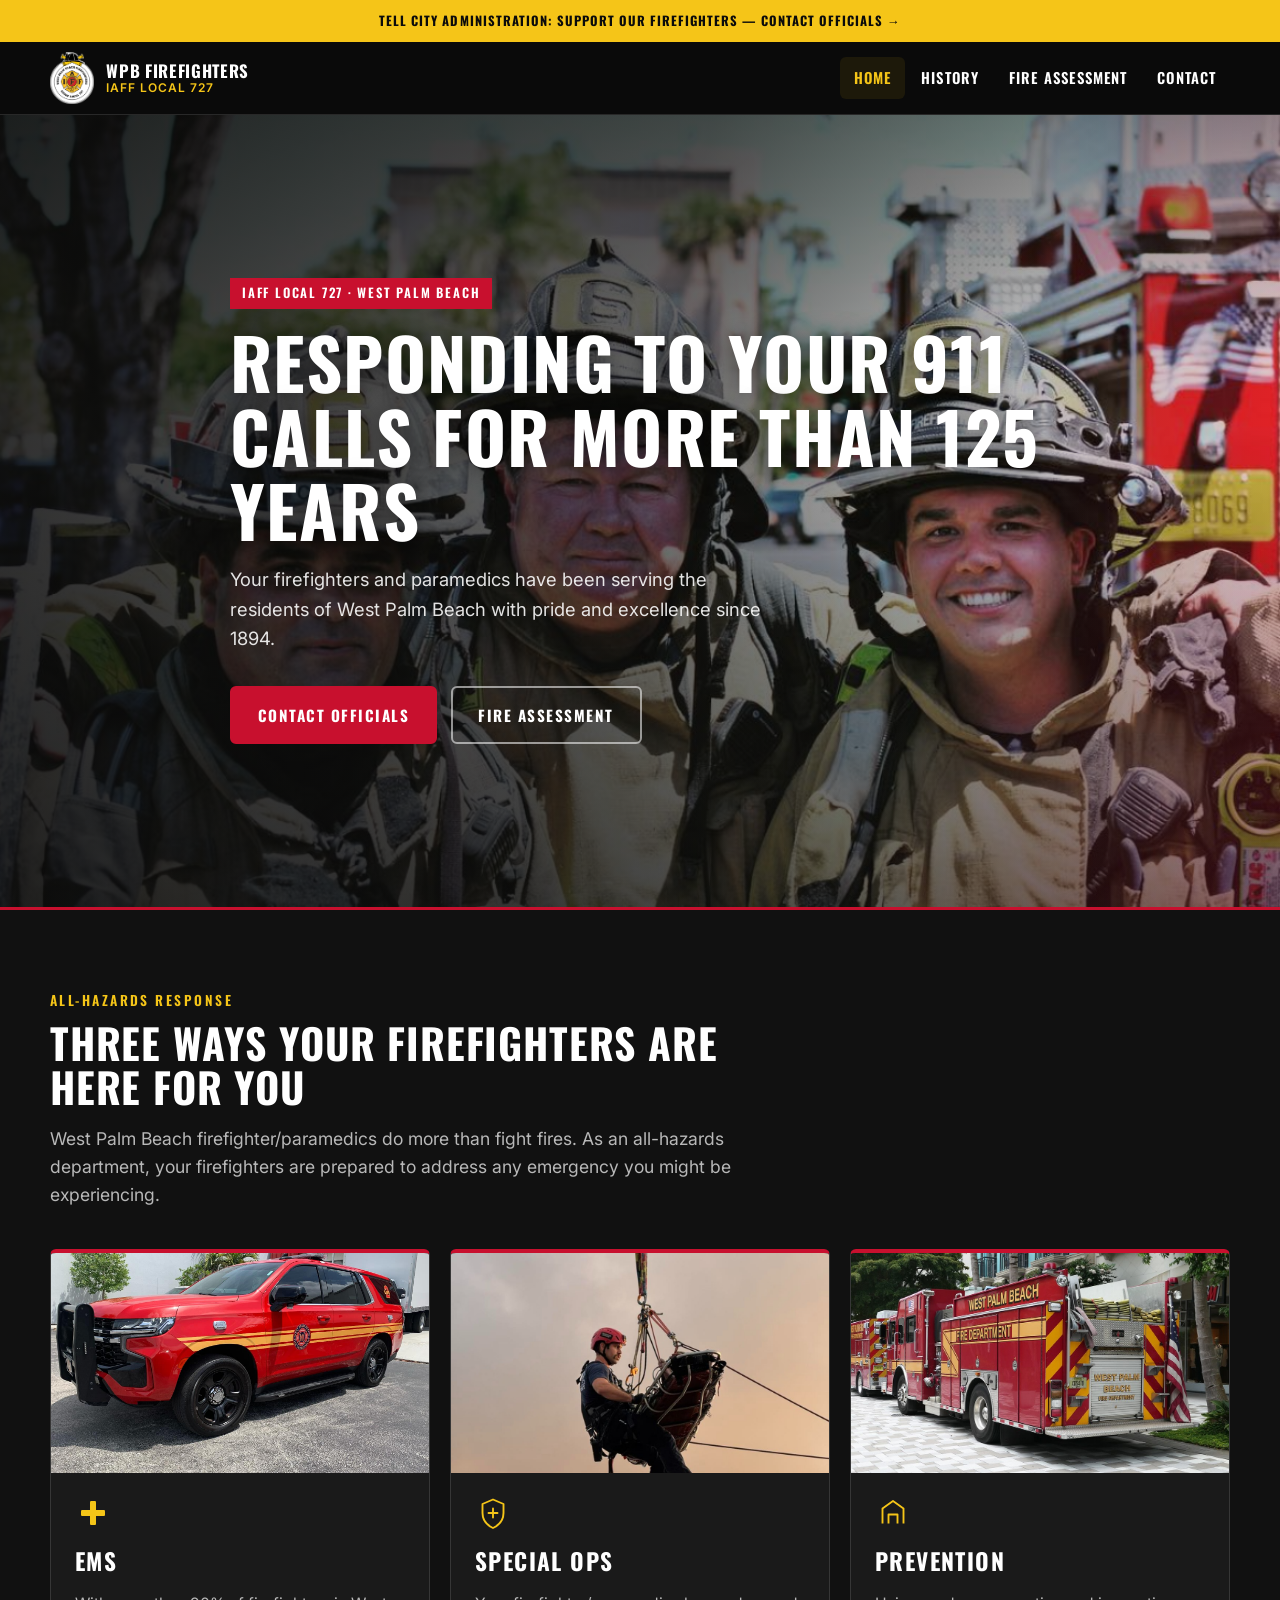
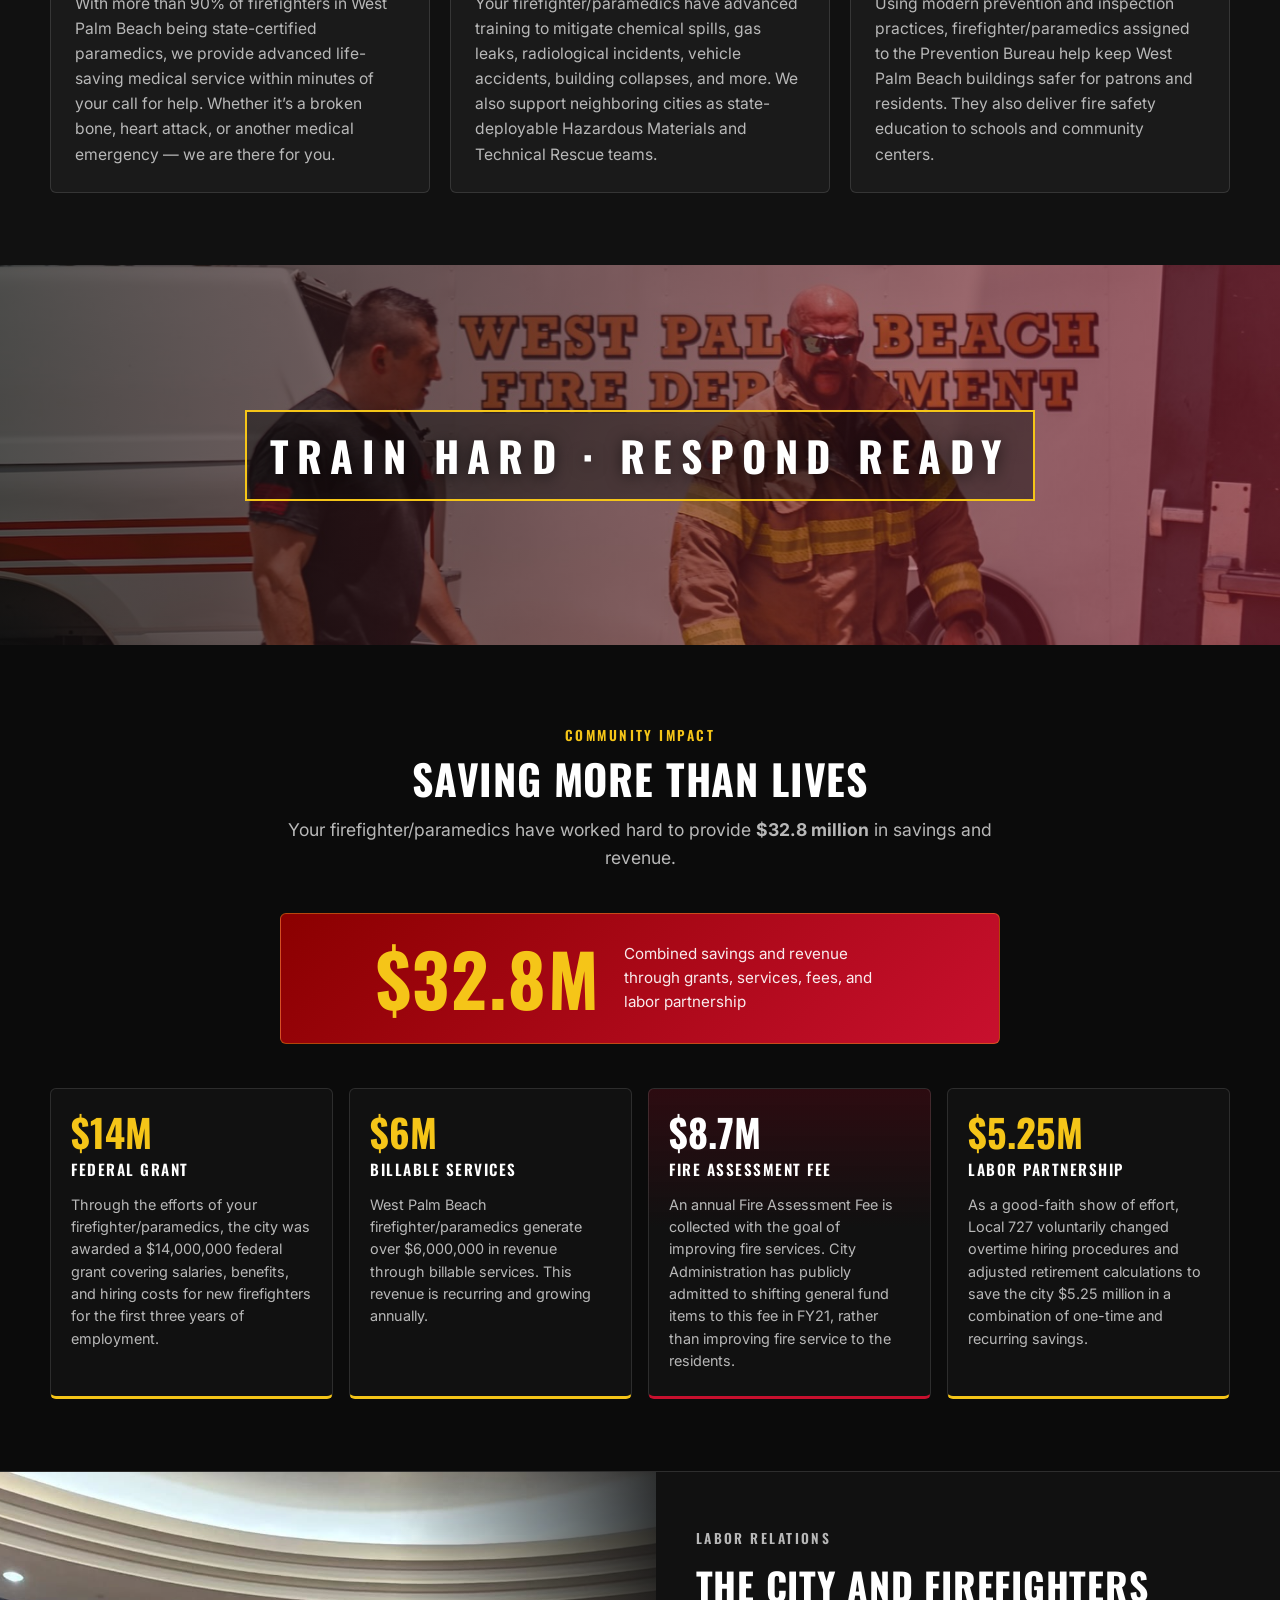
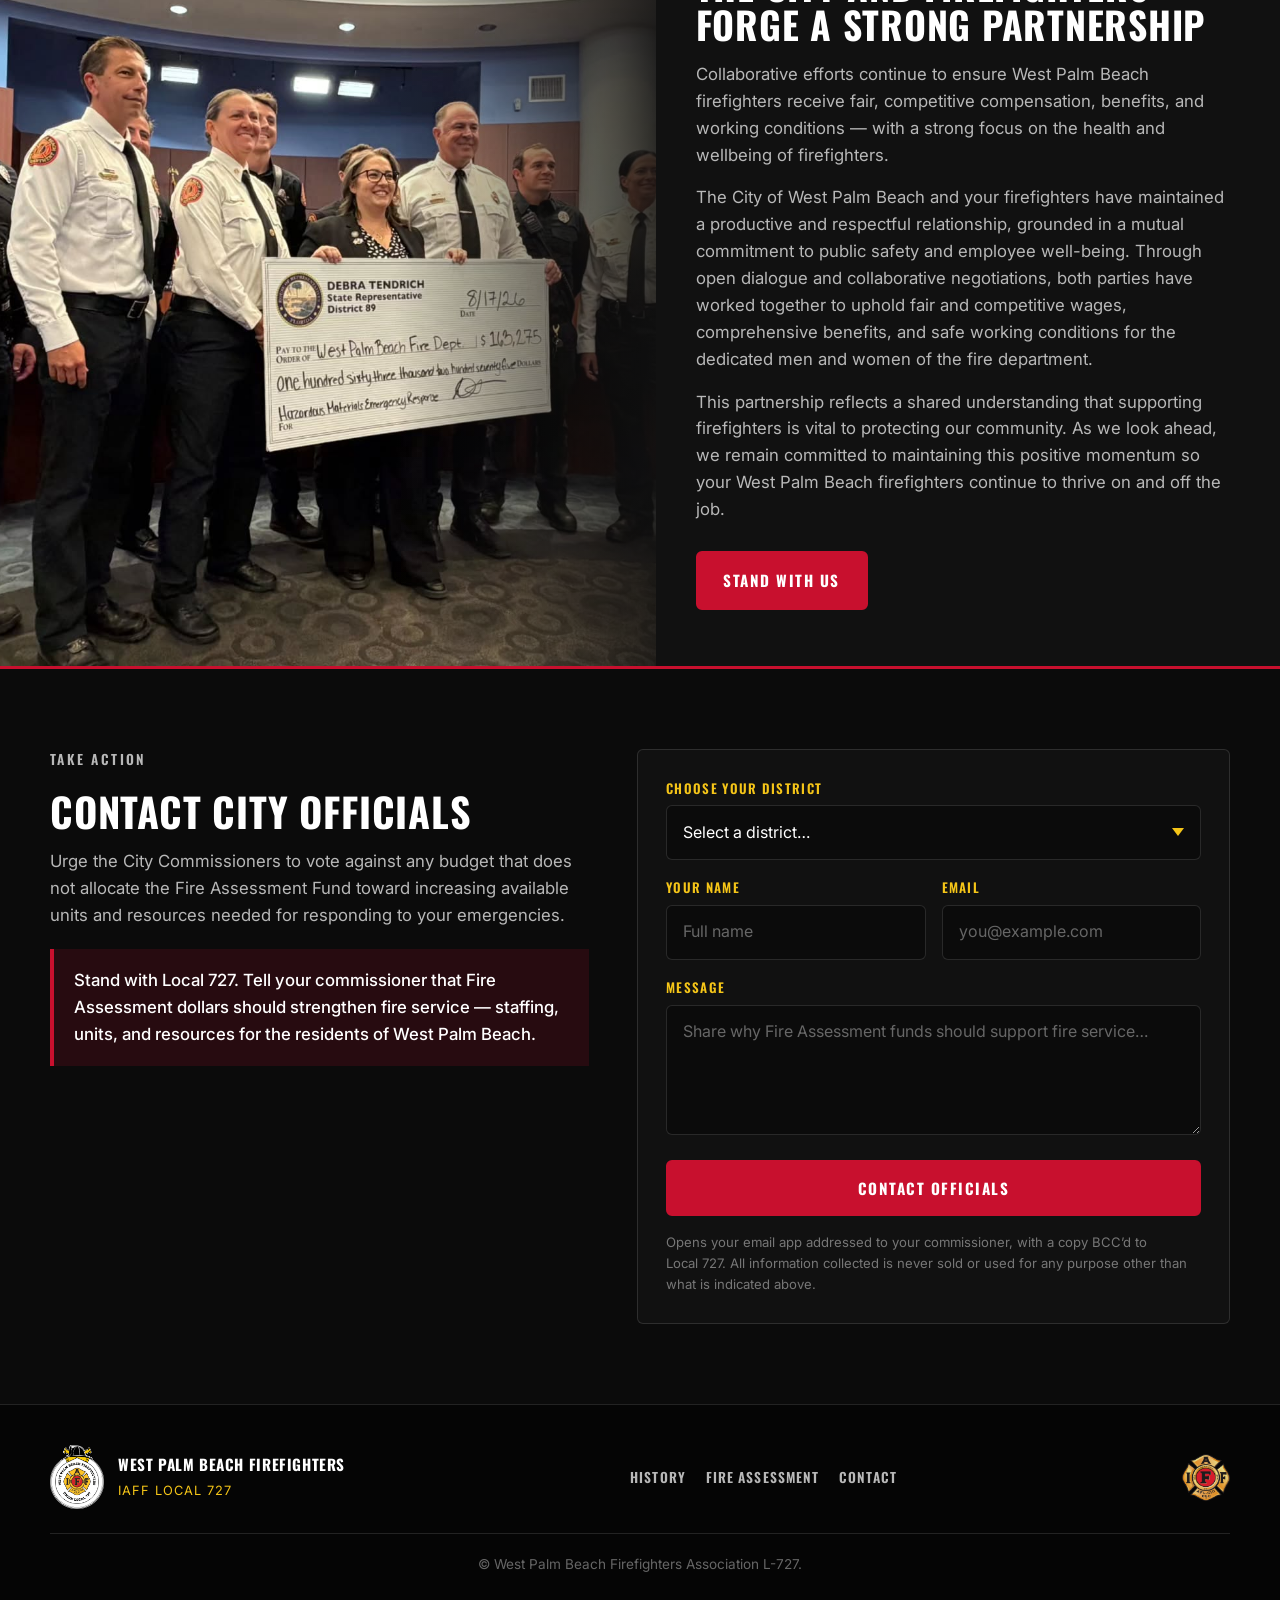
==== index.html @ b04ca69a "Replace draft notices with City Administration CTA banner Yellow top bar kept on all pages; copy now" ====
<!DOCTYPE html>
<html lang="en">
<head>
  <meta charset="utf-8" />
  <meta name="viewport" content="width=device-width, initial-scale=1" />
  <title>West Palm Beach Firefighters | IAFF Local 727</title>
  <meta name="description" content="West Palm Beach Firefighters Association, IAFF Local 727 — EMS, Special Ops, Prevention, and Fire Assessment advocacy." />
  <meta name="robots" content="noindex, nofollow" />
  <link rel="preconnect" href="https://fonts.googleapis.com" />
  <link rel="preconnect" href="https://fonts.gstatic.com" crossorigin />
  <link href="https://fonts.googleapis.com/css2?family=Inter:wght@400;500;600;700&family=Oswald:wght@500;600;700&display=swap" rel="stylesheet" />
  <link rel="stylesheet" href="styles.css" />
</head>
<body>
    <a class="draft-banner draft-banner--cta" href="#contact">TELL CITY ADMINISTRATION: SUPPORT OUR FIREFIGHTERS — Contact Officials →</a>

  <header class="site-header">
    <div class="container header-inner">
      <a class="brand" href="#home" aria-label="West Palm Beach Firefighters Local 727 home">
        <img
          class="brand-crest"
          src="assets/989ca4_a846d3e80aa44da285b6d05f4863a6a9~mv2.png"
          alt=""
          width="52"
          height="52"
        />
        <span class="brand-text">
          <span class="brand-name">WPB Firefighters</span>
          <span class="brand-sub">IAFF Local 727</span>
        </span>
      </a>

      <button class="nav-toggle" type="button" aria-expanded="false" aria-controls="site-nav" aria-label="Open menu">
        <span></span><span></span><span></span>
      </button>

      <nav id="site-nav" class="nav" aria-label="Primary">
        <a href="#home" aria-current="page">Home</a>
        <a href="history.html">History</a>
        <a href="fire-assessment.html">Fire Assessment</a>
        <a href="#contact">Contact</a>
      </nav>
    </div>
  </header>

  <main id="home">
    <!-- HERO -->
    <section class="hero" aria-labelledby="hero-heading">
      <div class="hero-bg" aria-hidden="true">
        <img
          src="assets/cd2a55_2cb7347dfb2341f6a9c1a46aba3b79a6~mv2.png"
          alt=""
          width="1600"
          height="900"
        />
      </div>
      <div class="hero-overlay" aria-hidden="true"></div>
      <div class="container hero-content">
        <p class="hero-eyebrow">IAFF Local 727 · West Palm Beach</p>
        <h1 id="hero-heading">RESPONDING TO YOUR 911 CALLS FOR MORE THAN 125 YEARS</h1>
        <p class="hero-sub">
          Your firefighters and paramedics have been serving the residents of West Palm Beach
          with pride and excellence since 1894.
        </p>
        <div class="hero-actions">
          <a class="btn btn-primary" href="#contact">Contact Officials</a>
          <a class="btn btn-ghost" href="fire-assessment.html">Fire Assessment</a>
        </div>
      </div>
    </section>

    <!-- THREE PILLARS -->
    <section class="pillars" id="about" aria-labelledby="pillars-heading">
      <div class="container">
        <div class="section-head">
          <p class="eyebrow">All-Hazards Response</p>
          <h2 id="pillars-heading">THREE WAYS YOUR FIREFIGHTERS ARE HERE FOR YOU</h2>
          <p class="lead">
            West Palm Beach firefighter/paramedics do more than fight fires. As an all-hazards
            department, your firefighters are prepared to address any emergency you might be experiencing.
          </p>
        </div>

        <div class="pillar-grid">
          <article class="pillar-card">
            <div class="pillar-photo" aria-hidden="true">
              <img src="assets/instagram/ig-04.jpg" alt="" width="640" height="400" />
            </div>
            <div class="pillar-body">
              <div class="pillar-icon" aria-hidden="true">
                <svg viewBox="0 0 48 48" fill="none" aria-hidden="true">
                  <rect x="20" y="8" width="8" height="32" rx="1.5" fill="currentColor"/>
                  <rect x="8" y="20" width="32" height="8" rx="1.5" fill="currentColor"/>
                </svg>
              </div>
              <h3>EMS</h3>
              <p>
                With more than 90% of firefighters in West Palm Beach being state-certified paramedics,
                we provide advanced life-saving medical service within minutes of your call for help.
                Whether it’s a broken bone, heart attack, or another medical emergency — we are there for you.
              </p>
            </div>
          </article>

          <article class="pillar-card">
            <div class="pillar-photo" aria-hidden="true">
              <img src="assets/user/c-tech-rescue-rope.png" alt="" width="640" height="400" />
            </div>
            <div class="pillar-body">
              <div class="pillar-icon" aria-hidden="true">
                <svg viewBox="0 0 48 48" fill="none" aria-hidden="true">
                  <path d="M24 6l14 6v12c0 10-6.5 16.5-14 20-7.5-3.5-14-10-14-20V12l14-6z" stroke="currentColor" stroke-width="2.5" stroke-linejoin="round"/>
                  <path d="M24 18v12M18 24h12" stroke="currentColor" stroke-width="2.5" stroke-linecap="round"/>
                </svg>
              </div>
              <h3>Special Ops</h3>
              <p>
                Your firefighter/paramedics have advanced training to mitigate chemical spills, gas leaks,
                radiological incidents, vehicle accidents, building collapses, and more. We also support
                neighboring cities as state-deployable Hazardous Materials and Technical Rescue teams.
              </p>
            </div>
          </article>

          <article class="pillar-card">
            <div class="pillar-photo" aria-hidden="true">
              <img src="assets/instagram/ig-01.jpg" alt="" width="640" height="400" />
            </div>
            <div class="pillar-body">
              <div class="pillar-icon" aria-hidden="true">
                <svg viewBox="0 0 48 48" fill="none" aria-hidden="true">
                  <path d="M10 38V18l14-10 14 10v20" stroke="currentColor" stroke-width="2.5" stroke-linejoin="round"/>
                  <path d="M18 38V26h12v12" stroke="currentColor" stroke-width="2.5" stroke-linejoin="round"/>
                </svg>
              </div>
              <h3>Prevention</h3>
              <p>
                Using modern prevention and inspection practices, firefighter/paramedics assigned to the
                Prevention Bureau help keep West Palm Beach buildings safer for patrons and residents.
                They also deliver fire safety education to schools and community centers.
              </p>
            </div>
          </article>
        </div>
      </div>
    </section>

    <!-- TRAINING BAND -->
    <section class="photo-band" aria-label="Training">
      <img
        src="assets/instagram/ig-03.jpg"
        alt="West Palm Beach firefighters training in turnout gear"
        width="1600"
        height="900"
      />
      <div class="photo-band-caption">
        <span>TRAIN HARD · RESPOND READY</span>
      </div>
    </section>

    <!-- IMPACT -->
    <section class="impact" id="fire-assessment" aria-labelledby="impact-heading">
      <div class="container">
        <div class="section-head section-head--center">
          <p class="eyebrow">Community Impact</p>
          <h2 id="impact-heading">SAVING MORE THAN LIVES</h2>
          <p class="lead">Your firefighter/paramedics have worked hard to provide <strong>$32.8 million</strong> in savings and revenue.</p>
        </div>

        <div class="impact-total">
          <div class="impact-total-figure">$32.8M</div>
          <div class="impact-total-caption">Combined savings and revenue through grants, services, fees, and labor partnership</div>
        </div>

        <div class="stats-grid">
          <article class="stat-card">
            <div class="stat-amount">$14M</div>
            <h3>Federal Grant</h3>
            <p>
              Through the efforts of your firefighter/paramedics, the city was awarded a $14,000,000
              federal grant covering salaries, benefits, and hiring costs for new firefighters for the
              first three years of employment.
            </p>
          </article>
          <article class="stat-card">
            <div class="stat-amount">$6M</div>
            <h3>Billable Services</h3>
            <p>
              West Palm Beach firefighter/paramedics generate over $6,000,000 in revenue through
              billable services. This revenue is recurring and growing annually.
            </p>
          </article>
          <article class="stat-card stat-card--alert">
            <div class="stat-amount">$8.7M</div>
            <h3>Fire Assessment Fee</h3>
            <p>
              An annual Fire Assessment Fee is collected with the goal of improving fire services.
              City Administration has publicly admitted to shifting general fund items to this fee in
              FY21, rather than improving fire service to the residents.
            </p>
          </article>
          <article class="stat-card">
            <div class="stat-amount">$5.25M</div>
            <h3>Labor Partnership</h3>
            <p>
              As a good-faith show of effort, Local 727 voluntarily changed overtime hiring procedures
              and adjusted retirement calculations to save the city $5.25 million in a combination of
              one-time and recurring savings.
            </p>
          </article>
        </div>
      </div>
    </section>

    <!-- COMMUNITY / LABOR PARTNERSHIP -->
    <section class="community" id="labor" aria-labelledby="community-heading">
      <div class="community-split">
        <div class="community-photo">
          <img
            src="assets/instagram/ig-02.jpg"
            alt="West Palm Beach firefighters at a ceremonial partnership presentation"
            width="1200"
            height="900"
          />
        </div>
        <div class="community-copy">
          <p class="eyebrow">Labor Relations</p>
          <h2 id="community-heading">THE CITY AND FIREFIGHTERS FORGE A STRONG PARTNERSHIP</h2>
          <p>
            Collaborative efforts continue to ensure West Palm Beach firefighters receive fair,
            competitive compensation, benefits, and working conditions — with a strong focus on the
            health and wellbeing of firefighters.
          </p>
          <p>
            The City of West Palm Beach and your firefighters have maintained a productive and
            respectful relationship, grounded in a mutual commitment to public safety and employee
            well-being. Through open dialogue and collaborative negotiations, both parties have worked
            together to uphold fair and competitive wages, comprehensive benefits, and safe working
            conditions for the dedicated men and women of the fire department.
          </p>
          <p>
            This partnership reflects a shared understanding that supporting firefighters is vital to
            protecting our community. As we look ahead, we remain committed to maintaining this
            positive momentum so your West Palm Beach firefighters continue to thrive on and off the job.
          </p>
          <a class="btn btn-primary" href="#contact">Stand With Us</a>
        </div>
      </div>
    </section>

    <!-- CONTACT -->
    <section class="contact" id="contact" aria-labelledby="contact-heading">
      <div class="container contact-grid">
        <div class="contact-copy">
          <p class="eyebrow">Take Action</p>
          <h2 id="contact-heading">CONTACT CITY OFFICIALS</h2>
          <p>
            Urge the City Commissioners to vote against any budget that does not allocate the Fire
            Assessment Fund toward increasing available units and resources needed for responding to
            your emergencies.
          </p>
          <div class="contact-callout">
            Stand with Local 727. Tell your commissioner that Fire Assessment dollars should strengthen
            fire service — staffing, units, and resources for the residents of West Palm Beach.
          </div>
        </div>

        <form class="contact-form" id="contact-form" action="#" method="get">
          <div class="field">
            <label for="district">Choose your District</label>
            <select id="district" name="district" required>
              <option value="" selected disabled>Select a district…</option>
              <option value="1">District 1 — Cathleen Ward</option>
              <option value="2">District 2 — Shalonda Warren</option>
              <option value="3">District 3 — Christy Fox</option>
              <option value="4">District 4 — Joseph Peduzzi</option>
              <option value="5">District 5 — Stephen Sylvester</option>
              <option value="mayor">Mayor — Keith A. James</option>
            </select>
          </div>
          <div class="form-row">
            <div class="field">
              <label for="name">Your name</label>
              <input id="name" name="name" type="text" autocomplete="name" placeholder="Full name" required />
            </div>
            <div class="field">
              <label for="email">Email</label>
              <input id="email" name="email" type="email" autocomplete="email" placeholder="you@example.com" required />
            </div>
          </div>
          <div class="field">
            <label for="message">Message</label>
            <textarea id="message" name="message" placeholder="Share why Fire Assessment funds should support fire service…" required></textarea>
          </div>
          <div class="form-actions">
            <button class="btn btn-primary" type="submit">Contact Officials</button>
          </div>
          <p class="privacy-note">
            Opens your email app addressed to your commissioner, with a copy BCC’d to Local&nbsp;727.
            All information collected is never sold or used for any purpose other than what is indicated above.
          </p>
          <p class="form-thanks" hidden>
            Opening your email app…
          </p>
        </form>
      </div>
    </section>
  </main>

  <footer class="site-footer">
    <div class="container">
      <div class="footer-top">
        <div class="footer-brand">
          <img
            src="assets/989ca4_a846d3e80aa44da285b6d05f4863a6a9~mv2.png"
            alt=""
            width="64"
            height="64"
          />
          <div>
            <strong>West Palm Beach Firefighters</strong>
            <span>IAFF Local 727</span>
          </div>
        </div>
        <nav class="footer-links" aria-label="Footer">
          <a href="history.html">History</a>
          <a href="fire-assessment.html">Fire Assessment</a>
          <a href="#contact">Contact</a>
        </nav>
        <img
          class="footer-iaff"
          src="assets/eafcb2_ba696e64cad64e05bb297ef9ab19199f~mv2.png"
          alt="IAFF"
          width="56"
          height="56"
        />
      </div>
      <div class="footer-bottom">
        © West Palm Beach Firefighters Association L-727.
      </div>
    </div>
  </footer>

  <script>
    (function () {
      var toggle = document.querySelector('.nav-toggle');
      var nav = document.getElementById('site-nav');
      if (toggle && nav) {
        toggle.addEventListener('click', function () {
          var open = nav.classList.toggle('open');
          toggle.setAttribute('aria-expanded', open ? 'true' : 'false');
          toggle.setAttribute('aria-label', open ? 'Close menu' : 'Open menu');
        });
      }

      /* Official public emails from wpb.org City Commission pages */
      var OFFICIALS = {
        '1': { email: 'cward@wpb.org', label: 'District 1 Commissioner Cathleen Ward' },
        '2': { email: 'swarren@wpb.org', label: 'District 2 Commissioner Shalonda Warren' },
        '3': { email: 'cfox@wpb.org', label: 'District 3 Commissioner Christy Fox' },
        '4': { email: 'jpeduzzi@wpb.org', label: 'District 4 Commissioner Joseph Peduzzi' },
        '5': { email: 'ssylvester@wpb.org', label: 'District 5 Commissioner Stephen Sylvester' },
        'mayor': { email: 'KJames@wpb.org', label: 'Mayor Keith A. James' }
      };
      var BCC = 'rstacey@wpb727.com';

      var form = document.getElementById('contact-form');
      if (!form) return;
      form.addEventListener('submit', function (e) {
        e.preventDefault();
        var district = document.getElementById('district').value;
        var name = (document.getElementById('name').value || '').trim();
        var email = (document.getElementById('email').value || '').trim();
        var message = (document.getElementById('message').value || '').trim();
        var official = OFFICIALS[district];
        if (!official || !name || !email || !message) return;

        var subject = 'Fire Assessment Fee — message from a West Palm Beach resident';
        var body =
          'Dear ' + official.label + ',\n\n' +
          message +
          '\n\n' +
          '—\n' +
          name + '\n' +
          email + '\n' +
          'District selection: ' + official.label + '\n';

        var href =
          'mailto:' + encodeURIComponent(official.email) +
          '?bcc=' + encodeURIComponent(BCC) +
          '&subject=' + encodeURIComponent(subject) +
          '&body=' + encodeURIComponent(body);

        var thanks = form.querySelector('.form-thanks');
        if (thanks) thanks.hidden = false;
        window.location.href = href;
      });
    })();
  </script>
</body>
</html>
---- styles.css ----
/* Direction C — Bold Community
   West Palm Beach Firefighters Association L-727 — DRAFT PREVIEW */

:root {
  --black: #0B0B0B;
  --black-2: #111111;
  --black-3: #1A1A1A;
  --red: #C8102E;
  --red-dark: #8B0000;
  --gold: #F5C518;
  --gold-dim: #E6B422;
  --white: #FFFFFF;
  --muted: #B8B8B8;
  --border: rgba(255, 255, 255, 0.12);
  --font-display: "Oswald", "Arial Narrow", Impact, sans-serif;
  --font-body: "Inter", "Source Sans 3", system-ui, sans-serif;
  --header-h: 72px;
  --banner-h: 42px;
  --radius: 6px;
  --max: 1180px;
}

*, *::before, *::after { box-sizing: border-box; }

html { scroll-behavior: smooth; }

body {
  margin: 0;
  font-family: var(--font-body);
  font-size: 1.05rem;
  line-height: 1.6;
  color: var(--white);
  background: var(--black);
  -webkit-font-smoothing: antialiased;
}

img { max-width: 100%; height: auto; display: block; }
a { color: var(--gold); text-decoration: none; }
a:hover { color: var(--white); }
strong { font-weight: 700; }

.container {
  width: min(100% - 2.5rem, var(--max));
  margin-inline: auto;
}

/* ----- Top CTA banner ----- */
.draft-banner {
  position: sticky;
  top: 0;
  z-index: 1000;
  min-height: var(--banner-h);
  display: flex;
  align-items: center;
  justify-content: center;
  padding: 0.45rem 0.75rem;
  box-sizing: border-box;
  background: var(--gold);
  color: var(--black);
  font-family: var(--font-display);
  font-weight: 700;
  font-size: 0.8rem;
  letter-spacing: 0.08em;
  text-transform: uppercase;
  text-align: center;
  text-decoration: none;
  line-height: 1.25;
}
.draft-banner:hover,
.draft-banner:focus-visible {
  background: #e6b800;
  color: var(--black);
  text-decoration: none;
}

/* ----- Header ----- */
.site-header {
  position: sticky;
  top: var(--banner-h);
  z-index: 900;
  background: rgba(11, 11, 11, 0.96);
  border-bottom: 1px solid var(--border);
  backdrop-filter: blur(8px);
}

.header-inner {
  display: flex;
  align-items: center;
  justify-content: space-between;
  min-height: var(--header-h);
  gap: 1.5rem;
}

.brand {
  display: flex;
  align-items: center;
  gap: 0.75rem;
  color: var(--white);
  text-decoration: none;
}

.brand:hover { color: var(--white); }

.brand-crest {
  width: auto;
  height: 52px;
  max-width: 56px;
  border-radius: 0;
  object-fit: contain;
  object-position: center;
  flex-shrink: 0;
  background: transparent;
}

.brand-text {
  display: flex;
  flex-direction: column;
  line-height: 1.15;
}

.brand-name {
  font-family: var(--font-display);
  font-weight: 700;
  font-size: 1.05rem;
  letter-spacing: 0.04em;
  text-transform: uppercase;
}

.brand-sub {
  font-size: 0.75rem;
  color: var(--gold);
  font-weight: 600;
  letter-spacing: 0.08em;
  text-transform: uppercase;
}

.nav {
  display: flex;
  align-items: center;
  gap: 0.15rem;
}

.nav a {
  color: var(--white);
  font-family: var(--font-display);
  font-weight: 600;
  font-size: 0.92rem;
  letter-spacing: 0.08em;
  text-transform: uppercase;
  padding: 0.55rem 0.85rem;
  border-radius: var(--radius);
  transition: background 0.15s, color 0.15s;
}

.nav a:hover,
.nav a[aria-current="page"] {
  color: var(--gold);
  background: rgba(245, 197, 24, 0.08);
}

.nav-toggle {
  display: none;
  flex-direction: column;
  justify-content: center;
  gap: 5px;
  width: 42px;
  height: 42px;
  padding: 0;
  border: 1px solid var(--border);
  border-radius: var(--radius);
  background: transparent;
  cursor: pointer;
}

.nav-toggle span {
  display: block;
  width: 18px;
  height: 2px;
  margin-inline: auto;
  background: var(--white);
}

/* ----- Buttons ----- */
.btn {
  display: inline-flex;
  align-items: center;
  justify-content: center;
  gap: 0.5rem;
  font-family: var(--font-display);
  font-weight: 700;
  font-size: 0.95rem;
  letter-spacing: 0.1em;
  text-transform: uppercase;
  padding: 0.95rem 1.6rem;
  border-radius: var(--radius);
  border: 2px solid transparent;
  cursor: pointer;
  text-decoration: none;
  transition: background 0.15s, color 0.15s, border-color 0.15s, transform 0.1s;
}

.btn:active { transform: translateY(1px); }

.btn-primary {
  background: var(--red);
  color: var(--white);
  border-color: var(--red);
}

.btn-primary:hover {
  background: var(--red-dark);
  border-color: var(--red-dark);
  color: var(--white);
}

.btn-ghost {
  background: transparent;
  color: var(--white);
  border-color: rgba(255, 255, 255, 0.55);
}

.btn-ghost:hover {
  border-color: var(--gold);
  color: var(--gold);
}

/* ----- Eyebrow / section heads ----- */
.eyebrow {
  margin: 0 0 0.6rem;
  font-family: var(--font-display);
  font-weight: 600;
  font-size: 0.85rem;
  letter-spacing: 0.18em;
  text-transform: uppercase;
  color: var(--gold);
}

.section-head {
  max-width: 720px;
  margin-bottom: 2.5rem;
}

.section-head--center {
  text-align: center;
  margin-inline: auto;
}

.section-head h2,
.community-copy h2,
.contact-copy h2,
.hero h1 {
  font-family: var(--font-display);
  font-weight: 700;
  letter-spacing: 0.02em;
  text-transform: uppercase;
  line-height: 1.05;
  margin: 0 0 1rem;
}

.lead {
  color: var(--muted);
  font-size: 1.1rem;
  margin: 0;
}

/* ----- Hero ----- */
.hero {
  position: relative;
  min-height: min(88vh, 820px);
  display: flex;
  align-items: center;
  padding: 5.5rem 0;
  overflow: hidden;
}

.hero-bg {
  position: absolute;
  inset: 0;
  z-index: 0;
}

.hero-bg img {
  width: 100%;
  height: 100%;
  object-fit: cover;
  object-position: center bottom;
}

.hero-overlay {
  position: absolute;
  inset: 0;
  z-index: 1;
  background:
    linear-gradient(105deg, rgba(11, 11, 11, 0.88) 0%, rgba(11, 11, 11, 0.62) 48%, rgba(11, 11, 11, 0.28) 72%, rgba(200, 16, 46, 0.22) 100%),
    linear-gradient(to top, rgba(11, 11, 11, 0.55) 0%, transparent 55%),
    linear-gradient(to bottom, rgba(11, 11, 11, 0.35) 0%, transparent 30%);
}

.hero-content {
  position: relative;
  z-index: 2;
  max-width: 820px;
}

.hero-eyebrow {
  margin: 0 0 1rem;
  display: inline-block;
  padding: 0.35rem 0.75rem;
  background: var(--red);
  color: var(--white);
  font-family: var(--font-display);
  font-weight: 600;
  font-size: 0.8rem;
  letter-spacing: 0.14em;
  text-transform: uppercase;
}

.hero h1 {
  font-size: clamp(2.4rem, 6.2vw, 4.4rem);
  margin-bottom: 1.15rem;
  text-shadow: 0 2px 24px rgba(0, 0, 0, 0.55);
}

.hero-sub {
  font-size: 1.15rem;
  color: rgba(255, 255, 255, 0.88);
  max-width: 560px;
  margin: 0 0 2rem;
}

.hero-actions {
  display: flex;
  flex-wrap: wrap;
  gap: 0.85rem;
}

/* ----- Pillars ----- */
.pillars {
  background: var(--black-2);
  padding: 5rem 0 4.5rem;
  border-top: 3px solid var(--red);
}

.pillars h2 {
  font-size: clamp(1.8rem, 3.5vw, 2.6rem);
}

.pillar-grid {
  display: grid;
  grid-template-columns: repeat(3, 1fr);
  gap: 1.25rem;
}

.pillar-card {
  position: relative;
  display: flex;
  flex-direction: column;
  background: var(--black-3);
  border: 1px solid var(--border);
  border-top: 4px solid var(--red);
  border-radius: var(--radius);
  padding: 0;
  overflow: hidden;
}

.pillar-photo {
  margin: 0;
  height: 220px;
  overflow: hidden;
  flex-shrink: 0;
}

.pillar-photo img {
  width: 100%;
  height: 100%;
  object-fit: cover;
  object-position: center center;
  display: block;
}

.pillar-body {
  padding: 1.35rem 1.5rem 1.6rem;
}

.pillar-icon {
  width: 36px;
  height: 36px;
  color: var(--gold);
  margin-bottom: 0.7rem;
  display: flex;
  align-items: center;
  justify-content: flex-start;
}

.pillar-icon svg {
  width: 36px;
  height: 36px;
  display: block;
  overflow: visible;
}

.pillar-card h3 {
  font-family: var(--font-display);
  font-weight: 700;
  font-size: 1.45rem;
  letter-spacing: 0.06em;
  text-transform: uppercase;
  margin: 0 0 0.75rem;
  color: var(--white);
}

.pillar-card p {
  margin: 0;
  color: var(--muted);
  font-size: 0.98rem;
}

/* ----- Photo band ----- */
.photo-band {
  position: relative;
  height: clamp(220px, 32vw, 380px);
  overflow: hidden;
}

.photo-band img {
  width: 100%;
  height: 100%;
  object-fit: cover;
  object-position: center 40%;
}

.photo-band::after {
  content: "";
  position: absolute;
  inset: 0;
  background: linear-gradient(to right, rgba(11, 11, 11, 0.65), rgba(200, 16, 46, 0.35));
}

.photo-band-caption {
  position: absolute;
  inset: 0;
  z-index: 1;
  display: flex;
  align-items: center;
  justify-content: center;
}

.photo-band-caption span {
  font-family: var(--font-display);
  font-weight: 700;
  font-size: clamp(1.4rem, 4vw, 2.6rem);
  letter-spacing: 0.2em;
  color: var(--white);
  text-shadow: 0 2px 16px rgba(0, 0, 0, 0.6);
  border: 2px solid var(--gold);
  padding: 0.65rem 1.4rem;
  background: rgba(11, 11, 11, 0.45);
}

/* ----- Impact ----- */
.impact {
  background: var(--black);
  padding: 5rem 0 4.5rem;
}

.impact h2 {
  font-size: clamp(1.8rem, 3.5vw, 2.6rem);
}

.impact-total {
  display: flex;
  align-items: center;
  gap: 1.5rem;
  flex-wrap: wrap;
  justify-content: center;
  margin: 0 auto 2.75rem;
  padding: 1.75rem 2rem;
  max-width: 720px;
  background: linear-gradient(135deg, var(--red-dark), var(--red));
  border-radius: var(--radius);
  border: 1px solid rgba(245, 197, 24, 0.35);
  text-align: center;
}

.impact-total-figure {
  font-family: var(--font-display);
  font-weight: 700;
  font-size: clamp(3rem, 7vw, 4.5rem);
  letter-spacing: 0.02em;
  line-height: 1;
  color: var(--gold);
}

.impact-total-caption {
  max-width: 280px;
  font-size: 0.95rem;
  color: rgba(255, 255, 255, 0.92);
  text-align: left;
}

.stats-grid {
  display: grid;
  grid-template-columns: repeat(4, 1fr);
  gap: 1rem;
}

.stat-card {
  background: var(--black-2);
  border: 1px solid var(--border);
  border-radius: var(--radius);
  padding: 1.5rem 1.25rem;
  border-bottom: 3px solid var(--gold);
}

.stat-card--alert {
  border-bottom-color: var(--red);
  background: linear-gradient(180deg, rgba(200, 16, 46, 0.18), var(--black-2) 45%);
}

.stat-amount {
  font-family: var(--font-display);
  font-weight: 700;
  font-size: 2.4rem;
  line-height: 1;
  color: var(--gold);
  margin-bottom: 0.4rem;
}

.stat-card--alert .stat-amount { color: var(--white); }

.stat-card h3 {
  font-family: var(--font-display);
  font-weight: 600;
  font-size: 0.95rem;
  letter-spacing: 0.1em;
  text-transform: uppercase;
  margin: 0 0 0.75rem;
  color: var(--white);
}

.stat-card p {
  margin: 0;
  font-size: 0.9rem;
  color: var(--muted);
  line-height: 1.55;
}

/* ----- Community split ----- */
.community {
  background: var(--black-2);
  border-top: 1px solid var(--border);
}

.community-split {
  display: grid;
  grid-template-columns: 1.05fr 1fr;
  min-height: 520px;
}

.community-photo {
  position: relative;
  min-height: 360px;
  overflow: hidden;
}

.community-photo img {
  width: 100%;
  height: 100%;
  object-fit: cover;
  object-position: center 20%;
}

.community-photo::after {
  content: "";
  position: absolute;
  inset: 0;
  background: linear-gradient(to right, transparent 60%, rgba(17, 17, 17, 0.85));
}

.community-copy {
  padding: 3.5rem 3rem 3.5rem 2.5rem;
  display: flex;
  flex-direction: column;
  justify-content: center;
}

.community-copy h2 {
  font-size: clamp(1.7rem, 3vw, 2.35rem);
}

.community-copy p {
  color: var(--muted);
  margin: 0 0 1rem;
}

.community-copy .btn {
  align-self: flex-start;
  margin-top: 0.75rem;
}

/* ----- Contact ----- */
.contact {
  background: var(--black);
  padding: 5rem 0;
  border-top: 3px solid var(--red);
}

.contact-grid {
  display: grid;
  grid-template-columns: 1fr 1.1fr;
  gap: 3rem;
  align-items: start;
}

.contact-copy h2 {
  font-size: clamp(1.8rem, 3.2vw, 2.5rem);
}

.contact-copy > p {
  color: var(--muted);
  margin: 0 0 1.25rem;
}

.contact-callout {
  padding: 1.15rem 1.25rem;
  background: rgba(200, 16, 46, 0.15);
  border-left: 4px solid var(--red);
  color: var(--white);
  font-weight: 500;
}

.contact-form {
  background: var(--black-2);
  border: 1px solid var(--border);
  border-radius: var(--radius);
  padding: 1.75rem;
}

.field {
  margin-bottom: 1.1rem;
}

.field label {
  display: block;
  font-family: var(--font-display);
  font-weight: 600;
  font-size: 0.82rem;
  letter-spacing: 0.1em;
  text-transform: uppercase;
  margin-bottom: 0.4rem;
  color: var(--gold);
}

.field input,
.field select,
.field textarea {
  width: 100%;
  padding: 0.85rem 1rem;
  font: inherit;
  font-size: 1rem;
  color: var(--white);
  background: var(--black);
  border: 1px solid var(--border);
  border-radius: var(--radius);
  outline: none;
  transition: border-color 0.15s;
}

.field input::placeholder,
.field textarea::placeholder {
  color: #666;
}

.field input:focus,
.field select:focus,
.field textarea:focus {
  border-color: var(--red);
}

.field select {
  appearance: none;
  background-image: url("data:image/svg+xml,%3Csvg xmlns='http://www.w3.org/2000/svg' width='12' height='8' viewBox='0 0 12 8'%3E%3Cpath fill='%23F5C518' d='M6 8L0 0h12z'/%3E%3C/svg%3E");
  background-repeat: no-repeat;
  background-position: right 1rem center;
  padding-right: 2.5rem;
}

.field select option {
  background: var(--black);
  color: var(--white);
}

.field textarea {
  min-height: 130px;
  resize: vertical;
}

.form-row {
  display: grid;
  grid-template-columns: 1fr 1fr;
  gap: 1rem;
}

.form-actions { margin-top: 0.5rem; }

.form-actions .btn {
  width: 100%;
}

.privacy-note {
  margin: 1rem 0 0;
  font-size: 0.82rem;
  color: #777;
}

.form-thanks {
  margin-top: 1rem;
  color: var(--gold);
  font-weight: 700;
}

/* ----- Footer ----- */
.site-footer {
  background: #050505;
  border-top: 1px solid var(--border);
  padding: 2.5rem 0 1.5rem;
}

.footer-top {
  display: flex;
  align-items: center;
  justify-content: space-between;
  gap: 1.5rem;
  flex-wrap: wrap;
  padding-bottom: 1.5rem;
  border-bottom: 1px solid var(--border);
}

.footer-brand {
  display: flex;
  align-items: center;
  gap: 0.85rem;
}

.footer-brand img {
  width: auto;
  height: 64px;
  max-width: 72px;
  border-radius: 0;
  object-fit: contain;
  object-position: center;
  background: transparent;
}

.footer-brand strong {
  display: block;
  font-family: var(--font-display);
  font-weight: 700;
  letter-spacing: 0.04em;
  text-transform: uppercase;
  font-size: 0.95rem;
}

.footer-brand span {
  color: var(--gold);
  font-size: 0.8rem;
  letter-spacing: 0.08em;
  text-transform: uppercase;
}

.footer-links {
  display: flex;
  flex-wrap: wrap;
  gap: 0.35rem 1.25rem;
}

.footer-links a {
  font-family: var(--font-display);
  font-weight: 600;
  font-size: 0.85rem;
  letter-spacing: 0.08em;
  text-transform: uppercase;
  color: var(--muted);
}

.footer-links a:hover { color: var(--gold); }

.footer-iaff {
  width: 48px;
  height: 48px;
  opacity: 0.9;
}

.footer-bottom {
  padding-top: 1.25rem;
  font-size: 0.85rem;
  color: #666;
  text-align: center;
}

/* ----- Responsive ----- */
@media (max-width: 980px) {
  .pillar-grid { grid-template-columns: 1fr; }
  .stats-grid { grid-template-columns: 1fr 1fr; }
  .community-split { grid-template-columns: 1fr; }
  .community-photo { min-height: 280px; }
  .community-photo::after {
    background: linear-gradient(to bottom, transparent 50%, rgba(17, 17, 17, 0.95));
  }
  .community-copy { padding: 2.5rem 1.5rem 3rem; }
  .contact-grid { grid-template-columns: 1fr; gap: 2rem; }
  .impact-total-caption { text-align: center; max-width: none; }
}

@media (max-width: 720px) {
  .nav-toggle { display: flex; }

  .nav {
    display: none;
    position: absolute;
    top: 100%;
    left: 0;
    right: 0;
    flex-direction: column;
    align-items: stretch;
    background: var(--black);
    border-bottom: 1px solid var(--border);
    padding: 0.75rem;
  }

  .nav.open { display: flex; }

  .nav a {
    padding: 0.85rem 1rem;
    border-bottom: 1px solid var(--border);
  }

  .brand-text .brand-name { font-size: 0.9rem; }
  .stats-grid { grid-template-columns: 1fr; }
  .form-row { grid-template-columns: 1fr; }
  .hero { min-height: 70vh; padding: 4rem 0; align-items: center; }
  .photo-band-caption span { letter-spacing: 0.1em; font-size: 1.15rem; padding: 0.5rem 0.85rem; }
  .footer-top { justify-content: center; text-align: center; }
  .footer-brand { flex-direction: column; }
  .footer-links { justify-content: center; }
}

@media (max-width: 480px) {
  .container { width: min(100% - 1.5rem, var(--max)); }
  .draft-banner { font-size: 0.68rem; letter-spacing: 0.06em; padding: 0 0.5rem; }
}

/* =========================================================
   Fire Assessment Fee splash — FAF-specific (extends Bold Community)
   ========================================================= */

.faf-hero {
  position: relative;
  min-height: min(72vh, 640px);
  display: flex;
  align-items: flex-end;
  padding: 4rem 0 4.5rem;
  overflow: hidden;
}

.faf-hero-bg {
  position: absolute;
  inset: 0;
  z-index: 0;
}

.faf-hero-bg img {
  width: 100%;
  height: 100%;
  object-fit: cover;
  object-position: center 35%;
}

.faf-hero-overlay {
  position: absolute;
  inset: 0;
  z-index: 1;
  background:
    linear-gradient(110deg, rgba(11, 11, 11, 0.94) 0%, rgba(11, 11, 11, 0.78) 48%, rgba(200, 16, 46, 0.35) 100%),
    linear-gradient(to top, rgba(11, 11, 11, 0.96) 0%, transparent 50%);
}

.faf-hero-content {
  position: relative;
  z-index: 2;
  max-width: 780px;
}

.faf-hero h1 {
  font-family: var(--font-display);
  font-weight: 700;
  font-size: clamp(2.6rem, 7vw, 4.6rem);
  letter-spacing: 0.02em;
  text-transform: uppercase;
  line-height: 1.02;
  margin: 0 0 1.15rem;
  text-shadow: 0 2px 24px rgba(0, 0, 0, 0.55);
}

.faf-intro {
  background: var(--black-2);
  padding: 2.75rem 0;
  border-top: 3px solid var(--red);
  border-bottom: 1px solid var(--border);
}

.faf-intro-card {
  max-width: 820px;
}

.faf-intro-card h2 {
  font-family: var(--font-display);
  font-weight: 700;
  font-size: clamp(1.5rem, 3vw, 2.1rem);
  letter-spacing: 0.02em;
  text-transform: uppercase;
  line-height: 1.1;
  margin: 0 0 1rem;
}

.faf-intro-card p:last-child {
  margin: 0;
  color: var(--muted);
  font-size: 1.05rem;
}

/* ----- Timeline ----- */
.faf-timeline {
  background: var(--black);
  padding: 5rem 0 4.5rem;
}

.faf-timeline h2 {
  font-size: clamp(1.8rem, 3.5vw, 2.6rem);
}

.timeline {
  list-style: none;
  margin: 0;
  padding: 0 0 0 0.25rem;
  position: relative;
  max-width: 860px;
}

.timeline::before {
  content: "";
  position: absolute;
  left: 7px;
  top: 0.35rem;
  bottom: 0.35rem;
  width: 3px;
  background: linear-gradient(to bottom, var(--red), var(--gold), var(--red));
  border-radius: 2px;
  opacity: 0.85;
}

.timeline-item {
  position: relative;
  padding: 0 0 2.5rem 2.75rem;
}

.timeline-item:last-child {
  padding-bottom: 0;
}

.timeline-marker {
  position: absolute;
  left: 0;
  top: 0.35rem;
  width: 17px;
  height: 17px;
  border-radius: 50%;
  background: var(--black);
  border: 3px solid var(--gold);
  box-shadow: 0 0 0 4px rgba(245, 197, 24, 0.15);
  z-index: 1;
}

.timeline-item--accent .timeline-marker {
  border-color: var(--red);
  box-shadow: 0 0 0 4px rgba(200, 16, 46, 0.25);
  background: var(--red);
}

.timeline-year {
  font-family: var(--font-display);
  font-weight: 700;
  font-size: 1.15rem;
  letter-spacing: 0.1em;
  text-transform: uppercase;
  color: var(--gold);
  margin-bottom: 0.45rem;
}

.timeline-year span {
  display: inline-block;
  margin-left: 0.35rem;
  padding: 0.15rem 0.5rem;
  font-size: 0.75rem;
  letter-spacing: 0.08em;
  color: var(--white);
  background: rgba(200, 16, 46, 0.85);
  border-radius: 3px;
  vertical-align: middle;
}

.timeline-body {
  background: var(--black-2);
  border: 1px solid var(--border);
  border-left: 4px solid var(--gold);
  border-radius: var(--radius);
  padding: 1.35rem 1.4rem 1.25rem;
}

.timeline-item--accent .timeline-body {
  border-left-color: var(--red);
  background: linear-gradient(180deg, rgba(200, 16, 46, 0.12), var(--black-2) 40%);
}

.timeline-body h3 {
  font-family: var(--font-display);
  font-weight: 700;
  font-size: 1.25rem;
  letter-spacing: 0.04em;
  text-transform: uppercase;
  margin: 0 0 0.75rem;
  color: var(--white);
  line-height: 1.2;
}

.timeline-body p {
  margin: 0 0 0.85rem;
  color: var(--muted);
  font-size: 0.98rem;
}

.timeline-body p:last-child {
  margin-bottom: 0;
}

.timeline-source {
  font-size: 0.85rem !important;
  color: #888 !important;
  margin-top: 0.85rem !important;
  padding-top: 0.75rem;
  border-top: 1px solid var(--border);
}

.timeline-source a {
  color: var(--gold);
  text-decoration: underline;
  text-underline-offset: 2px;
}

.timeline-source a:hover {
  color: var(--white);
}

.timeline-note {
  font-size: 0.9rem !important;
  font-style: italic;
  color: var(--gold) !important;
}

.faf-quote {
  margin: 1rem 0;
  padding: 1.1rem 1.2rem;
  background: rgba(11, 11, 11, 0.65);
  border-left: 3px solid var(--red);
  color: rgba(255, 255, 255, 0.92);
  font-size: 0.98rem;
  line-height: 1.55;
}

.faf-quote cite {
  display: block;
  margin-top: 0.85rem;
  font-style: normal;
  font-family: var(--font-display);
  font-size: 0.82rem;
  letter-spacing: 0.08em;
  text-transform: uppercase;
  color: var(--gold);
}

/* ----- Commitments checklist ----- */
.faf-commitments {
  background: var(--black-2);
  padding: 5rem 0 4.5rem;
  border-top: 1px solid var(--border);
}

.faf-commitments h2 {
  font-size: clamp(1.8rem, 3.5vw, 2.6rem);
}

.commit-grid {
  display: grid;
  grid-template-columns: repeat(4, 1fr);
  gap: 1rem;
}

.commit-card {
  background: var(--black);
  border: 1px solid var(--border);
  border-radius: var(--radius);
  padding: 1.4rem 1.25rem 1.35rem;
  display: flex;
  flex-direction: column;
  gap: 0.65rem;
}

.commit-status {
  align-self: flex-start;
  font-family: var(--font-display);
  font-weight: 700;
  font-size: 0.75rem;
  letter-spacing: 0.12em;
  text-transform: uppercase;
  padding: 0.35rem 0.65rem;
  border-radius: 3px;
}

.commit-status--kept {
  background: rgba(245, 197, 24, 0.2);
  color: var(--gold);
  border: 1px solid rgba(245, 197, 24, 0.45);
}

.commit-status--partial {
  background: rgba(245, 197, 24, 0.15);
  color: var(--gold);
  border: 1px solid rgba(245, 197, 24, 0.4);
}

.commit-status--not {
  background: rgba(200, 16, 46, 0.25);
  color: #ff6b7a;
  border: 1px solid rgba(200, 16, 46, 0.55);
}

.commit-card h3 {
  font-family: var(--font-display);
  font-weight: 700;
  font-size: 1.05rem;
  letter-spacing: 0.05em;
  text-transform: uppercase;
  margin: 0;
  line-height: 1.25;
}

.commit-card p {
  margin: 0;
  color: var(--muted);
  font-size: 0.92rem;
  line-height: 1.5;
}

/* ----- Action band ----- */
.faf-action {
  background: var(--black);
  padding: 0;
  border-top: 3px solid var(--red);
}

.faf-action-grid {
  display: grid;
  grid-template-columns: 1.15fr 0.85fr;
  gap: 0;
  align-items: stretch;
  width: min(100%, var(--max));
  margin-inline: auto;
  padding-inline: 0;
}

.faf-action-copy {
  padding: 4rem 2.5rem 4rem 1.25rem;
  display: flex;
  flex-direction: column;
  justify-content: center;
}

.faf-action-copy h2 {
  font-family: var(--font-display);
  font-weight: 700;
  font-size: clamp(1.8rem, 3.2vw, 2.5rem);
  letter-spacing: 0.02em;
  text-transform: uppercase;
  line-height: 1.05;
  margin: 0 0 1rem;
}

.faf-action-copy > p {
  color: var(--muted);
  margin: 0 0 1.25rem;
}

.faf-action-photo {
  position: relative;
  min-height: 320px;
  overflow: hidden;
}

.faf-action-photo img {
  width: 100%;
  height: 100%;
  object-fit: cover;
  object-position: center 40%;
}

.faf-action-photo::after {
  content: "";
  position: absolute;
  inset: 0;
  background: linear-gradient(to left, transparent 40%, rgba(11, 11, 11, 0.85));
}

/* ----- Sources ----- */
.faf-sources {
  background: var(--black-2);
  padding: 4.5rem 0;
  border-top: 1px solid var(--border);
}

.faf-sources h2 {
  font-size: clamp(1.6rem, 3vw, 2.2rem);
}

.sources-list {
  list-style: none;
  margin: 0 auto;
  padding: 0;
  max-width: 780px;
  display: grid;
  gap: 0.65rem;
}

.sources-list li a {
  display: block;
  padding: 1rem 1.25rem;
  background: var(--black);
  border: 1px solid var(--border);
  border-radius: var(--radius);
  border-left: 4px solid var(--gold);
  color: var(--white);
  font-weight: 500;
  font-size: 0.98rem;
  transition: border-color 0.15s, background 0.15s, color 0.15s;
}

.sources-list li a:hover {
  border-left-color: var(--red);
  background: rgba(200, 16, 46, 0.12);
  color: var(--gold);
}

@media (max-width: 980px) {
  .commit-grid { grid-template-columns: 1fr 1fr; }
  .faf-action-grid { grid-template-columns: 1fr; }
  .faf-action-copy { padding: 3rem 1.5rem; }
  .faf-action-photo {
    min-height: 240px;
    order: -1;
  }
  .faf-action-photo::after {
    background: linear-gradient(to bottom, transparent 40%, rgba(11, 11, 11, 0.95));
  }
}

@media (max-width: 720px) {
  .commit-grid { grid-template-columns: 1fr; }
  .timeline { padding-left: 0; }
  .timeline::before { left: 6px; }
  .timeline-item { padding-left: 2.4rem; padding-bottom: 2rem; }
  .faf-hero { min-height: 60vh; padding: 3rem 0 3.25rem; }
}


/* Fire Assessment hero — ops action crop (distinct from homepage Station 6) */
.faf-hero-bg--ops img {
  object-fit: cover;
  object-position: center 40%;
  filter: contrast(1.05) saturate(1.05);
}
.faf-hero:has(.faf-hero-bg--ops) .faf-hero-overlay {
  background:
    linear-gradient(105deg, rgba(0, 0, 0, 0.88) 0%, rgba(0, 0, 0, 0.55) 48%, rgba(139, 0, 0, 0.45) 100%),
    linear-gradient(to top, rgba(0, 0, 0, 0.65), transparent 55%);
}

/* History heritage hero */
.faf-hero-bg--heritage img {
  object-fit: cover;
  object-position: center 55%;
  filter: grayscale(0.15) contrast(1.08);
}
.faf-hero:has(.faf-hero-bg--heritage) .faf-hero-overlay {
  background:
    linear-gradient(100deg, rgba(0, 0, 0, 0.82) 0%, rgba(20, 16, 10, 0.55) 55%, rgba(0, 0, 0, 0.35) 100%);
}

/* Special Ops pillar — square rope shot */
.pillar-card img[src*="c-tech-rescue-rope"] {
  object-position: center 30%;
}
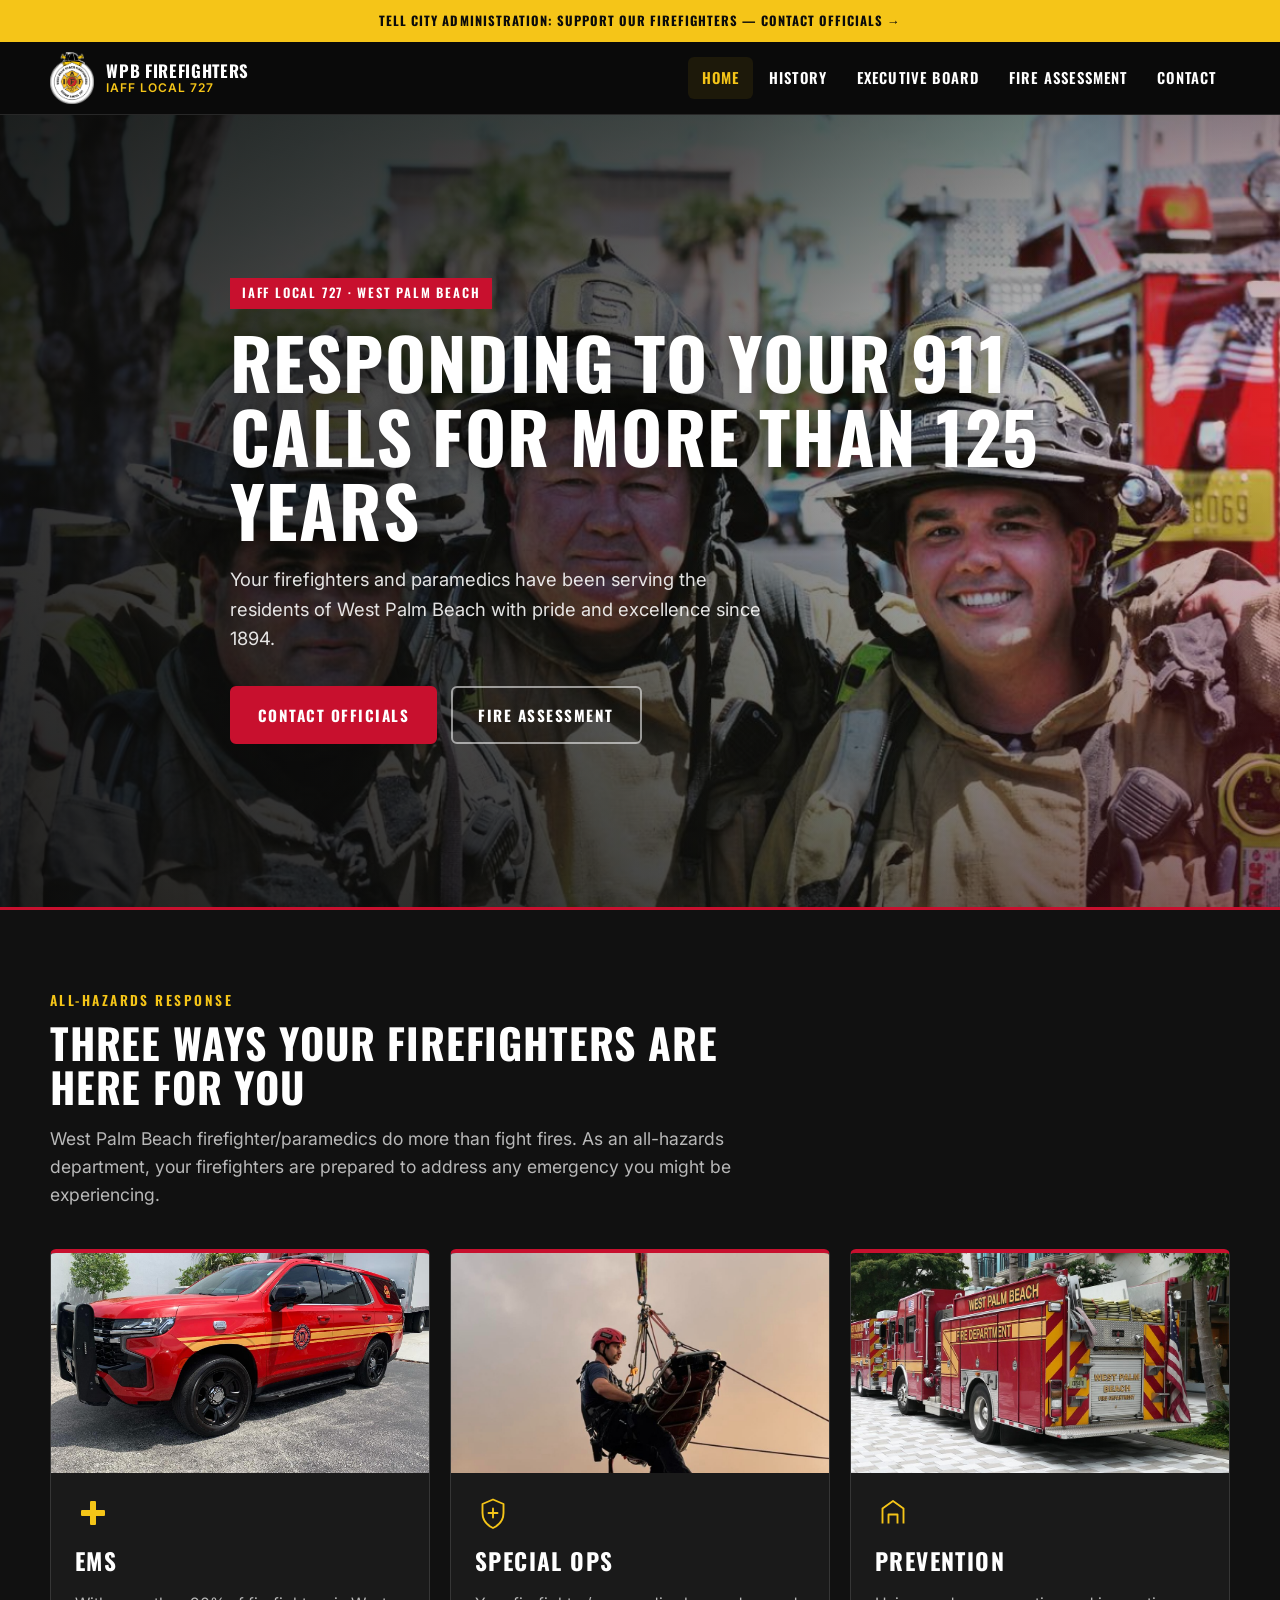
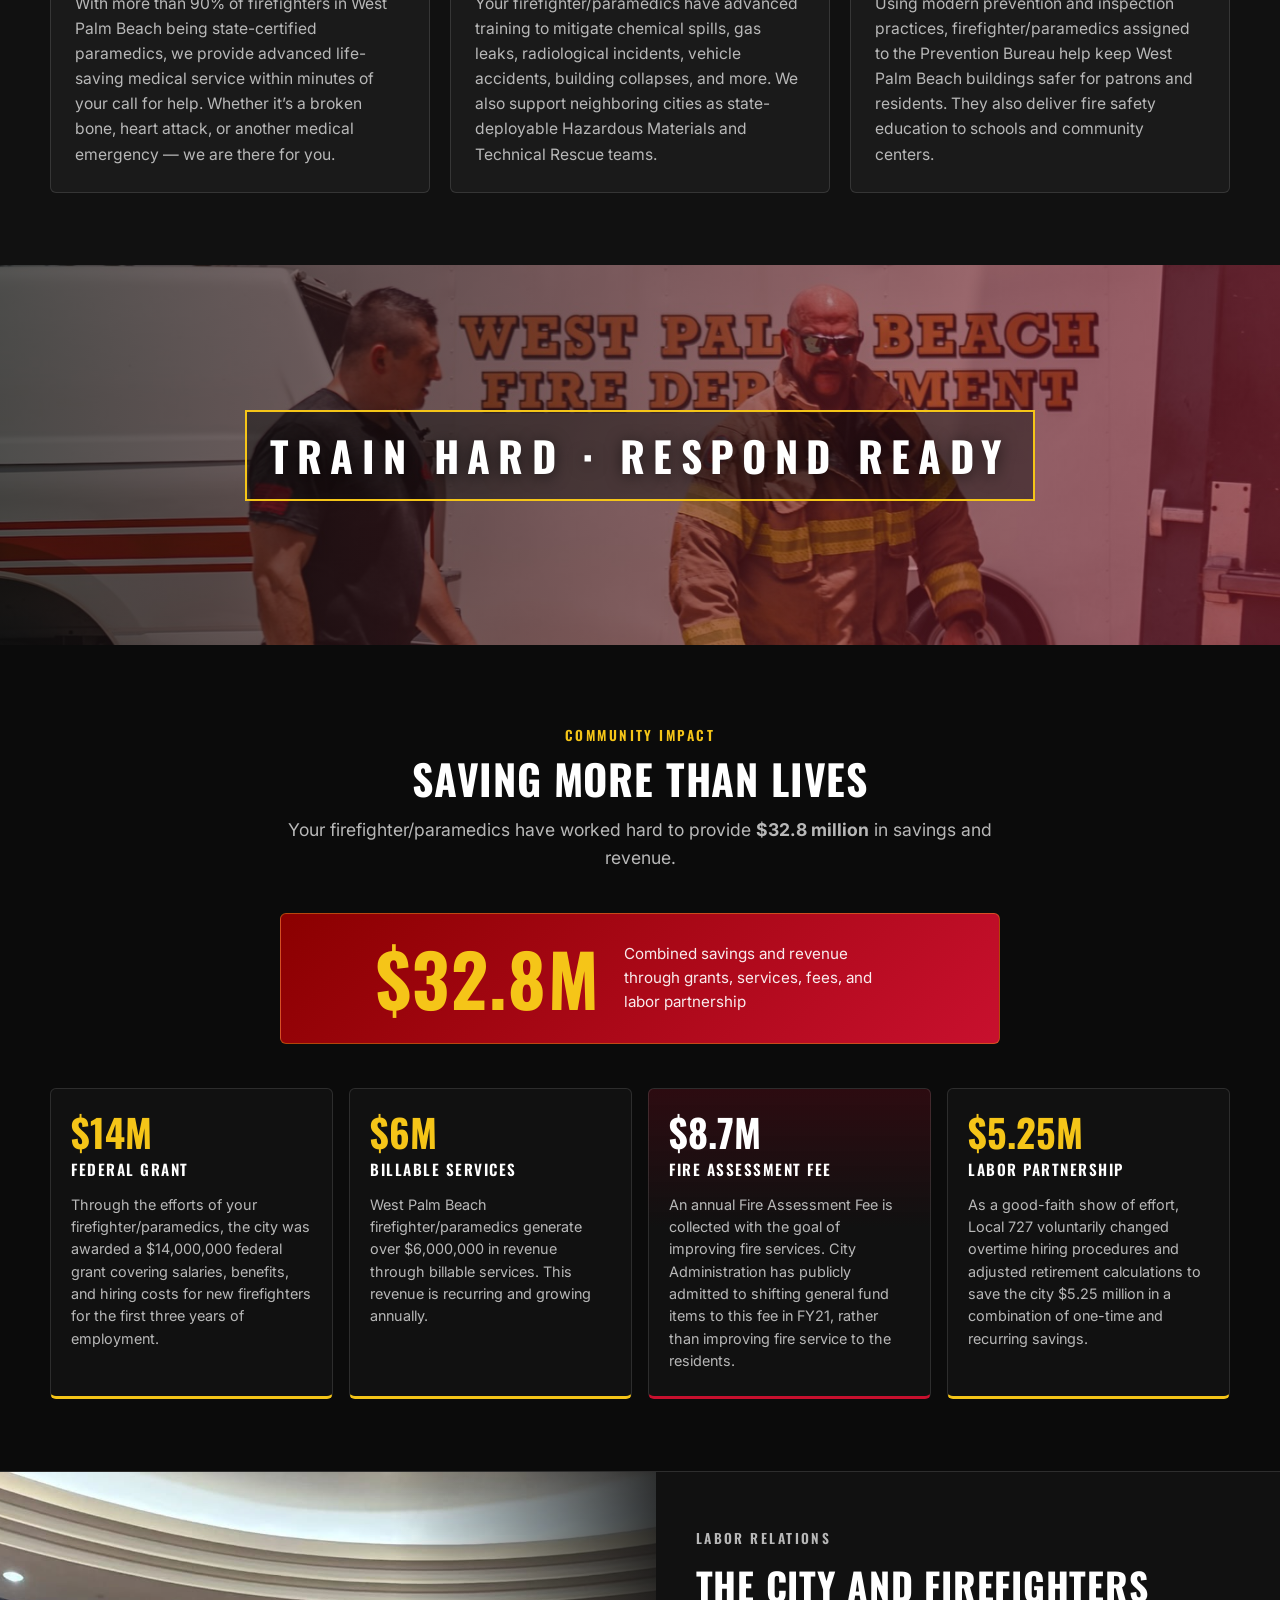
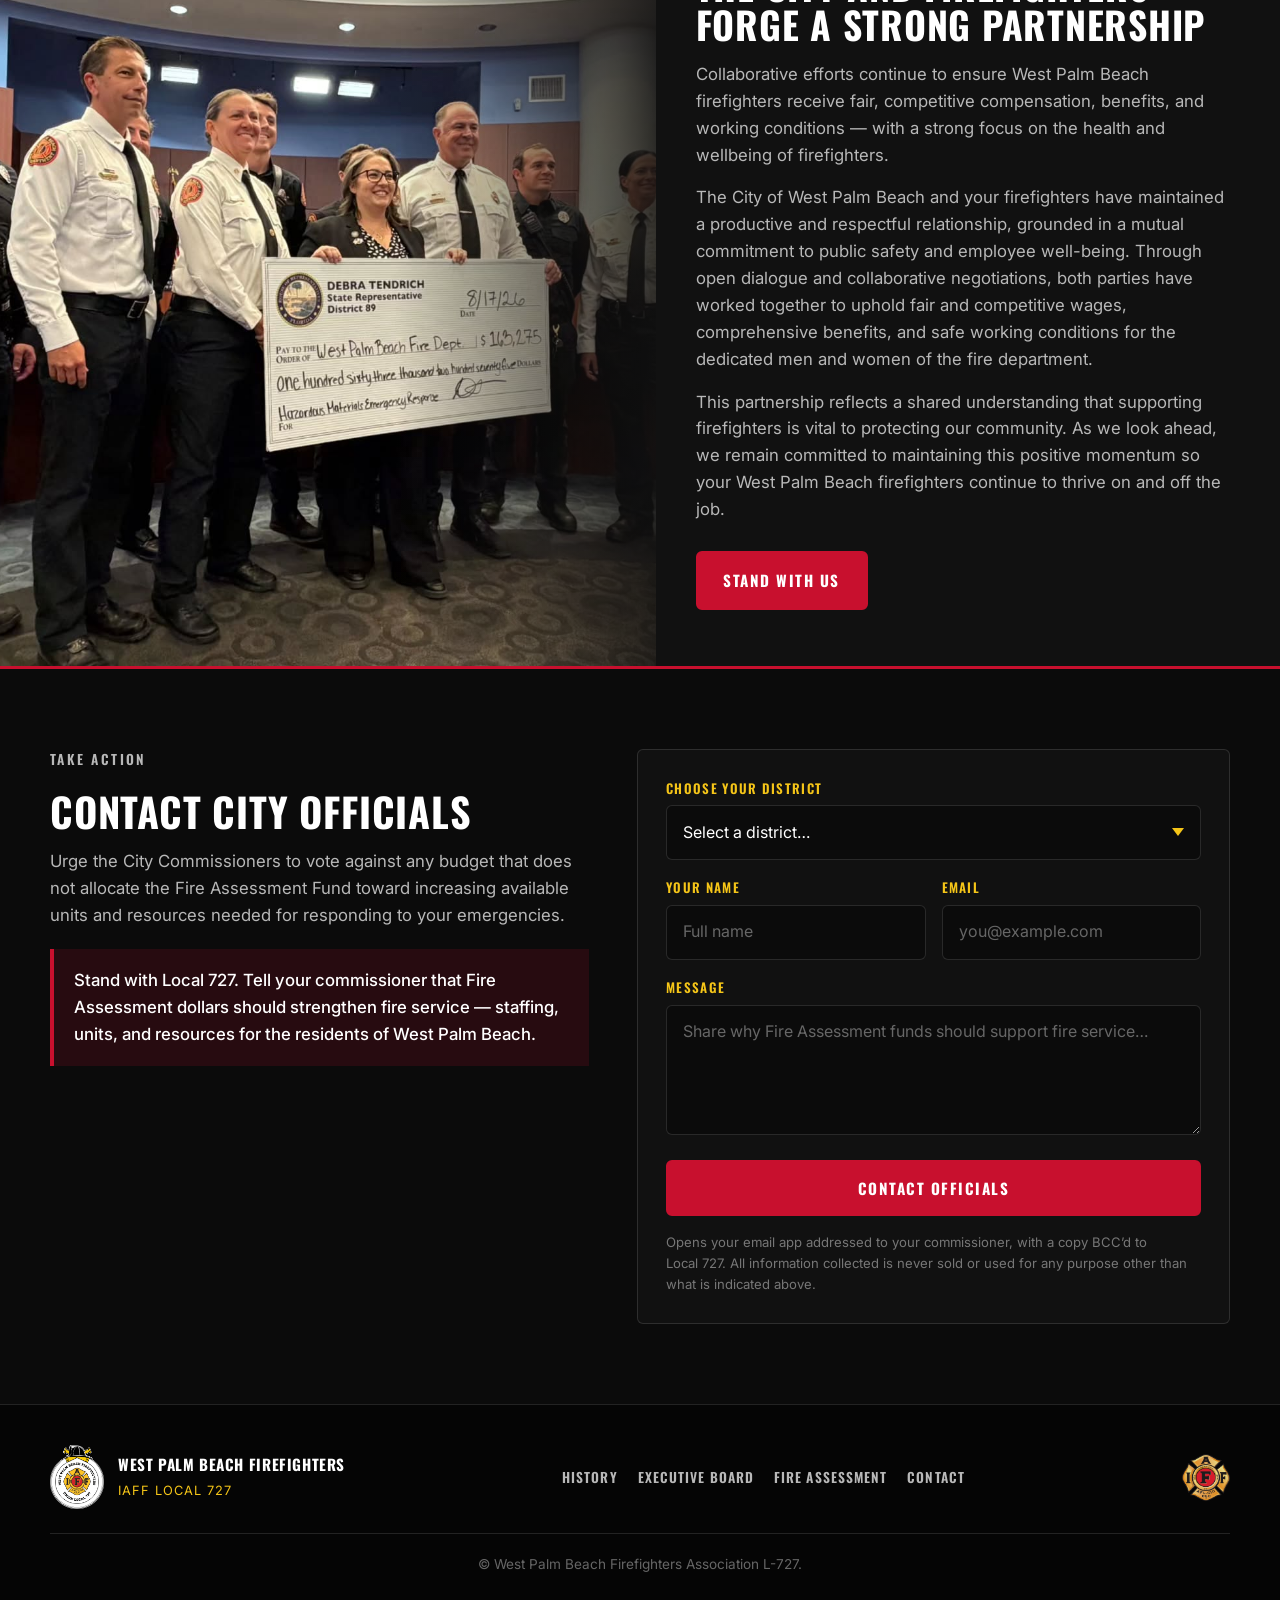
==== commit f3031756: "Add Executive Board contact cards at live /eboard URLs Replicate Wix ExecutiveBoard dynamic pages: l" ====
--- a/index.html
+++ b/index.html
@@ -37,6 +37,7 @@
       <nav id="site-nav" class="nav" aria-label="Primary">
         <a href="#home" aria-current="page">Home</a>
         <a href="history.html">History</a>
+        <a href="eboard/">Executive Board</a>
         <a href="fire-assessment.html">Fire Assessment</a>
         <a href="#contact">Contact</a>
       </nav>
@@ -324,6 +325,7 @@
         </div>
         <nav class="footer-links" aria-label="Footer">
           <a href="history.html">History</a>
+          <a href="eboard/">Executive Board</a>
           <a href="fire-assessment.html">Fire Assessment</a>
           <a href="#contact">Contact</a>
         </nav>
--- a/styles.css
+++ b/styles.css
@@ -1308,3 +1308,201 @@
 .pillar-card img[src*="c-tech-rescue-rope"] {
   object-position: center 30%;
 }
+
+/* ----- Executive Board ----- */
+.eboard-hero {
+  background: var(--black);
+  color: var(--white);
+  padding: 3.5rem 0 2.5rem;
+}
+.eboard-hero .eyebrow { color: var(--gold); }
+.eboard-hero h1 {
+  font-family: var(--font-display);
+  font-size: clamp(2.2rem, 5vw, 3.4rem);
+  letter-spacing: 0.04em;
+  margin: 0.35rem 0 0.75rem;
+}
+.eboard-hero .lead {
+  max-width: 36rem;
+  color: rgba(255,255,255,0.82);
+  margin: 0;
+}
+
+.eboard-grid-section { padding: 2.75rem 0 4rem; background: #111; }
+.eboard-grid {
+  display: grid;
+  grid-template-columns: repeat(3, 1fr);
+  gap: 1.25rem;
+}
+@media (max-width: 900px) {
+  .eboard-grid { grid-template-columns: repeat(2, 1fr); }
+}
+@media (max-width: 560px) {
+  .eboard-grid { grid-template-columns: 1fr; }
+}
+
+.eboard-card {
+  display: flex;
+  flex-direction: column;
+  background: #1a1a1a;
+  border: 1px solid rgba(255,255,255,0.08);
+  border-radius: var(--radius);
+  overflow: hidden;
+  text-decoration: none;
+  color: inherit;
+  transition: transform 0.15s, border-color 0.15s;
+}
+.eboard-card:hover {
+  transform: translateY(-2px);
+  border-color: var(--gold);
+}
+.eboard-card-photo {
+  aspect-ratio: 1;
+  overflow: hidden;
+  background: #000;
+}
+.eboard-card-photo img {
+  width: 100%;
+  height: 100%;
+  object-fit: cover;
+  object-position: center top;
+  display: block;
+}
+.eboard-card-body {
+  padding: 1.1rem 1.2rem 1.35rem;
+}
+.eboard-role {
+  margin: 0;
+  font-family: var(--font-display);
+  font-size: 0.75rem;
+  letter-spacing: 0.12em;
+  text-transform: uppercase;
+  color: var(--gold);
+}
+.eboard-card-body h2 {
+  margin: 0.35rem 0 0.65rem;
+  font-family: var(--font-display);
+  font-size: 1.35rem;
+  color: var(--white);
+}
+.eboard-card-link {
+  font-size: 0.85rem;
+  color: rgba(255,255,255,0.65);
+}
+
+.contact-card-page {
+  padding: 2.5rem 0 4rem;
+  background: #0b0b0b;
+  min-height: 70vh;
+}
+.contact-card-wrap .eyebrow a {
+  color: var(--gold);
+  text-decoration: none;
+}
+.contact-card-wrap .eyebrow a:hover { text-decoration: underline; }
+
+.contact-card {
+  display: grid;
+  grid-template-columns: minmax(220px, 340px) 1fr;
+  gap: 2rem;
+  background: #161616;
+  border: 1px solid rgba(255,255,255,0.1);
+  border-radius: calc(var(--radius) + 4px);
+  overflow: hidden;
+  margin-top: 1rem;
+}
+@media (max-width: 720px) {
+  .contact-card { grid-template-columns: 1fr; }
+}
+
+.contact-card-photo {
+  background: #000;
+  min-height: 320px;
+}
+.contact-card-photo img {
+  width: 100%;
+  height: 100%;
+  object-fit: cover;
+  object-position: center top;
+  display: block;
+}
+
+.contact-card-info {
+  padding: 1.75rem 1.75rem 2rem 0;
+  color: var(--white);
+}
+@media (max-width: 720px) {
+  .contact-card-info { padding: 0 1.25rem 1.75rem; }
+}
+
+.contact-card-role {
+  margin: 0;
+  font-family: var(--font-display);
+  letter-spacing: 0.14em;
+  text-transform: uppercase;
+  color: var(--gold);
+  font-size: 0.85rem;
+}
+.contact-card-info h1 {
+  margin: 0.4rem 0 0.5rem;
+  font-family: var(--font-display);
+  font-size: clamp(2rem, 4vw, 2.75rem);
+  letter-spacing: 0.02em;
+}
+.contact-card-org {
+  margin: 0 0 1.5rem;
+  color: rgba(255,255,255,0.65);
+}
+
+.contact-card-details {
+  list-style: none;
+  margin: 0 0 1.5rem;
+  padding: 0;
+  display: grid;
+  gap: 0.85rem;
+}
+.contact-card-details li {
+  display: grid;
+  gap: 0.15rem;
+}
+.contact-card-details span {
+  font-size: 0.72rem;
+  letter-spacing: 0.12em;
+  text-transform: uppercase;
+  color: rgba(255,255,255,0.45);
+}
+.contact-card-details a {
+  color: var(--white);
+  text-decoration: none;
+  font-weight: 600;
+}
+.contact-card-details a:hover { color: var(--gold); }
+
+.contact-card-actions {
+  display: flex;
+  flex-wrap: wrap;
+  gap: 0.65rem;
+}
+
+.eboard-siblings {
+  margin-top: 2.5rem;
+}
+.eboard-siblings-links {
+  display: flex;
+  flex-wrap: wrap;
+  gap: 0.5rem 0.75rem;
+  margin-top: 0.65rem;
+}
+.eboard-siblings-links a {
+  color: rgba(255,255,255,0.75);
+  text-decoration: none;
+  border: 1px solid rgba(255,255,255,0.15);
+  padding: 0.4rem 0.75rem;
+  border-radius: 999px;
+  font-size: 0.85rem;
+}
+.eboard-siblings-links a:hover,
+.eboard-siblings-links a[aria-current="page"] {
+  border-color: var(--gold);
+  color: var(--gold);
+}
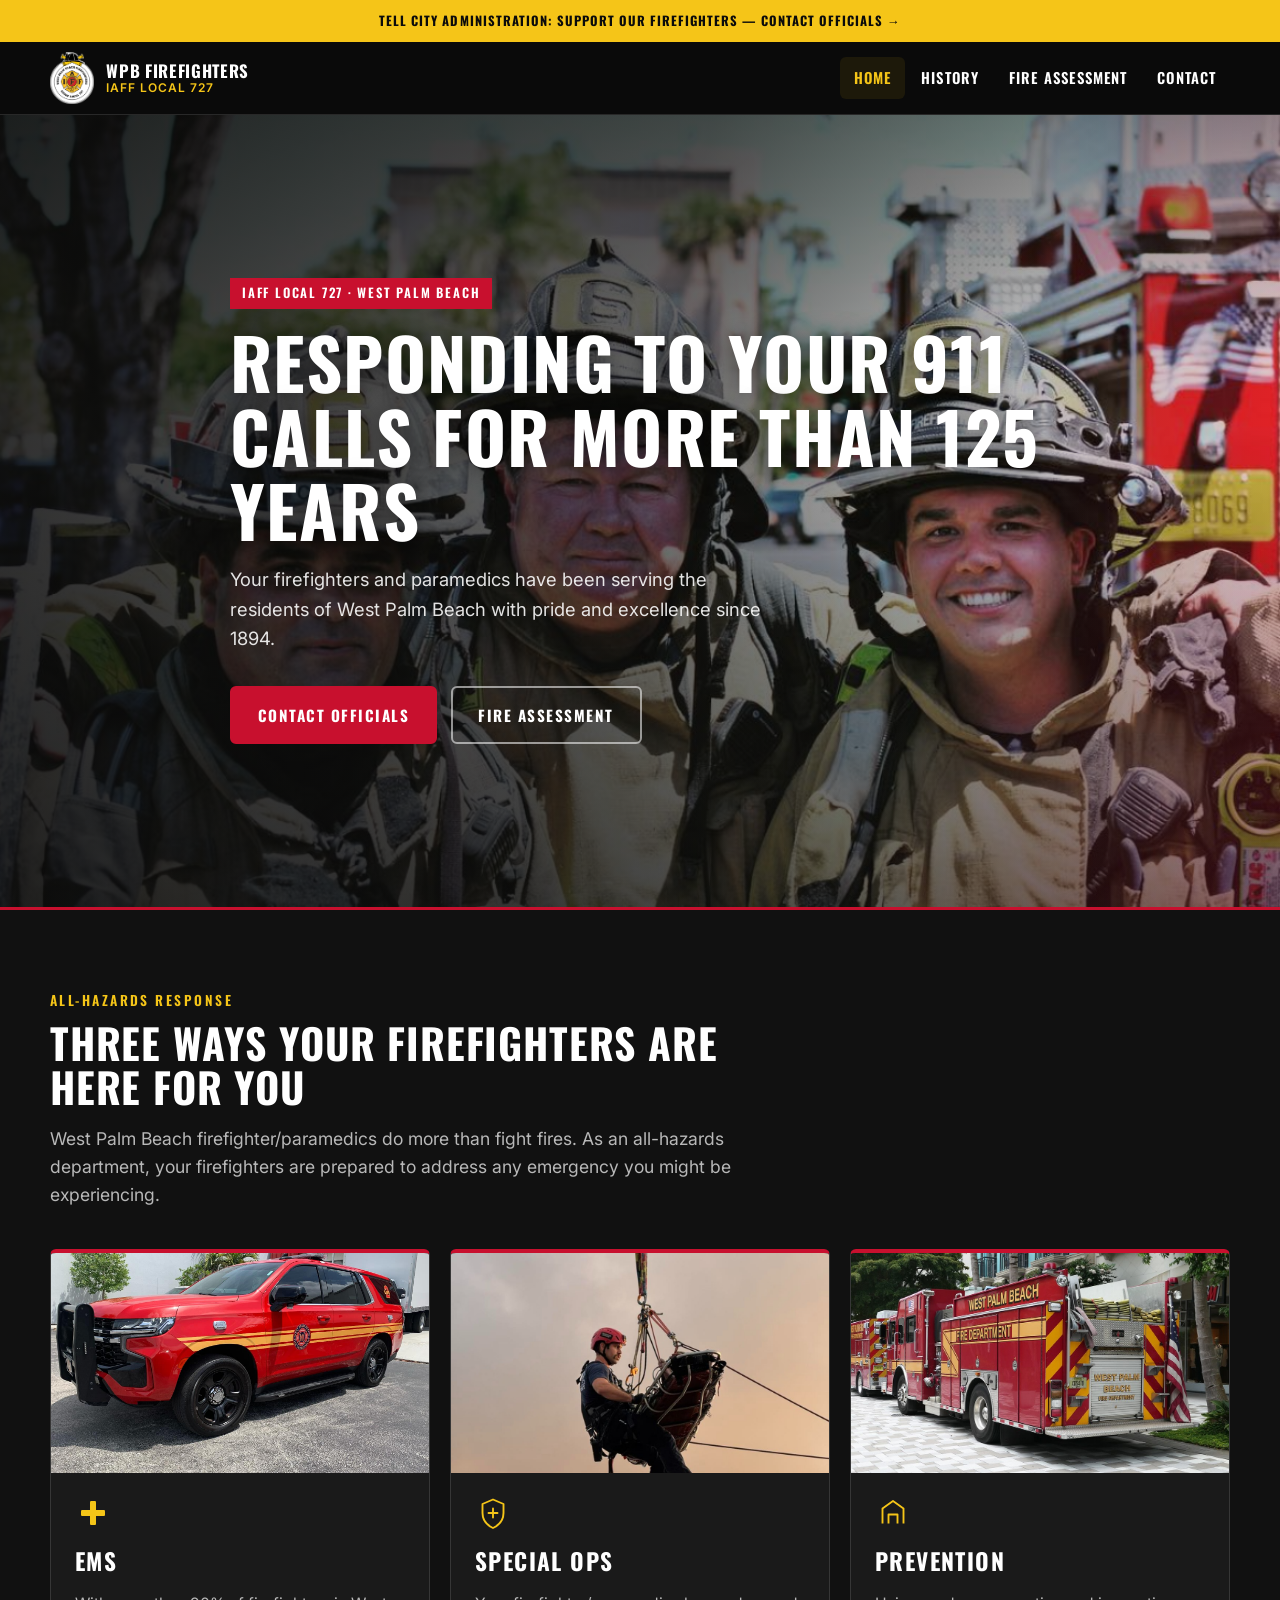
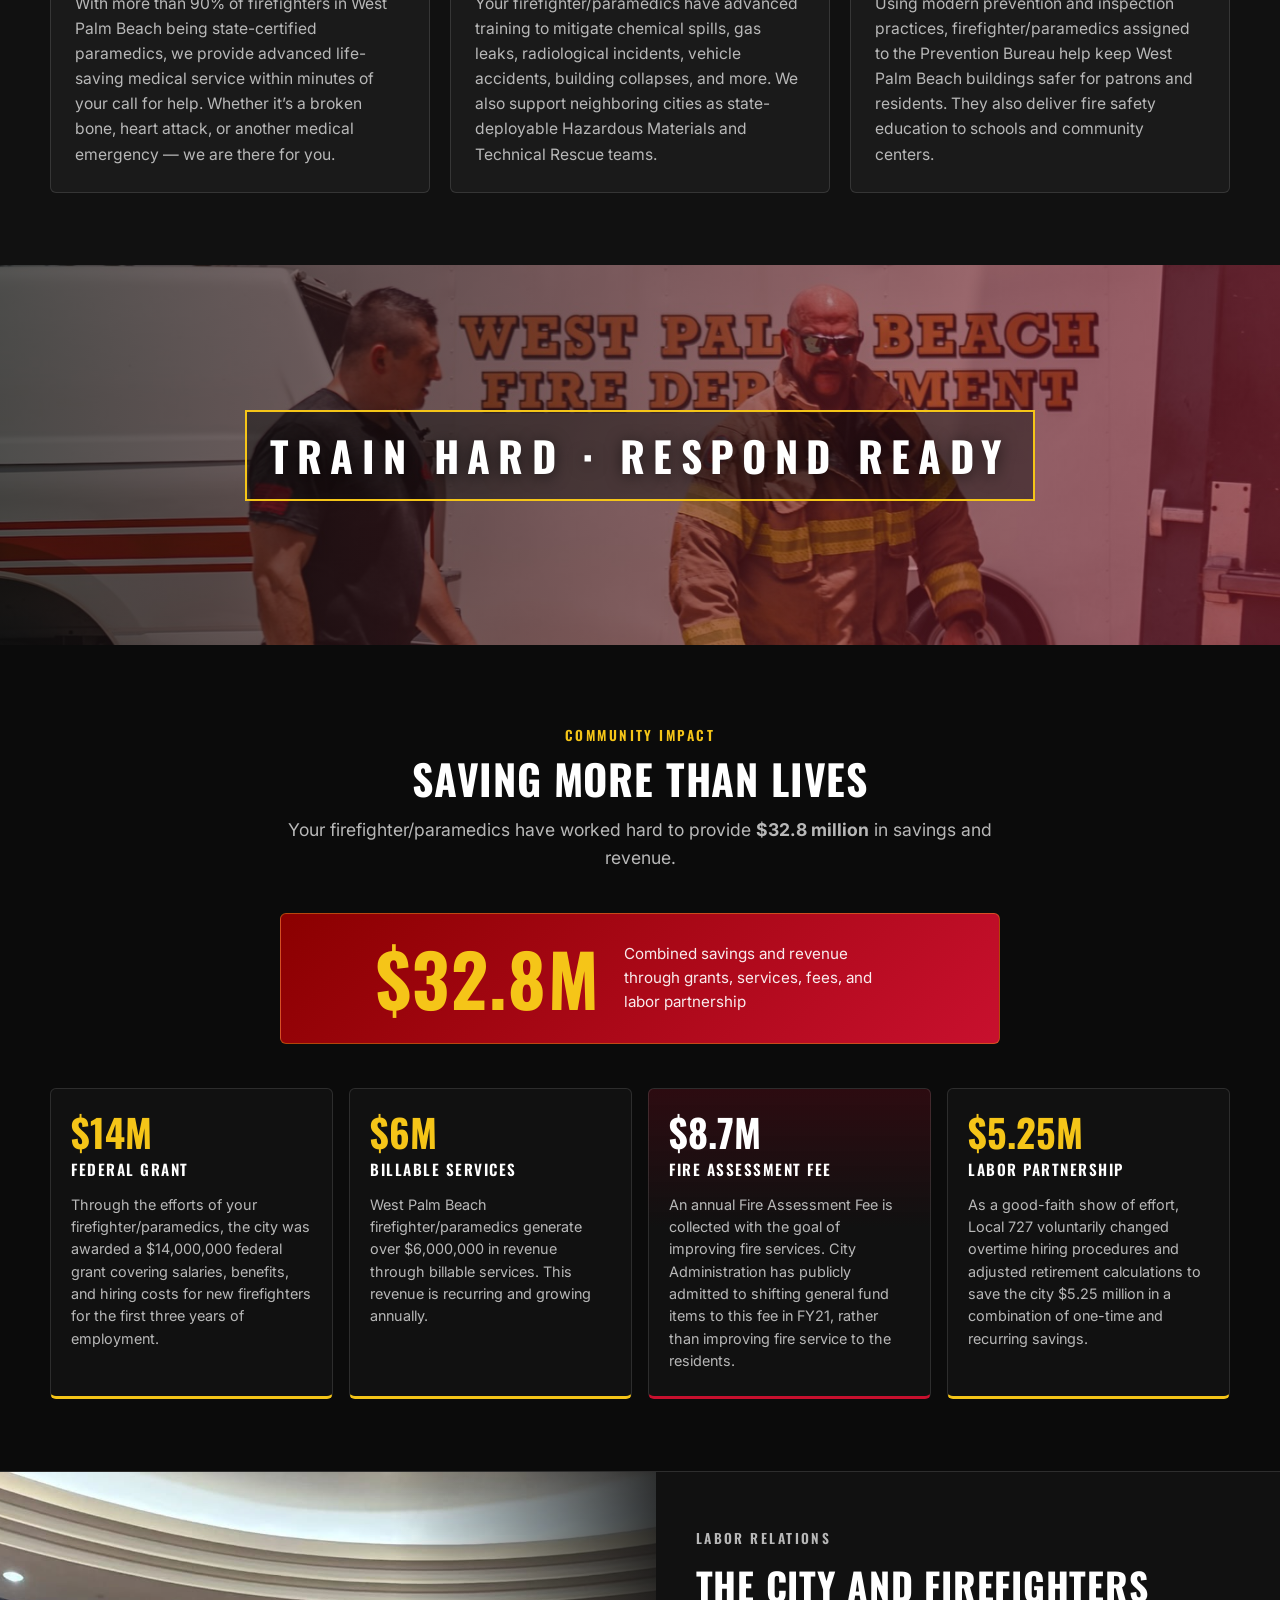
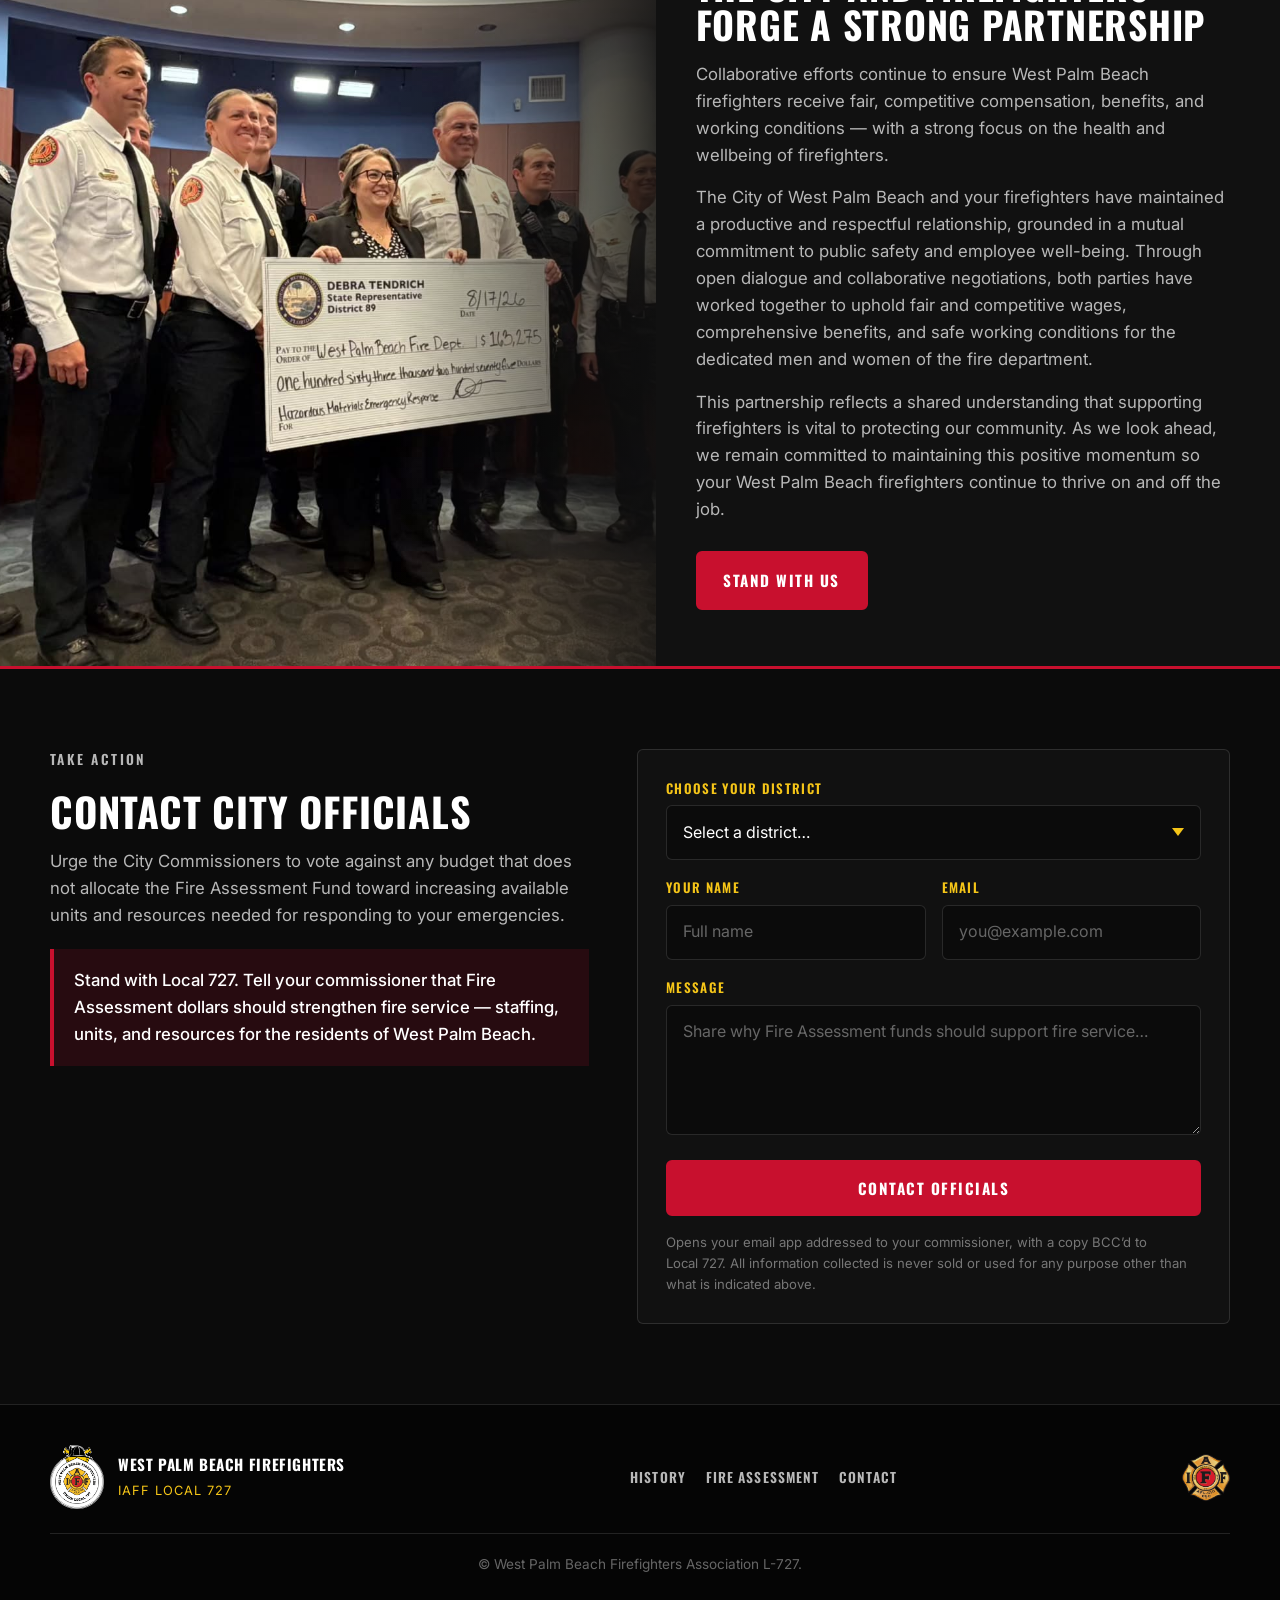
==== commit 8e38612b: "Solo contact cards; drop Executive Board from site nav Member /eboard pages are card-only (no header" ====
--- a/index.html
+++ b/index.html
@@ -37,7 +37,6 @@
       <nav id="site-nav" class="nav" aria-label="Primary">
         <a href="#home" aria-current="page">Home</a>
         <a href="history.html">History</a>
-        <a href="eboard/">Executive Board</a>
         <a href="fire-assessment.html">Fire Assessment</a>
         <a href="#contact">Contact</a>
       </nav>
@@ -325,8 +324,7 @@
         </div>
         <nav class="footer-links" aria-label="Footer">
           <a href="history.html">History</a>
-          <a href="eboard/">Executive Board</a>
-          <a href="fire-assessment.html">Fire Assessment</a>
+        <a href="fire-assessment.html">Fire Assessment</a>
           <a href="#contact">Contact</a>
         </nav>
         <img
--- a/styles.css
+++ b/styles.css
@@ -1368,9 +1368,7 @@
   object-position: center top;
   display: block;
 }
-.eboard-card-body {
-  padding: 1.1rem 1.2rem 1.35rem;
-}
+.eboard-card-body { padding: 1.1rem 1.2rem 1.35rem; }
 .eboard-role {
   margin: 0;
   font-family: var(--font-display);
@@ -1390,36 +1388,82 @@
   color: rgba(255,255,255,0.65);
 }
 
+/* Live Wix-style contact card */
 .contact-card-page {
-  padding: 2.5rem 0 4rem;
-  background: #0b0b0b;
+  padding: 2.25rem 0 4rem;
+  background:
+    radial-gradient(circle at 20% 20%, rgba(200,16,46,0.06), transparent 40%),
+    radial-gradient(circle at 80% 70%, rgba(200,16,46,0.05), transparent 45%),
+    #e8e8e8;
   min-height: 70vh;
 }
-.contact-card-wrap .eyebrow a {
-  color: var(--gold);
+.contact-card-wrap {
+  max-width: 640px;
+}
+.contact-card-crumb {
+  text-align: center;
+  margin-bottom: 1.25rem;
+}
+.contact-card-crumb a {
+  color: var(--black);
   text-decoration: none;
-}
-.contact-card-wrap .eyebrow a:hover { text-decoration: underline; }
-
-.contact-card {
+  font-weight: 600;
+}
+.contact-card-crumb a:hover { color: var(--red); }
+
+.wix-contact-card {
+  background: var(--red);
+  color: var(--white);
+  border-radius: 18px;
+  padding: 1.75rem 1.5rem 1.35rem;
+  box-shadow: 0 18px 40px rgba(0,0,0,0.22);
+  position: relative;
+  overflow: hidden;
+}
+.wix-contact-card::before,
+.wix-contact-card::after {
+  content: "";
+  position: absolute;
+  top: 0;
+  width: 0;
+  height: 0;
+  border-style: solid;
+}
+.wix-contact-card::before {
+  left: 0;
+  border-width: 28px 28px 0 0;
+  border-color: rgba(255,255,255,0.22) transparent transparent transparent;
+}
+.wix-contact-card::after {
+  right: 0;
+  border-width: 28px 0 0 28px;
+  border-color: rgba(255,255,255,0.22) transparent transparent transparent;
+}
+
+.wix-contact-card-inner {
   display: grid;
-  grid-template-columns: minmax(220px, 340px) 1fr;
-  gap: 2rem;
-  background: #161616;
-  border: 1px solid rgba(255,255,255,0.1);
-  border-radius: calc(var(--radius) + 4px);
+  grid-template-columns: 175px 1fr;
+  gap: 1.25rem;
+  align-items: center;
+}
+@media (max-width: 520px) {
+  .wix-contact-card-inner {
+    grid-template-columns: 1fr;
+    justify-items: center;
+    text-align: center;
+  }
+}
+
+.wix-contact-photo {
+  width: 175px;
+  height: 175px;
+  border-radius: 50%;
   overflow: hidden;
-  margin-top: 1rem;
-}
-@media (max-width: 720px) {
-  .contact-card { grid-template-columns: 1fr; }
-}
-
-.contact-card-photo {
-  background: #000;
-  min-height: 320px;
-}
-.contact-card-photo img {
+  border: 4px solid rgba(255,255,255,0.85);
+  background: #111;
+  flex-shrink: 0;
+}
+.wix-contact-photo img {
   width: 100%;
   height: 100%;
   object-fit: cover;
@@ -1427,82 +1471,151 @@
   display: block;
 }
 
-.contact-card-info {
-  padding: 1.75rem 1.75rem 2rem 0;
-  color: var(--white);
-}
-@media (max-width: 720px) {
-  .contact-card-info { padding: 0 1.25rem 1.75rem; }
-}
-
-.contact-card-role {
+.wix-contact-first {
   margin: 0;
   font-family: var(--font-display);
-  letter-spacing: 0.14em;
-  text-transform: uppercase;
-  color: var(--gold);
-  font-size: 0.85rem;
-}
-.contact-card-info h1 {
-  margin: 0.4rem 0 0.5rem;
-  font-family: var(--font-display);
-  font-size: clamp(2rem, 4vw, 2.75rem);
-  letter-spacing: 0.02em;
-}
-.contact-card-org {
-  margin: 0 0 1.5rem;
-  color: rgba(255,255,255,0.65);
-}
-
-.contact-card-details {
-  list-style: none;
-  margin: 0 0 1.5rem;
-  padding: 0;
-  display: grid;
-  gap: 0.85rem;
-}
-.contact-card-details li {
-  display: grid;
-  gap: 0.15rem;
-}
-.contact-card-details span {
-  font-size: 0.72rem;
+  font-weight: 700;
+  font-size: clamp(2rem, 5vw, 2.6rem);
+  letter-spacing: 0.04em;
+  line-height: 1;
+}
+.wix-contact-last {
+  margin: 0.15rem 0 0.55rem;
+  font-family: var(--font-display);
+  font-weight: 600;
+  font-size: clamp(1.35rem, 3.5vw, 1.75rem);
+  letter-spacing: 0.06em;
+  line-height: 1.1;
+  opacity: 0.95;
+}
+.wix-contact-role {
+  margin: 0;
+  font-family: var(--font-display);
+  font-weight: 700;
+  font-size: 1.05rem;
+  letter-spacing: 0.04em;
+  color: var(--gold);
+}
+
+.wix-contact-actions {
+  display: flex;
+  justify-content: center;
+  gap: 2rem;
+  margin: 1.5rem 0 1.1rem;
+}
+.wix-action {
+  display: inline-flex;
+  align-items: center;
+  gap: 0.45rem;
+  color: var(--white);
+  text-decoration: none;
+  font-weight: 700;
+  font-size: 1rem;
+}
+.wix-action:hover { color: var(--gold); }
+.wix-action-icon {
+  font-size: 1.15rem;
+  line-height: 1;
+}
+
+.wix-download {
+  display: block;
+  width: 100%;
+  box-sizing: border-box;
+  text-align: center;
+  background: #111;
+  color: var(--white);
+  text-decoration: none;
+  font-family: var(--font-display);
+  font-weight: 700;
   letter-spacing: 0.12em;
   text-transform: uppercase;
-  color: rgba(255,255,255,0.45);
-}
-.contact-card-details a {
-  color: var(--white);
+  padding: 0.95rem 1rem;
+  border-radius: 6px;
+}
+.wix-download:hover {
+  background: #000;
+  color: var(--gold);
+}
+
+.eboard-siblings { margin-top: 2.25rem; }
+.eboard-siblings .eyebrow { color: #333; }
+.eboard-siblings-links {
+  display: flex;
+  flex-wrap: wrap;
+  gap: 0.5rem 0.65rem;
+  margin-top: 0.65rem;
+}
+.eboard-siblings-links a {
+  color: #222;
   text-decoration: none;
-  font-weight: 600;
-}
-.contact-card-details a:hover { color: var(--gold); }
-
-.contact-card-actions {
-  display: flex;
-  flex-wrap: wrap;
-  gap: 0.65rem;
-}
-
-.eboard-siblings {
-  margin-top: 2.5rem;
-}
-.eboard-siblings-links {
-  display: flex;
-  flex-wrap: wrap;
-  gap: 0.5rem 0.75rem;
-  margin-top: 0.65rem;
-}
-.eboard-siblings-links a {
-  color: rgba(255,255,255,0.75);
-  text-decoration: none;
-  border: 1px solid rgba(255,255,255,0.15);
+  border: 1px solid rgba(0,0,0,0.18);
   padding: 0.4rem 0.75rem;
   border-radius: 999px;
   font-size: 0.85rem;
+  background: rgba(255,255,255,0.7);
 }
 .eboard-siblings-links a:hover,
 .eboard-siblings-links a[aria-current="page"] {
-  border-color: var(--gold);
-  color: var(--gold);
-}
+  border-color: var(--red);
+  color: var(--red);
+}
+
+.site-footer .footer-bottom {
+  display: grid;
+  gap: 0.35rem;
+}
+
+
+/* Solo contact card pages (no site chrome) */
+body.contact-card-only {
+  margin: 0;
+  min-height: 100vh;
+}
+.contact-card-page--solo {
+  min-height: 100vh;
+  display: flex;
+  align-items: center;
+  justify-content: center;
+  padding: 1.5rem;
+  box-sizing: border-box;
+}
+.contact-card-page--solo .wix-contact-card {
+  width: min(100%, 560px);
+  margin: 0 auto;
+}
+
+.eboard-listing-solo {
+  min-height: 100vh;
+  padding: 2.5rem 0 3rem;
+  background: #e8e8e8;
+  box-sizing: border-box;
+}
+.eboard-listing-brand {
+  text-align: center;
+  margin-bottom: 2rem;
+}
+.eboard-listing-brand img {
+  display: block;
+  margin: 0 auto 0.75rem;
+}
+.eboard-listing-brand h1 {
+  margin: 0;
+  font-family: var(--font-display);
+  letter-spacing: 0.06em;
+  color: var(--black);
+}
+.eboard-listing-solo .eboard-grid {
+  /* cards on light bg */
+}
+.eboard-listing-solo .eboard-card {
+  background: var(--red);
+  border-color: transparent;
+}
+.eboard-listing-solo .eboard-card-body h2 { color: var(--white); }
+.eboard-listing-solo .eboard-card-photo {
+  aspect-ratio: 1;
+}
+.eboard-listing-solo .eboard-card-photo img {
+  object-position: center top;
+}
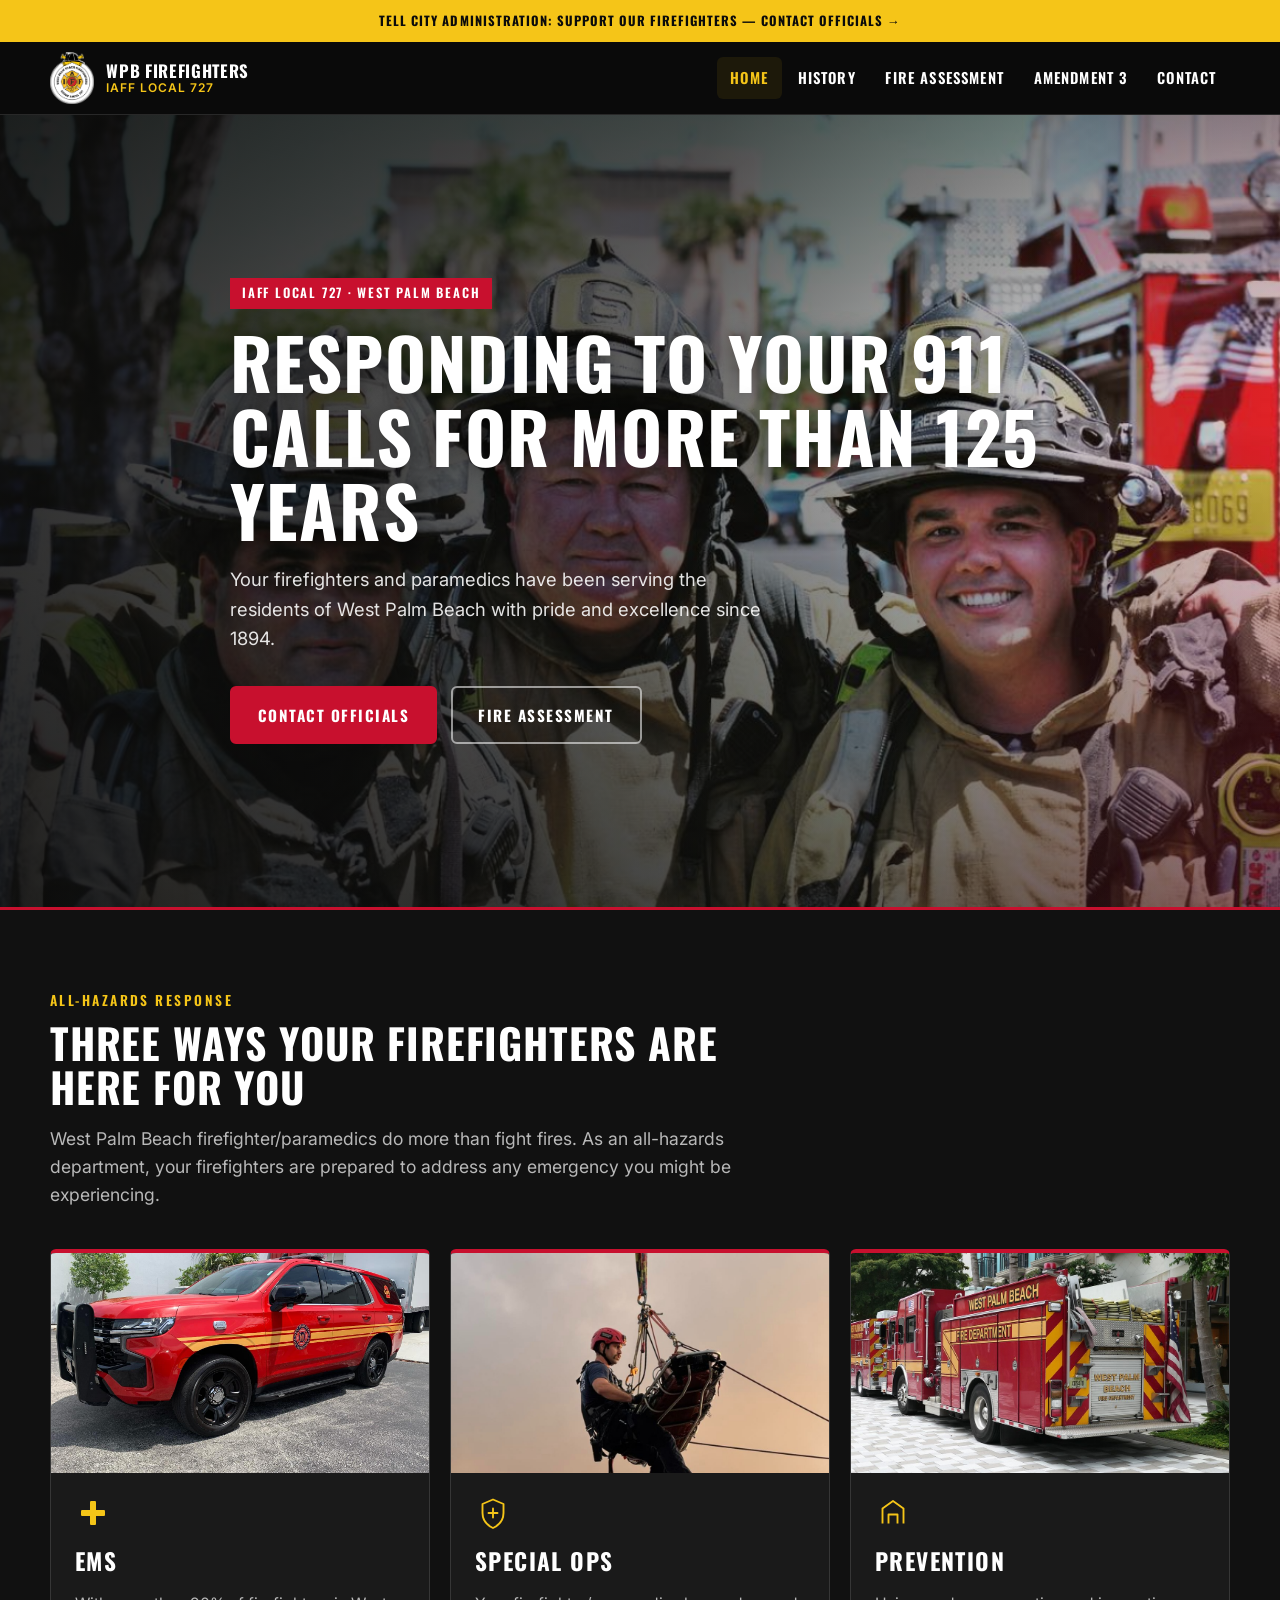
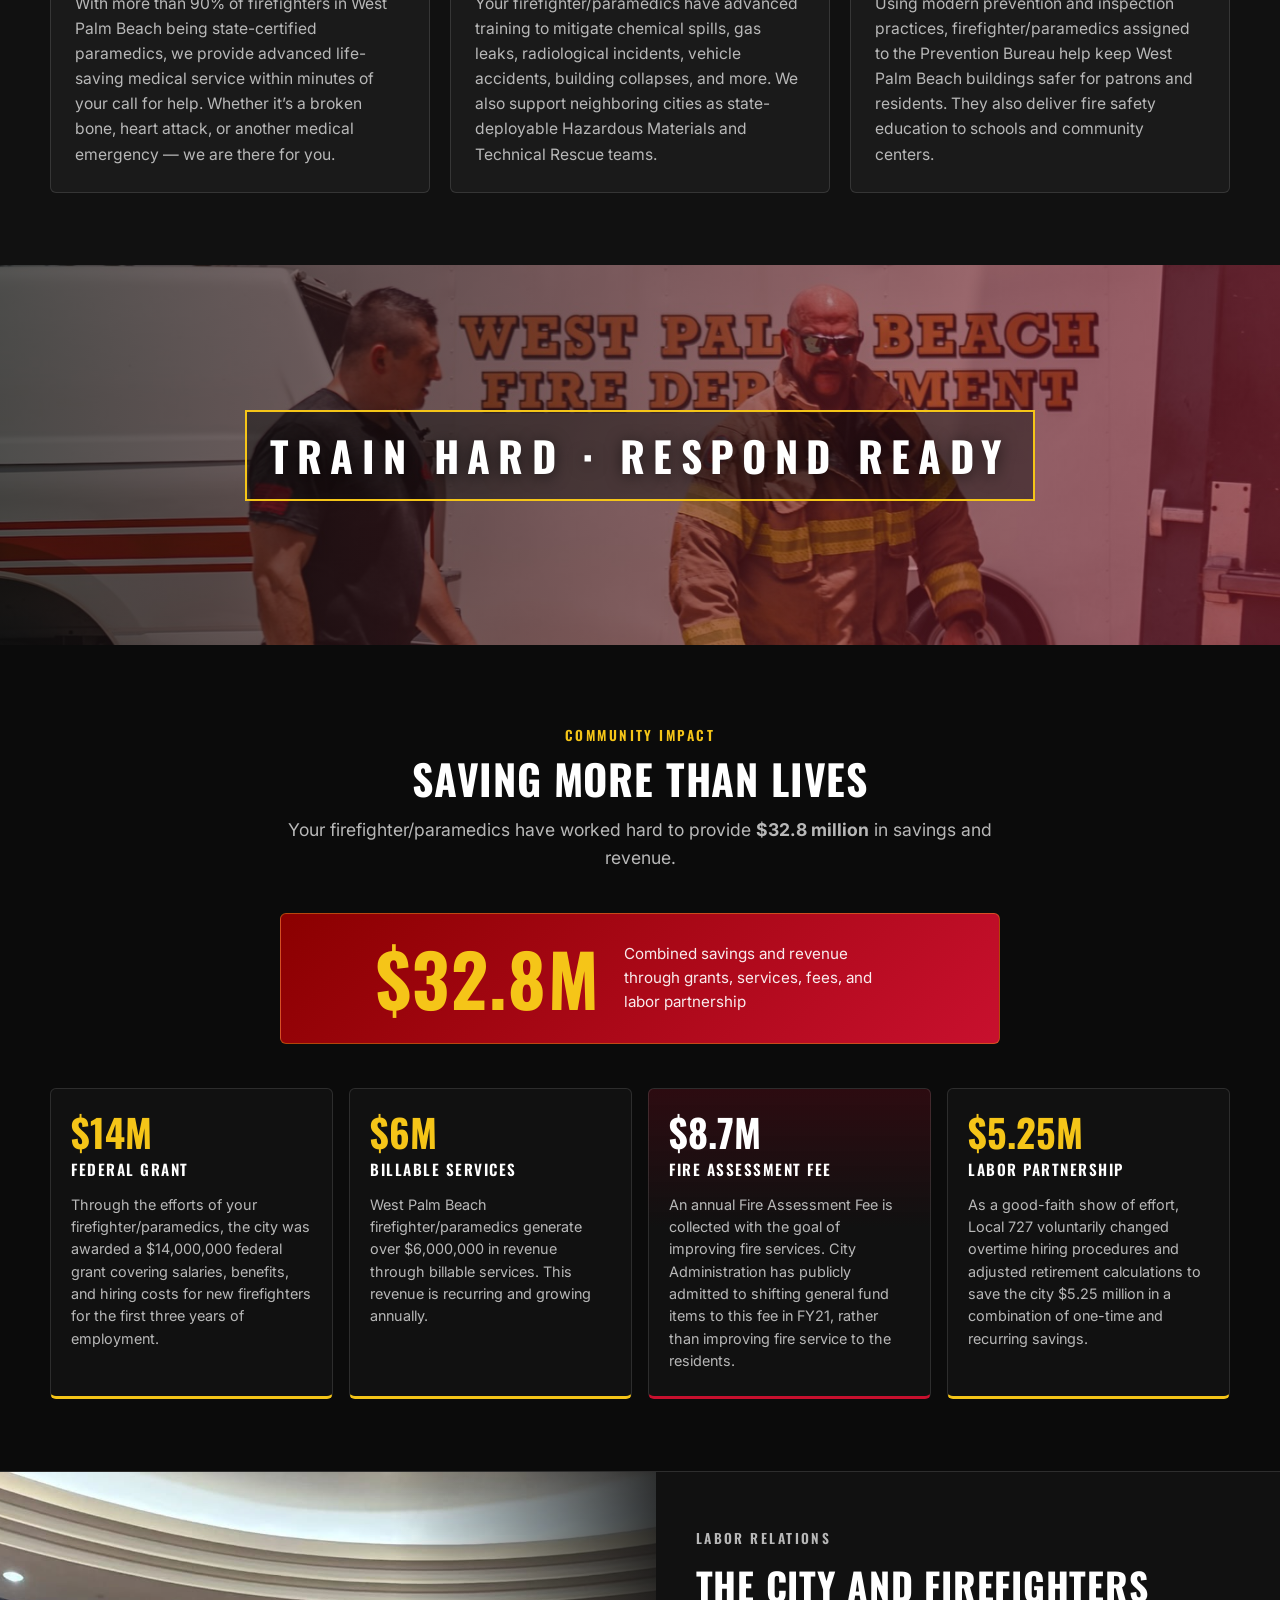
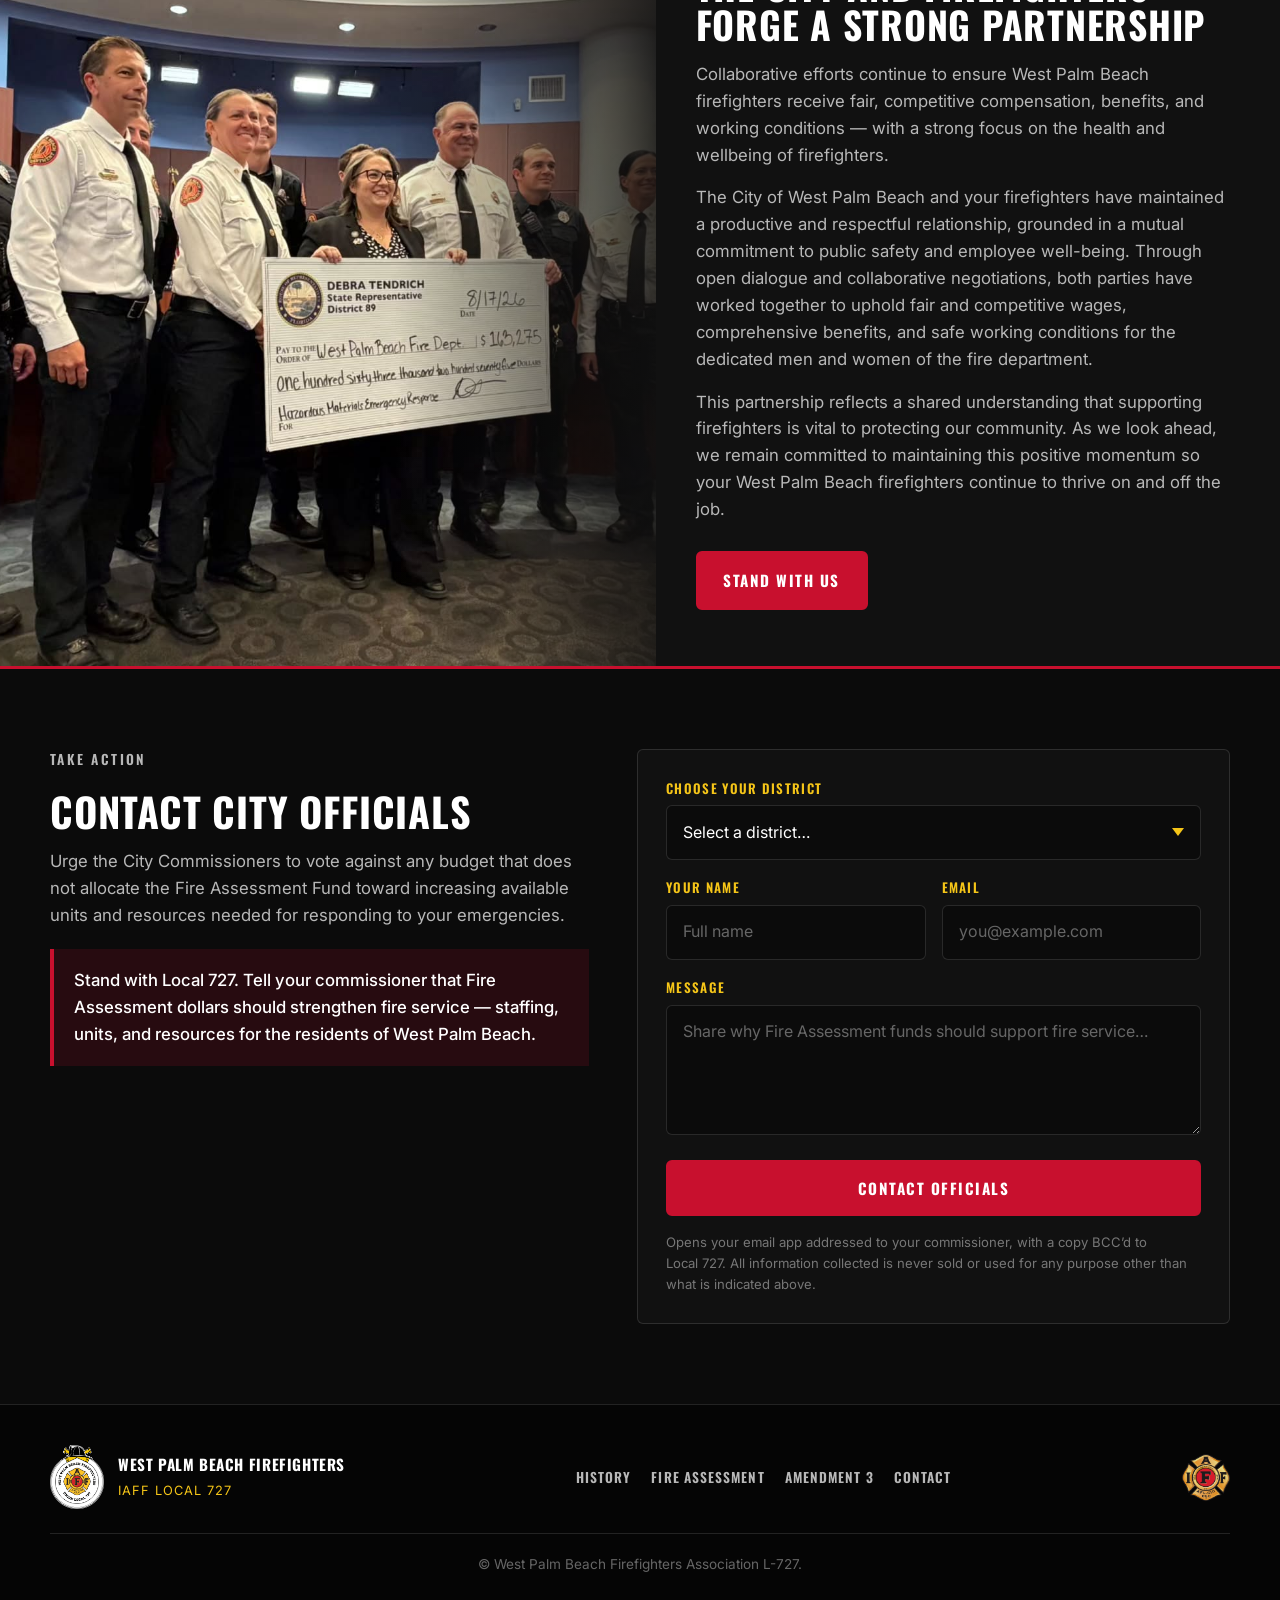
==== commit 848fa26c: "Add a Vote No page for Florida Amendment 3. Local 727's draft advocacy page states the West Palm Bea" ====
--- a/index.html
+++ b/index.html
@@ -38,6 +38,7 @@
         <a href="#home" aria-current="page">Home</a>
         <a href="history.html">History</a>
         <a href="fire-assessment.html">Fire Assessment</a>
+        <a href="amendment3/">Amendment 3</a>
         <a href="#contact">Contact</a>
       </nav>
     </div>
@@ -324,7 +325,8 @@
         </div>
         <nav class="footer-links" aria-label="Footer">
           <a href="history.html">History</a>
-        <a href="fire-assessment.html">Fire Assessment</a>
+          <a href="fire-assessment.html">Fire Assessment</a>
+          <a href="amendment3/">Amendment 3</a>
           <a href="#contact">Contact</a>
         </nav>
         <img
--- a/styles.css
+++ b/styles.css
@@ -1391,10 +1391,7 @@
 /* Live Wix-style contact card */
 .contact-card-page {
   padding: 2.25rem 0 4rem;
-  background:
-    radial-gradient(circle at 20% 20%, rgba(200,16,46,0.06), transparent 40%),
-    radial-gradient(circle at 80% 70%, rgba(200,16,46,0.05), transparent 45%),
-    #e8e8e8;
+  background: transparent;
   min-height: 70vh;
 }
 .contact-card-wrap {
@@ -1571,6 +1568,23 @@
 body.contact-card-only {
   margin: 0;
   min-height: 100vh;
+  background-color: #dcdcdc;
+  position: relative;
+}
+body.contact-card-only::before {
+  content: "";
+  position: fixed;
+  inset: 0;
+  z-index: 0;
+  pointer-events: none;
+  background-image: url("/assets/eboard/iaff-bg-tile.png");
+  background-repeat: repeat;
+  background-size: 280px 280px;
+  opacity: 0.25;
+}
+body.contact-card-only > * {
+  position: relative;
+  z-index: 1;
 }
 .contact-card-page--solo {
   min-height: 100vh;
@@ -1579,16 +1593,30 @@
   justify-content: center;
   padding: 1.5rem;
   box-sizing: border-box;
+  background: transparent;
+}
+.contact-card-stack {
+  display: flex;
+  flex-direction: column;
+  align-items: center;
+  gap: 1.15rem;
+  width: min(100%, 560px);
+}
+.contact-card-logo {
+  display: block;
+  width: min(520px, 92vw);
+  height: auto;
+  object-fit: contain;
 }
 .contact-card-page--solo .wix-contact-card {
-  width: min(100%, 560px);
+  width: 100%;
   margin: 0 auto;
 }
 
 .eboard-listing-solo {
   min-height: 100vh;
   padding: 2.5rem 0 3rem;
-  background: #e8e8e8;
+  background: transparent;
   box-sizing: border-box;
 }
 .eboard-listing-brand {
@@ -1619,3 +1647,279 @@
 .eboard-listing-solo .eboard-card-photo img {
   object-position: center top;
 }
+
+/* Five primary links: keep the bar from crowding between hamburger and desktop */
+@media (max-width: 980px) and (min-width: 721px) {
+  .nav a {
+    padding: 0.5rem 0.45rem;
+    font-size: 0.78rem;
+    letter-spacing: 0.04em;
+  }
+  .brand-name { font-size: 0.9rem; }
+}
+
+/* =========================================================
+   Amendment 3: Vote No (extends Bold Community / FAF splash)
+   ========================================================= */
+
+.a3-hero {
+  align-items: center;
+  min-height: min(88vh, 860px);
+  padding: 4.5rem 0;
+}
+
+.a3-hero .faf-hero-content {
+  max-width: 860px;
+}
+
+.a3-support {
+  margin: 0 0 0.85rem;
+  max-width: 40rem;
+  font-size: 1.28rem;
+  font-weight: 600;
+  line-height: 1.35;
+  color: var(--white);
+}
+
+.a3-hero .hero-sub {
+  max-width: 42rem;
+  margin-bottom: 1.75rem;
+}
+
+.a3-vote-badge {
+  display: inline-flex;
+  align-items: center;
+  justify-content: center;
+  margin: 0;
+  padding: 1rem 1.6rem;
+  background: var(--gold);
+  color: var(--black);
+  font-family: var(--font-display);
+  font-weight: 700;
+  font-size: clamp(1.15rem, 2.4vw, 1.5rem);
+  letter-spacing: 0.12em;
+  text-transform: uppercase;
+  text-decoration: none;
+  line-height: 1;
+  border-radius: var(--radius);
+  border: 2px solid var(--gold);
+}
+
+.a3-vote-badge:hover,
+.a3-vote-badge:focus-visible {
+  background: var(--black);
+  color: var(--gold);
+  border-color: var(--gold);
+}
+
+.a3-vote-badge--static {
+  cursor: default;
+}
+
+.a3-vote-badge--static:hover,
+.a3-vote-badge--static:focus-visible {
+  background: var(--gold);
+  color: var(--black);
+}
+
+.a3-impact .impact-total {
+  flex-direction: column;
+  gap: 0.85rem;
+  max-width: 920px;
+  padding: 2.25rem 1.75rem 2rem;
+}
+
+.a3-impact .impact-total-figure {
+  font-size: clamp(4.4rem, 14vw, 8rem);
+}
+
+.a3-impact .impact-total-caption {
+  max-width: 36rem;
+  margin: 0;
+  text-align: center;
+  font-size: 1.05rem;
+}
+
+.a3-attrib {
+  max-width: 46rem;
+  margin: -1.35rem auto 2.25rem;
+  text-align: center;
+  color: #8d8d8d;
+  font-size: 0.88rem;
+  line-height: 1.5;
+}
+
+.a3-attrib a {
+  color: var(--gold);
+  text-decoration: underline;
+  text-underline-offset: 2px;
+}
+
+.a3-stats,
+.a3-compare,
+.a3-split {
+  display: grid;
+  gap: 1rem;
+}
+
+.a3-stats,
+.a3-split {
+  grid-template-columns: repeat(3, 1fr);
+}
+
+.a3-split,
+.a3-compare {
+  grid-template-columns: 1fr 1fr;
+}
+
+.a3-page .section-head h2,
+.a3-close h2 {
+  font-size: clamp(1.8rem, 3.5vw, 2.6rem);
+}
+
+.a3-carveout {
+  background: var(--black-2);
+  padding: 5rem 0 4.5rem;
+  border-top: 1px solid var(--border);
+}
+
+.a3-panel {
+  background: var(--black);
+  border: 1px solid var(--border);
+  border-top: 4px solid var(--gold);
+  border-radius: var(--radius);
+  padding: 1.6rem 1.4rem 1.5rem;
+}
+
+.a3-panel--safety {
+  border-top-color: var(--red);
+  background: linear-gradient(180deg, rgba(200, 16, 46, 0.22), var(--black) 52%);
+}
+
+.a3-panel h3 {
+  margin: 0 0 0.7rem;
+  font-family: var(--font-display);
+  font-weight: 700;
+  font-size: 1.35rem;
+  letter-spacing: 0.05em;
+  text-transform: uppercase;
+  line-height: 1.15;
+}
+
+.a3-panel p {
+  margin: 0;
+  color: var(--muted);
+}
+
+.a3-fee {
+  background: var(--black);
+  padding: 5rem 0 4.5rem;
+  border-top: 3px solid var(--red);
+}
+
+.a3-prose {
+  max-width: 760px;
+}
+
+.a3-prose p {
+  margin: 0 0 1rem;
+  color: var(--muted);
+}
+
+.a3-prose .contact-callout {
+  margin: 0 0 1.15rem;
+}
+
+.a3-compare {
+  margin-top: 1.75rem;
+}
+
+.a3-cta-row {
+  margin: 1.75rem 0 0;
+}
+
+.a3-faq {
+  background: var(--black-2);
+  padding: 5rem 0 4.5rem;
+  border-top: 1px solid var(--border);
+}
+
+.a3-faq-list {
+  display: grid;
+  gap: 0.85rem;
+  margin: 0;
+  max-width: 820px;
+}
+
+.a3-faq-list div {
+  background: var(--black);
+  border: 1px solid var(--border);
+  border-left: 4px solid var(--red);
+  border-radius: var(--radius);
+  padding: 1.15rem 1.25rem 1.2rem;
+}
+
+.a3-faq-list dt {
+  margin: 0 0 0.45rem;
+  font-family: var(--font-display);
+  font-weight: 700;
+  letter-spacing: 0.04em;
+  text-transform: uppercase;
+  line-height: 1.25;
+}
+
+.a3-faq-list dd {
+  margin: 0;
+  color: var(--muted);
+}
+
+.a3-faq-list dd strong {
+  color: var(--gold);
+  font-family: var(--font-display);
+  letter-spacing: 0.08em;
+  text-transform: uppercase;
+}
+
+.a3-band .photo-band-caption span {
+  letter-spacing: 0.08em;
+  text-align: center;
+  max-width: calc(100% - 2rem);
+}
+
+.a3-close {
+  background: var(--black);
+  padding: 4.5rem 0 5rem;
+  border-top: 3px solid var(--gold);
+  text-align: center;
+}
+
+.a3-close h2 {
+  font-family: var(--font-display);
+  font-weight: 700;
+  letter-spacing: 0.02em;
+  text-transform: uppercase;
+  line-height: 1.05;
+  margin: 1.25rem 0 1rem;
+}
+
+.a3-close p:last-child {
+  max-width: 42rem;
+  margin: 0 auto;
+  color: rgba(255, 255, 255, 0.9);
+  font-size: 1.12rem;
+}
+
+@media (max-width: 980px) {
+  .a3-stats,
+  .a3-split,
+  .a3-compare {
+    grid-template-columns: 1fr;
+  }
+}
+
+@media (max-width: 720px) {
+  .a3-hero {
+    min-height: 0;
+    padding: 3.25rem 0 3.5rem;
+  }
+}
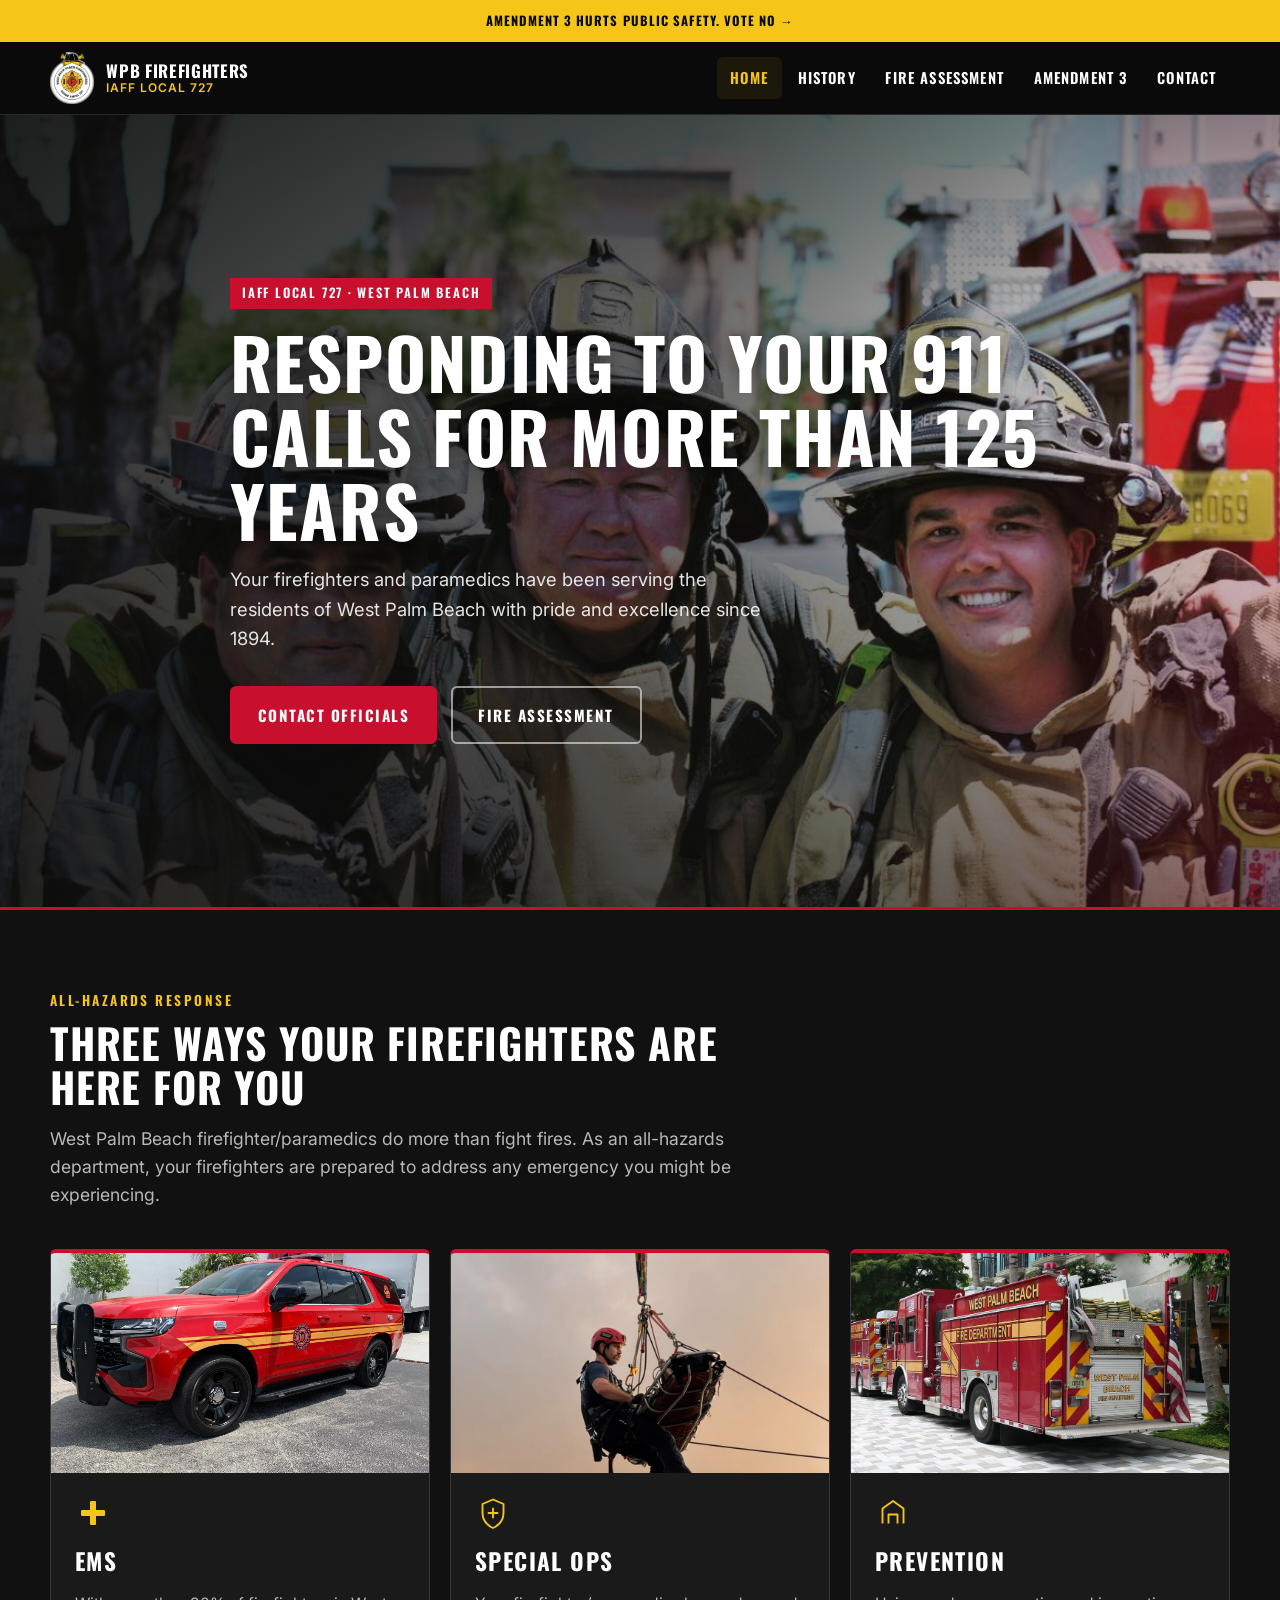
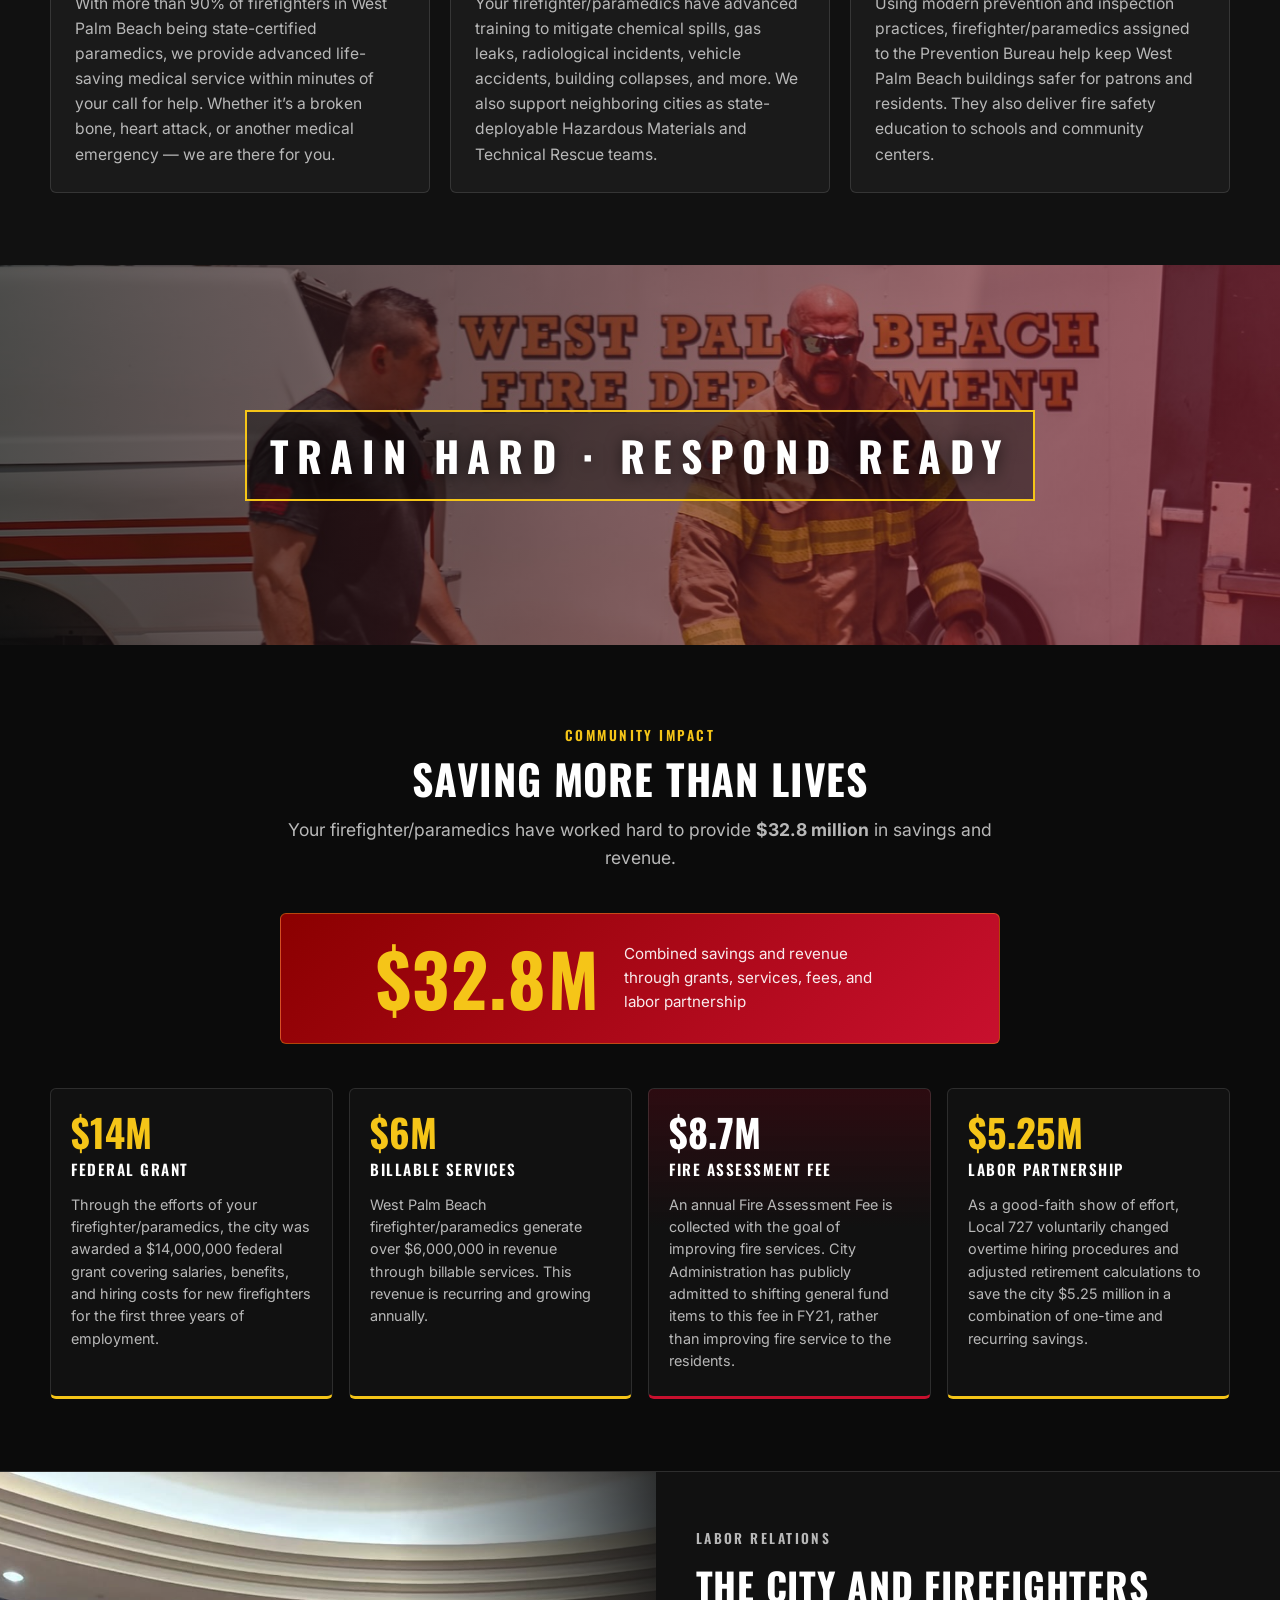
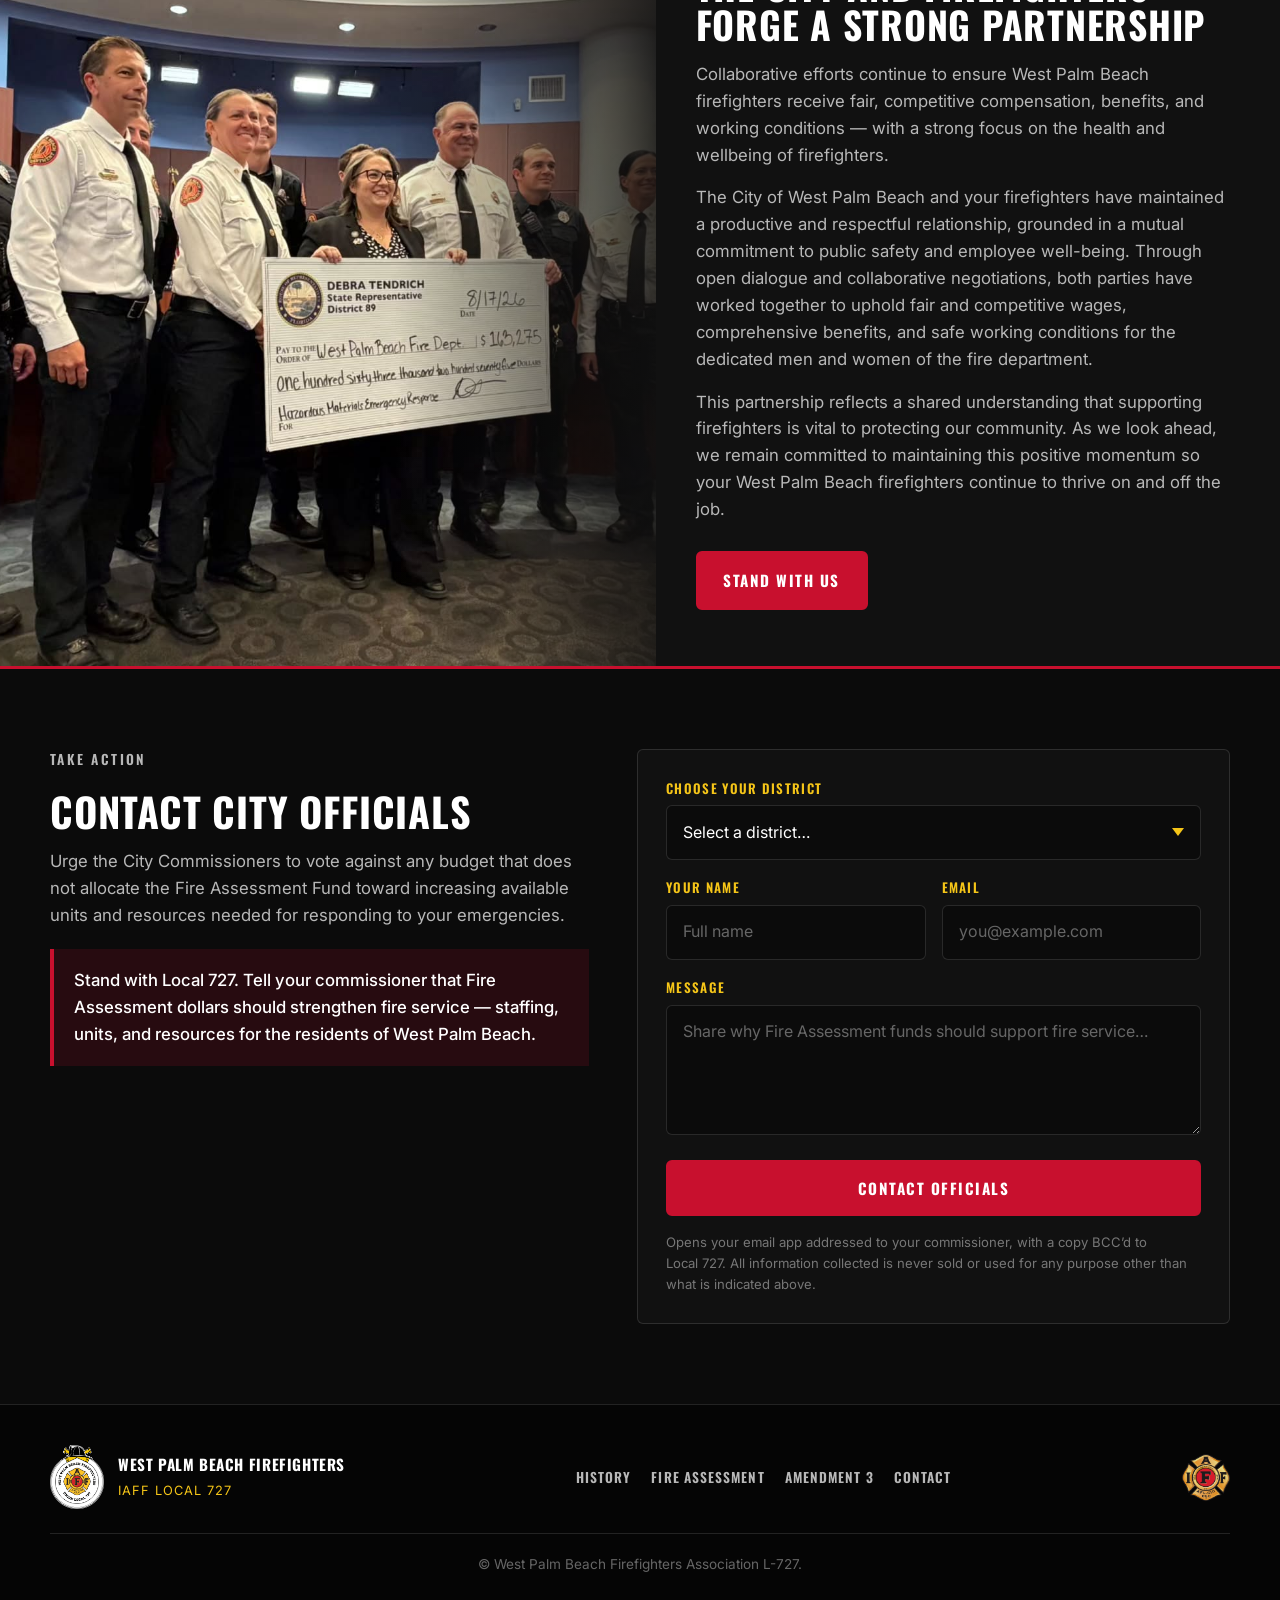
==== commit 202f068b: "Point the yellow bar at Amendment 3 Replace the City Administration contact CTA with a short Vote No" ====
--- a/index.html
+++ b/index.html
@@ -5,14 +5,13 @@
   <meta name="viewport" content="width=device-width, initial-scale=1" />
   <title>West Palm Beach Firefighters | IAFF Local 727</title>
   <meta name="description" content="West Palm Beach Firefighters Association, IAFF Local 727 — EMS, Special Ops, Prevention, and Fire Assessment advocacy." />
-  <meta name="robots" content="noindex, nofollow" />
   <link rel="preconnect" href="https://fonts.googleapis.com" />
   <link rel="preconnect" href="https://fonts.gstatic.com" crossorigin />
   <link href="https://fonts.googleapis.com/css2?family=Inter:wght@400;500;600;700&family=Oswald:wght@500;600;700&display=swap" rel="stylesheet" />
   <link rel="stylesheet" href="styles.css" />
 </head>
 <body>
-    <a class="draft-banner draft-banner--cta" href="#contact">TELL CITY ADMINISTRATION: SUPPORT OUR FIREFIGHTERS — Contact Officials →</a>
+    <a class="draft-banner draft-banner--cta" href="/amendment3/">Amendment 3 hurts public safety. Vote No →</a>
 
   <header class="site-header">
     <div class="container header-inner">
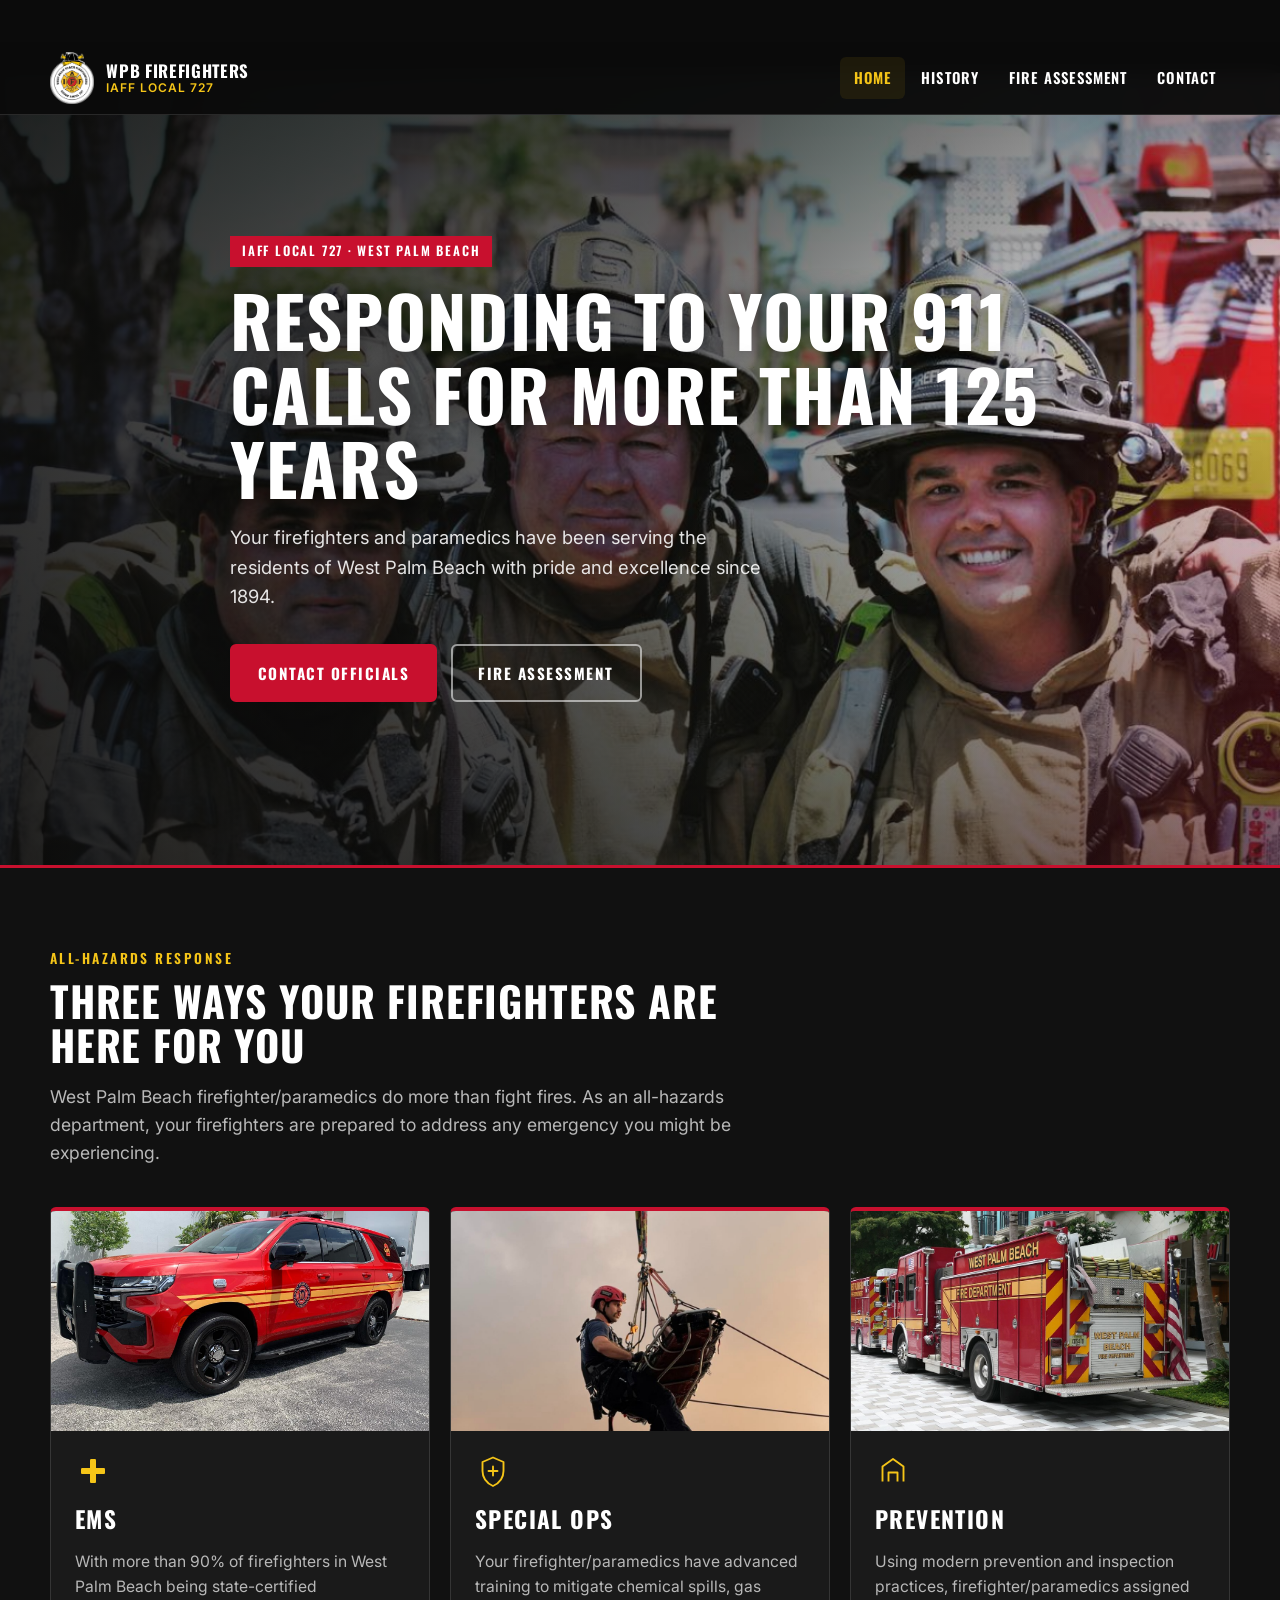
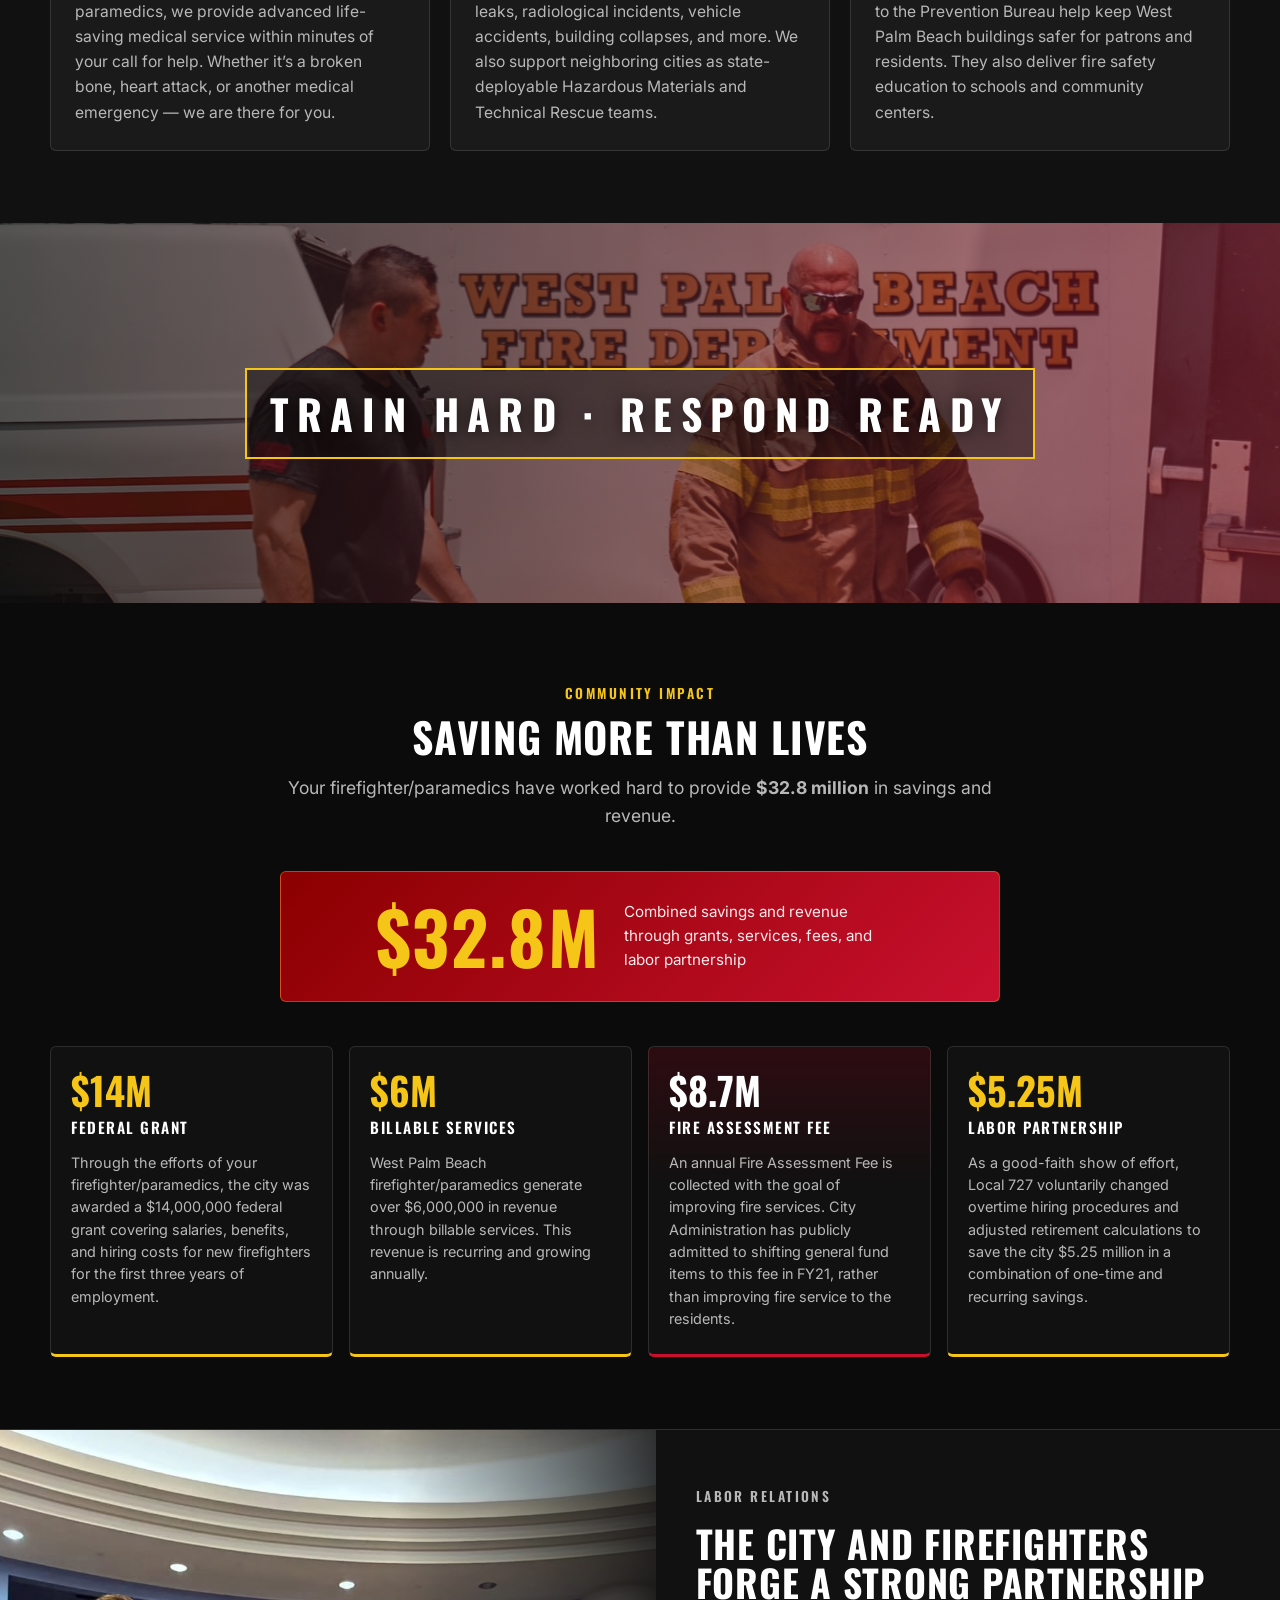
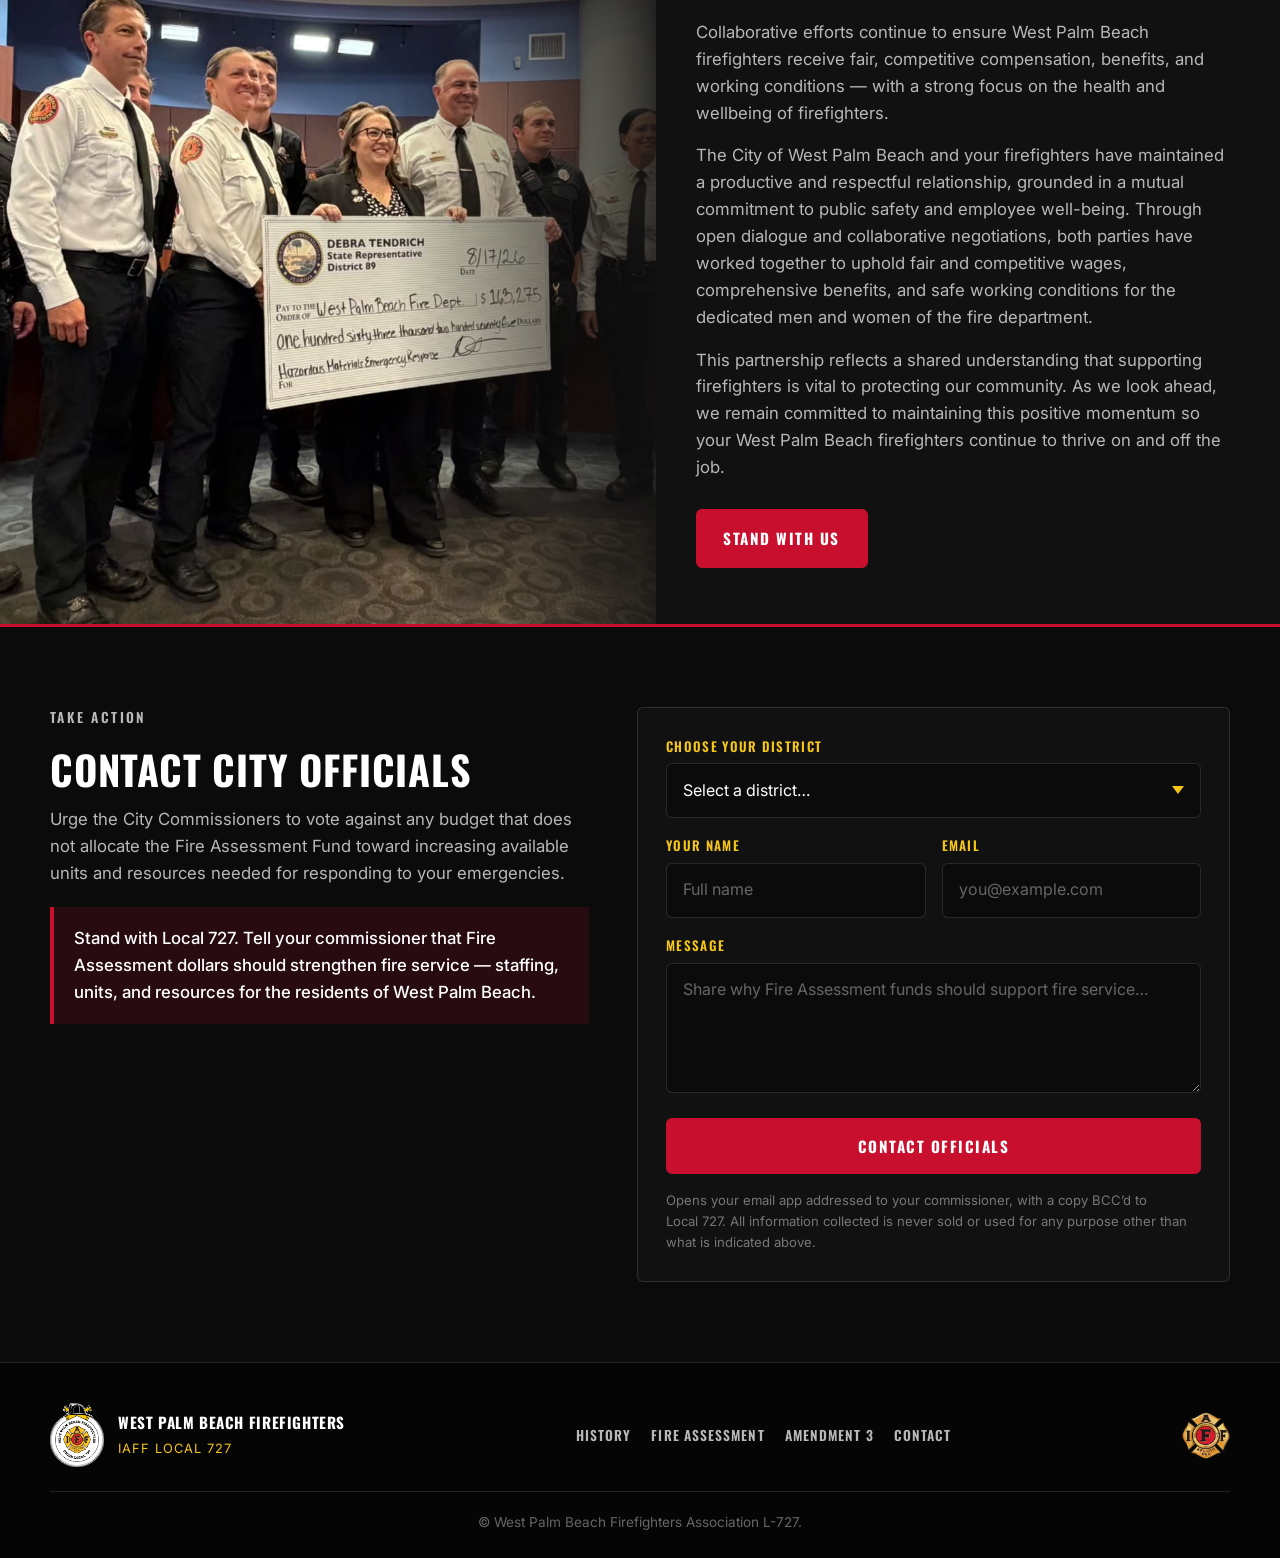
==== commit 4a886d26: "Remove the Amendment 3 top banner and main nav link from every page. Leave the /amendment3 page itse" ====
--- a/index.html
+++ b/index.html
@@ -11,8 +11,6 @@
   <link rel="stylesheet" href="styles.css" />
 </head>
 <body>
-    <a class="draft-banner draft-banner--cta" href="/amendment3/">Amendment 3 hurts public safety. Vote No →</a>
-
   <header class="site-header">
     <div class="container header-inner">
       <a class="brand" href="#home" aria-label="West Palm Beach Firefighters Local 727 home">
@@ -37,7 +35,6 @@
         <a href="#home" aria-current="page">Home</a>
         <a href="history.html">History</a>
         <a href="fire-assessment.html">Fire Assessment</a>
-        <a href="amendment3/">Amendment 3</a>
         <a href="#contact">Contact</a>
       </nav>
     </div>
--- a/styles.css
+++ b/styles.css
@@ -1334,7 +1334,7 @@
   grid-template-columns: repeat(3, 1fr);
   gap: 1.25rem;
 }
-@media (max-width: 900px) {
+@media (max-width: 980px) {
   .eboard-grid { grid-template-columns: repeat(2, 1fr); }
 }
 @media (max-width: 560px) {
@@ -1656,53 +1656,199 @@
     letter-spacing: 0.04em;
   }
   .brand-name { font-size: 0.9rem; }
+
+  /* Readable column on tablets only. Phone (≤720) and desktop (>980)
+     keep the full container width. Header stays wide so the nav still fits.
+     Full-bleed action/community photos stay edge to edge; their copy columns match. */
+  main .container:not(.faf-action-grid),
+  .site-footer .container {
+    width: min(100% - 2.5rem, 40rem);
+    margin-inline: auto;
+  }
+
+  .community-copy,
+  .faf-action-copy {
+    width: min(100% - 2.5rem, 40rem);
+    justify-self: center;
+  }
 }
 
 /* =========================================================
-   Amendment 3: Vote No (extends Bold Community / FAF splash)
+   Amendment 3 campaign page (scoped to .a3-page / .a3-*)
    ========================================================= */
 
+.a3-page main {
+  overflow-x: clip;
+}
+
+.a3-sticky {
+  position: fixed;
+  z-index: 850;
+  right: 1rem;
+  bottom: 1rem;
+  width: 5.6rem;
+  height: 5.6rem;
+  border-radius: 50%;
+  display: flex;
+  flex-direction: column;
+  align-items: center;
+  justify-content: center;
+  gap: 0.1rem;
+  background: var(--gold);
+  color: var(--black);
+  border: 3px solid var(--black);
+  box-shadow: 0 10px 28px rgba(0, 0, 0, 0.45);
+  font-family: var(--font-display);
+  font-weight: 700;
+  line-height: 0.9;
+  text-transform: uppercase;
+  text-decoration: none;
+  text-align: center;
+  transition: opacity 0.2s ease, transform 0.2s ease, background 0.15s, color 0.15s, border-color 0.15s;
+}
+
+.a3-sticky-kicker {
+  font-size: 0.68rem;
+  letter-spacing: 0.14em;
+}
+
+.a3-sticky-word {
+  font-size: 1.7rem;
+  letter-spacing: 0.04em;
+}
+
+.a3-sticky:hover,
+.a3-sticky:focus-visible {
+  background: var(--black);
+  color: var(--gold);
+  border-color: var(--gold);
+}
+
+.a3-sticky--hidden {
+  opacity: 0;
+  pointer-events: none;
+  transform: translateY(10px);
+}
+
 .a3-hero {
+  position: relative;
+  display: flex;
   align-items: center;
-  min-height: min(88vh, 860px);
-  padding: 4.5rem 0;
-}
-
-.a3-hero .faf-hero-content {
-  max-width: 860px;
+  min-height: min(82vh, 760px);
+  overflow: hidden;
+  padding: 4.25rem 0 4.5rem;
+  background: var(--black);
+}
+
+.a3-hero-bg {
+  position: absolute;
+  inset: 0;
+}
+
+.a3-hero-bg img {
+  width: 100%;
+  height: 100%;
+  object-fit: cover;
+  object-position: center 42%;
+}
+
+.a3-hero-bg::after {
+  content: "";
+  position: absolute;
+  inset: 0;
+  background:
+    linear-gradient(180deg, rgba(11, 11, 11, 0.28) 0%, rgba(11, 11, 11, 0.42) 42%, rgba(11, 11, 11, 0.62) 100%),
+    radial-gradient(ellipse at center, rgba(11, 11, 11, 0.48) 0%, rgba(11, 11, 11, 0.18) 58%, rgba(11, 11, 11, 0.08) 100%),
+    linear-gradient(105deg, rgba(11, 11, 11, 0.2) 0%, rgba(200, 16, 46, 0.16) 100%);
+}
+
+.a3-hero-inner {
+  position: relative;
+  z-index: 1;
+  text-align: center;
+}
+
+.a3-hero .eyebrow {
+  display: inline-block;
+  margin-bottom: 1rem;
+  padding: 0.35rem 0.75rem;
+  background: var(--red);
+  color: var(--white);
+}
+
+.a3-hero h1 {
+  margin: 0 0 1rem;
+  font-family: var(--font-display);
+  font-weight: 700;
+  text-transform: uppercase;
+  line-height: 0.86;
+  letter-spacing: 0.01em;
+  text-shadow: 0 2px 22px rgba(0, 0, 0, 0.65);
+}
+
+.a3-hero-vote {
+  display: block;
+  color: var(--gold);
+  font-size: clamp(3.6rem, 16vw, 8.75rem);
+}
+
+.a3-hero-on {
+  position: absolute;
+  width: 1px;
+  height: 1px;
+  padding: 0;
+  margin: -1px;
+  overflow: hidden;
+  clip: rect(0, 0, 0, 0);
+  white-space: nowrap;
+  border: 0;
+}
+
+.a3-hero-name {
+  display: block;
+  color: var(--white);
+  font-size: clamp(2.15rem, 8vw, 4.8rem);
+  letter-spacing: 0.03em;
+  line-height: 0.95;
 }
 
 .a3-support {
-  margin: 0 0 0.85rem;
-  max-width: 40rem;
-  font-size: 1.28rem;
+  max-width: 38rem;
+  margin: 0 auto 0.8rem;
+  color: var(--white);
+  font-size: clamp(1.12rem, 2.2vw, 1.4rem);
   font-weight: 600;
   line-height: 1.35;
-  color: var(--white);
-}
-
-.a3-hero .hero-sub {
-  max-width: 42rem;
-  margin-bottom: 1.75rem;
+  text-shadow: 0 2px 16px rgba(0, 0, 0, 0.7);
+}
+
+.a3-hero-note {
+  max-width: 40rem;
+  margin: 0 auto 1.4rem;
+  color: rgba(255, 255, 255, 0.94);
+  font-size: 1.02rem;
+  text-shadow: 0 2px 14px rgba(0, 0, 0, 0.75);
 }
 
 .a3-vote-badge {
   display: inline-flex;
   align-items: center;
   justify-content: center;
-  margin: 0;
-  padding: 1rem 1.6rem;
+  max-width: 100%;
+  margin: 0;
+  padding: 0.95rem 1.35rem;
   background: var(--gold);
   color: var(--black);
-  font-family: var(--font-display);
-  font-weight: 700;
-  font-size: clamp(1.15rem, 2.4vw, 1.5rem);
-  letter-spacing: 0.12em;
+  border: 2px solid var(--gold);
+  border-radius: var(--radius);
+  font-family: var(--font-display);
+  font-weight: 700;
+  font-size: clamp(1rem, 2.2vw, 1.3rem);
+  letter-spacing: 0.1em;
+  line-height: 1.1;
+  text-align: center;
   text-transform: uppercase;
   text-decoration: none;
-  line-height: 1;
-  border-radius: var(--radius);
-  border: 2px solid var(--gold);
 }
 
 .a3-vote-badge:hover,
@@ -1720,105 +1866,221 @@
 .a3-vote-badge--static:focus-visible {
   background: var(--gold);
   color: var(--black);
-}
-
-.a3-impact .impact-total {
-  flex-direction: column;
-  gap: 0.85rem;
-  max-width: 920px;
-  padding: 2.25rem 1.75rem 2rem;
-}
-
-.a3-impact .impact-total-figure {
-  font-size: clamp(4.4rem, 14vw, 8rem);
-}
-
-.a3-impact .impact-total-caption {
-  max-width: 36rem;
-  margin: 0;
+  border-color: var(--gold);
+}
+
+.a3-manifesto {
+  background: var(--black-2);
+  border-top: 1px solid var(--border);
+  padding: 2.4rem 0 2.6rem;
+}
+
+.a3-manifesto-inner {
+  max-width: 42rem;
+  margin-inline: auto;
+  border-top: 6px solid var(--red);
+  padding-top: 1.15rem;
   text-align: center;
-  font-size: 1.05rem;
+}
+
+.a3-manifesto h2,
+.a3-block-head h2,
+.a3-sources h2 {
+  margin: 0 0 0.75rem;
+  font-family: var(--font-display);
+  font-weight: 700;
+  font-size: clamp(1.7rem, 3.6vw, 2.55rem);
+  letter-spacing: 0.02em;
+  line-height: 1.05;
+  text-transform: uppercase;
+}
+
+.a3-manifesto p:last-child {
+  margin: 0;
+  color: rgba(255, 255, 255, 0.92);
+  font-size: 1.06rem;
+}
+
+.a3-statement-banner {
+  background: var(--gold);
+  color: var(--black);
+  padding: 2.6rem 0 2.4rem;
+  text-align: center;
+}
+
+.a3-statement-banner .eyebrow {
+  color: var(--red);
+}
+
+.a3-statement-banner h2 {
+  margin: 0;
+  font-family: var(--font-display);
+  font-weight: 700;
+  line-height: 0.9;
+  text-transform: uppercase;
+}
+
+.a3-statement-figure {
+  display: block;
+  color: var(--black);
+  font-size: clamp(4.6rem, 18vw, 10rem);
+  letter-spacing: -0.02em;
+}
+
+.a3-statement-title {
+  display: block;
+  margin-top: 0.35rem;
+  font-size: clamp(1.35rem, 3vw, 2.15rem);
+  letter-spacing: 0.03em;
+  line-height: 1.05;
+}
+
+.a3-statement-caption,
+.a3-statement-note {
+  max-width: 40rem;
+  margin: 0.9rem auto 0;
+  color: var(--black);
+  font-size: 1.08rem;
+  font-weight: 600;
+  line-height: 1.4;
+}
+
+.a3-statement-note {
+  margin-top: 0.7rem;
+  font-weight: 500;
+}
+
+.a3-ledger {
+  max-width: 52rem;
+  padding: 0.4rem 0 2.75rem;
+}
+
+.a3-ledger-row {
+  display: grid;
+  grid-template-columns: minmax(6.5rem, 9rem) minmax(0, 1fr);
+  gap: 0.35rem 1.25rem;
+  align-items: start;
+  padding: 1.2rem 0;
+  border-bottom: 1px solid var(--border);
+}
+
+.a3-ledger-figure {
+  margin: 0;
+  color: var(--gold);
+  font-family: var(--font-display);
+  font-weight: 700;
+  font-size: clamp(1.7rem, 4vw, 2.45rem);
+  line-height: 1;
+}
+
+.a3-ledger-row h3 {
+  margin: 0 0 0.3rem;
+  font-family: var(--font-display);
+  font-weight: 600;
+  font-size: 0.95rem;
+  letter-spacing: 0.08em;
+  line-height: 1.2;
+  text-transform: uppercase;
+}
+
+.a3-ledger-row p:last-child {
+  margin: 0;
+  color: var(--muted);
 }
 
 .a3-attrib {
   max-width: 46rem;
-  margin: -1.35rem auto 2.25rem;
-  text-align: center;
+  margin: 1.15rem auto 0;
   color: #8d8d8d;
   font-size: 0.88rem;
   line-height: 1.5;
-}
-
-.a3-attrib a {
-  color: var(--gold);
+  text-align: center;
+}
+
+.a3-attrib a,
+.a3-prose a,
+.a3-sources-list a {
   text-decoration: underline;
   text-underline-offset: 2px;
 }
 
-.a3-stats,
-.a3-compare,
-.a3-split {
+.a3-contrast {
+  background: var(--black);
+  padding: 3.25rem 0 3.5rem;
+  border-top: 1px solid var(--border);
+}
+
+.a3-block-head {
+  max-width: 40rem;
+  margin: 0 auto 1.5rem;
+  text-align: center;
+}
+
+.a3-block-head .lead,
+.a3-sources-lead {
+  margin: 0;
+  color: var(--muted);
+  font-size: 1.08rem;
+}
+
+.a3-contrast-grid {
   display: grid;
-  gap: 1rem;
-}
-
-.a3-stats,
-.a3-split {
-  grid-template-columns: repeat(3, 1fr);
-}
-
-.a3-split,
-.a3-compare {
   grid-template-columns: 1fr 1fr;
 }
 
-.a3-page .section-head h2,
-.a3-close h2 {
-  font-size: clamp(1.8rem, 3.5vw, 2.6rem);
-}
-
-.a3-carveout {
+.a3-side {
+  min-width: 0;
+  padding: 1.85rem 1.5rem 2rem;
+  text-align: center;
+}
+
+.a3-side--protected {
+  background: var(--gold);
+  color: var(--black);
+}
+
+.a3-side--exposed {
+  background: var(--red);
+  color: var(--white);
+}
+
+.a3-side-status {
+  margin: 0 0 0.7rem;
+  font-family: var(--font-display);
+  font-weight: 700;
+  font-size: 0.78rem;
+  letter-spacing: 0.16em;
+  text-transform: uppercase;
+}
+
+.a3-side--protected .a3-side-status { color: var(--red); }
+.a3-side--exposed .a3-side-status { color: var(--gold); }
+
+.a3-side h3 {
+  margin: 0 0 0.7rem;
+  font-family: var(--font-display);
+  font-weight: 700;
+  font-size: clamp(1.7rem, 3vw, 2.5rem);
+  letter-spacing: 0.02em;
+  line-height: 1.02;
+  text-transform: uppercase;
+}
+
+.a3-side p:last-child {
+  margin: 0;
+  font-size: 1.02rem;
+  line-height: 1.45;
+}
+
+.a3-fee {
   background: var(--black-2);
-  padding: 5rem 0 4.5rem;
+  padding: 3.25rem 0 3.5rem;
   border-top: 1px solid var(--border);
 }
 
-.a3-panel {
-  background: var(--black);
-  border: 1px solid var(--border);
-  border-top: 4px solid var(--gold);
-  border-radius: var(--radius);
-  padding: 1.6rem 1.4rem 1.5rem;
-}
-
-.a3-panel--safety {
-  border-top-color: var(--red);
-  background: linear-gradient(180deg, rgba(200, 16, 46, 0.22), var(--black) 52%);
-}
-
-.a3-panel h3 {
-  margin: 0 0 0.7rem;
-  font-family: var(--font-display);
-  font-weight: 700;
-  font-size: 1.35rem;
-  letter-spacing: 0.05em;
-  text-transform: uppercase;
-  line-height: 1.15;
-}
-
-.a3-panel p {
-  margin: 0;
-  color: var(--muted);
-}
-
-.a3-fee {
-  background: var(--black);
-  padding: 5rem 0 4.5rem;
-  border-top: 3px solid var(--red);
-}
-
 .a3-prose {
-  max-width: 760px;
+  max-width: 42rem;
+  margin-inline: auto;
 }
 
 .a3-prose p {
@@ -1826,100 +2088,451 @@
   color: var(--muted);
 }
 
-.a3-prose .contact-callout {
+.a3-callout {
   margin: 0 0 1.15rem;
-}
-
-.a3-compare {
-  margin-top: 1.75rem;
+  padding: 1rem 1.1rem;
+  background: var(--gold);
+  color: var(--black);
+  font-weight: 700;
+}
+
+.a3-vs {
+  display: grid;
+  grid-template-columns: minmax(0, 1fr) auto minmax(0, 1fr);
+  margin-top: 1.6rem;
+  border: 1px solid var(--border);
+}
+
+.a3-vs-side {
+  min-width: 0;
+  padding: 1.5rem 1.25rem 1.6rem;
+  background: var(--black);
+  text-align: center;
+}
+
+.a3-vs-side--loss {
+  background: var(--red);
+  color: var(--white);
+}
+
+.a3-vs-amount {
+  margin: 0 0 0.35rem;
+  font-family: var(--font-display);
+  font-weight: 700;
+  font-size: clamp(2.2rem, 5vw, 3.6rem);
+  line-height: 0.95;
+  color: var(--gold);
+}
+
+.a3-vs-side h3 {
+  margin: 0 0 0.5rem;
+  font-family: var(--font-display);
+  font-weight: 600;
+  font-size: 0.95rem;
+  letter-spacing: 0.08em;
+  line-height: 1.2;
+  text-transform: uppercase;
+}
+
+.a3-vs-side p:last-child {
+  margin: 0;
+  color: var(--muted);
+  font-size: 0.98rem;
+}
+
+.a3-vs-side--loss h3,
+.a3-vs-side--loss p:last-child {
+  color: var(--white);
+}
+
+.a3-vs-mark {
+  display: flex;
+  align-items: center;
+  justify-content: center;
+  margin: 0;
+  padding: 0.75rem 0.85rem;
+  background: var(--gold);
+  color: var(--black);
+  font-family: var(--font-display);
+  font-weight: 700;
+  font-size: 1.15rem;
+  letter-spacing: 0.14em;
+  text-transform: uppercase;
 }
 
 .a3-cta-row {
-  margin: 1.75rem 0 0;
+  margin: 1.5rem 0 0;
+  text-align: center;
+}
+
+.a3-changes {
+  background: var(--black);
+  padding: 3.25rem 0 3.5rem;
+  border-top: 1px solid var(--border);
+}
+
+.a3-changes-list {
+  list-style: none;
+  max-width: 42rem;
+  margin: 0 auto;
+  padding: 0;
+  counter-reset: a3change;
+}
+
+.a3-changes-list li {
+  display: grid;
+  grid-template-columns: auto minmax(0, 1fr);
+  column-gap: 1rem;
+  row-gap: 0.2rem;
+  padding: 1.25rem 0;
+  border-top: 1px solid var(--border);
+  counter-increment: a3change;
+}
+
+.a3-changes-list li:last-child {
+  border-bottom: 1px solid var(--border);
+}
+
+.a3-changes-list li::before {
+  content: counter(a3change, decimal-leading-zero);
+  grid-row: 1 / span 3;
+  color: var(--red);
+  font-family: var(--font-display);
+  font-weight: 700;
+  font-size: 1.65rem;
+  line-height: 1;
+}
+
+.a3-changes-when {
+  margin: 0;
+  color: var(--gold);
+  font-family: var(--font-display);
+  font-weight: 600;
+  font-size: 0.85rem;
+  letter-spacing: 0.1em;
+  text-transform: uppercase;
+}
+
+.a3-changes-when span {
+  color: var(--muted);
+  font-weight: 500;
+}
+
+.a3-changes-list h3 {
+  margin: 0;
+  font-family: var(--font-display);
+  font-weight: 700;
+  font-size: 1.25rem;
+  letter-spacing: 0.03em;
+  line-height: 1.15;
+  text-transform: uppercase;
+}
+
+.a3-changes-list p:last-child {
+  margin: 0.25rem 0 0;
+  color: var(--muted);
 }
 
 .a3-faq {
   background: var(--black-2);
-  padding: 5rem 0 4.5rem;
+  padding: 3.25rem 0 3.5rem;
   border-top: 1px solid var(--border);
 }
 
 .a3-faq-list {
+  max-width: 44rem;
+  margin-inline: auto;
+  border-top: 1px solid var(--border);
+}
+
+.a3-faq-item {
+  border-bottom: 1px solid var(--border);
+}
+
+.a3-faq-item summary {
+  display: flex;
+  align-items: center;
+  justify-content: space-between;
+  gap: 1rem;
+  padding: 1.1rem 0;
+  color: var(--white);
+  font-family: var(--font-display);
+  font-weight: 600;
+  font-size: clamp(1.05rem, 2.4vw, 1.28rem);
+  letter-spacing: 0.03em;
+  line-height: 1.25;
+  text-transform: uppercase;
+  cursor: pointer;
+  list-style: none;
+}
+
+.a3-faq-item summary::-webkit-details-marker {
+  display: none;
+}
+
+.a3-faq-item summary::after {
+  content: "";
+  flex: 0 0 auto;
+  width: 0.6rem;
+  height: 0.6rem;
+  margin-top: -0.2rem;
+  border-right: 2px solid var(--gold);
+  border-bottom: 2px solid var(--gold);
+  transform: rotate(45deg);
+}
+
+.a3-faq-item[open] summary::after {
+  margin-top: 0.2rem;
+  transform: rotate(225deg);
+}
+
+.a3-faq-item summary:focus-visible {
+  outline: 2px solid var(--gold);
+  outline-offset: 3px;
+}
+
+.a3-faq-item p {
+  margin: 0;
+  padding: 0 0 1rem;
+  color: var(--muted);
+  font-size: 1.05rem;
+  line-height: 1.6;
+}
+
+.a3-faq-item p:last-child {
+  padding-bottom: 1.25rem;
+}
+
+.a3-faq-item strong {
+  color: var(--gold);
+  font-family: var(--font-display);
+  font-size: 1.35rem;
+  letter-spacing: 0.08em;
+  text-transform: uppercase;
+}
+
+.a3-sign {
+  background: var(--black);
+  padding: 3.25rem 0 3.5rem;
+  border-top: 8px solid var(--gold);
+  scroll-margin-top: 8.5rem;
+}
+
+.a3-sign-grid {
   display: grid;
-  gap: 0.85rem;
-  margin: 0;
-  max-width: 820px;
-}
-
-.a3-faq-list div {
-  background: var(--black);
+  grid-template-columns: minmax(0, 0.9fr) minmax(0, 1.1fr);
+  gap: 2rem 2.5rem;
+  align-items: center;
+}
+
+.a3-sign-copy h2 {
+  margin: 0 0 0.75rem;
+  font-family: var(--font-display);
+  font-weight: 700;
+  font-size: clamp(2rem, 4.5vw, 3.3rem);
+  letter-spacing: 0.02em;
+  line-height: 0.98;
+  text-transform: uppercase;
+}
+
+.a3-sign-copy p:last-child {
+  max-width: 28rem;
+  margin: 0;
+  color: rgba(255, 255, 255, 0.92);
+  font-size: 1.08rem;
+}
+
+.a3-sign-form {
+  background: var(--black-2);
   border: 1px solid var(--border);
-  border-left: 4px solid var(--red);
-  border-radius: var(--radius);
-  padding: 1.15rem 1.25rem 1.2rem;
-}
-
-.a3-faq-list dt {
-  margin: 0 0 0.45rem;
-  font-family: var(--font-display);
-  font-weight: 700;
-  letter-spacing: 0.04em;
-  text-transform: uppercase;
-  line-height: 1.25;
-}
-
-.a3-faq-list dd {
-  margin: 0;
+  border-top: 6px solid var(--red);
+  padding: 1.35rem 1.25rem 1.25rem;
+}
+
+.a3-sign-form .field:last-of-type {
+  margin-bottom: 0.35rem;
+}
+
+.a3-sign-row {
+  display: grid;
+  grid-template-columns: minmax(0, 1.4fr) minmax(0, 0.8fr);
+  gap: 1rem;
+}
+
+.a3-sign-row .field label span {
   color: var(--muted);
-}
-
-.a3-faq-list dd strong {
-  color: var(--gold);
-  font-family: var(--font-display);
-  letter-spacing: 0.08em;
-  text-transform: uppercase;
-}
-
-.a3-band .photo-band-caption span {
-  letter-spacing: 0.08em;
+  font-weight: 500;
+  letter-spacing: 0.06em;
+}
+
+.a3-sign-actions {
+  margin-top: 0.35rem;
+}
+
+.a3-sign-form .a3-vote-badge {
+  width: 100%;
+  cursor: pointer;
+}
+
+.a3-sign-note {
+  margin: 0.9rem 0 0;
+  color: #8d8d8d;
+  font-size: 0.82rem;
+  line-height: 1.45;
+}
+
+.a3-sign-thanks {
+  margin: 0.75rem 0 0;
+  color: var(--gold);
+  font-weight: 700;
+}
+
+.a3-close {
+  position: relative;
+  display: flex;
+  align-items: center;
+  min-height: min(78vh, 720px);
+  padding: 4rem 0;
+  overflow: hidden;
+  background: var(--red-dark);
+  scroll-margin-top: 8.5rem;
   text-align: center;
-  max-width: calc(100% - 2rem);
-}
-
-.a3-close {
-  background: var(--black);
-  padding: 4.5rem 0 5rem;
-  border-top: 3px solid var(--gold);
+}
+
+.a3-close-media {
+  position: absolute;
+  inset: 0;
+}
+
+.a3-close-media img {
+  width: 100%;
+  height: 100%;
+  object-fit: cover;
+  object-position: center 35%;
+}
+
+.a3-close-media::after {
+  content: "";
+  position: absolute;
+  inset: 0;
+  background:
+    linear-gradient(180deg, rgba(11, 11, 11, 0.55), rgba(88, 0, 0, 0.82) 42%, rgba(11, 11, 11, 0.9)),
+    rgba(11, 11, 11, 0.28);
+}
+
+.a3-close-inner {
+  position: relative;
+  z-index: 1;
+}
+
+.a3-close h2 {
+  margin: 0.85rem 0 1rem;
+  color: var(--white);
+  font-family: var(--font-display);
+  font-weight: 700;
+  font-size: clamp(4.2rem, 16vw, 8.5rem);
+  letter-spacing: 0.02em;
+  line-height: 0.88;
+  text-transform: uppercase;
+}
+
+.a3-close-copy {
+  max-width: 40rem;
+  margin: 0 auto;
+  color: rgba(255, 255, 255, 0.94);
+  font-size: 1.12rem;
+}
+
+.a3-sources {
+  background: #050505;
+  padding: 3.1rem 0 3.4rem;
+  border-top: 1px solid var(--border);
   text-align: center;
 }
 
-.a3-close h2 {
-  font-family: var(--font-display);
-  font-weight: 700;
-  letter-spacing: 0.02em;
-  text-transform: uppercase;
-  line-height: 1.05;
-  margin: 1.25rem 0 1rem;
-}
-
-.a3-close p:last-child {
-  max-width: 42rem;
-  margin: 0 auto;
-  color: rgba(255, 255, 255, 0.9);
-  font-size: 1.12rem;
+.a3-sources-list {
+  max-width: 46rem;
+  margin: 1.35rem auto 0;
+  padding: 0;
+  list-style: none;
+  text-align: left;
+}
+
+.a3-sources-list a {
+  display: block;
+  padding: 0.95rem 0;
+  border-top: 1px solid var(--border);
+  color: var(--white);
+  font-weight: 500;
+}
+
+.a3-sources-list li:last-child a {
+  border-bottom: 1px solid var(--border);
+}
+
+.a3-sources-list a:hover,
+.a3-sources-list a:focus-visible {
+  color: var(--gold);
+}
+
+.a3-page .footer-links a[aria-current="page"] {
+  color: var(--gold);
 }
 
 @media (max-width: 980px) {
-  .a3-stats,
-  .a3-split,
-  .a3-compare {
+  .a3-sign-grid {
     grid-template-columns: 1fr;
   }
+
+  .a3-sign-copy {
+    text-align: center;
+  }
+
+  .a3-sign-copy p:last-child {
+    margin-inline: auto;
+  }
 }
 
 @media (max-width: 720px) {
   .a3-hero {
+    min-height: 70vh;
+    padding: 3rem 0 3.25rem;
+  }
+
+  .a3-contrast-grid,
+  .a3-vs {
+    grid-template-columns: 1fr;
+  }
+
+  .a3-vs-mark {
+    padding: 0.45rem 0.75rem;
+  }
+
+  .a3-sign-grid,
+  .a3-sign-row {
+    grid-template-columns: 1fr;
+  }
+
+  .a3-close {
     min-height: 0;
     padding: 3.25rem 0 3.5rem;
   }
-}
+
+  .a3-sticky {
+    width: 4.7rem;
+    height: 4.7rem;
+    right: 0.75rem;
+    bottom: 0.75rem;
+  }
+
+  .a3-sticky-word {
+    font-size: 1.4rem;
+  }
+}
+
+@media (max-width: 480px) {
+  .a3-ledger-row {
+    grid-template-columns: 1fr;
+    gap: 0.25rem;
+  }
+}
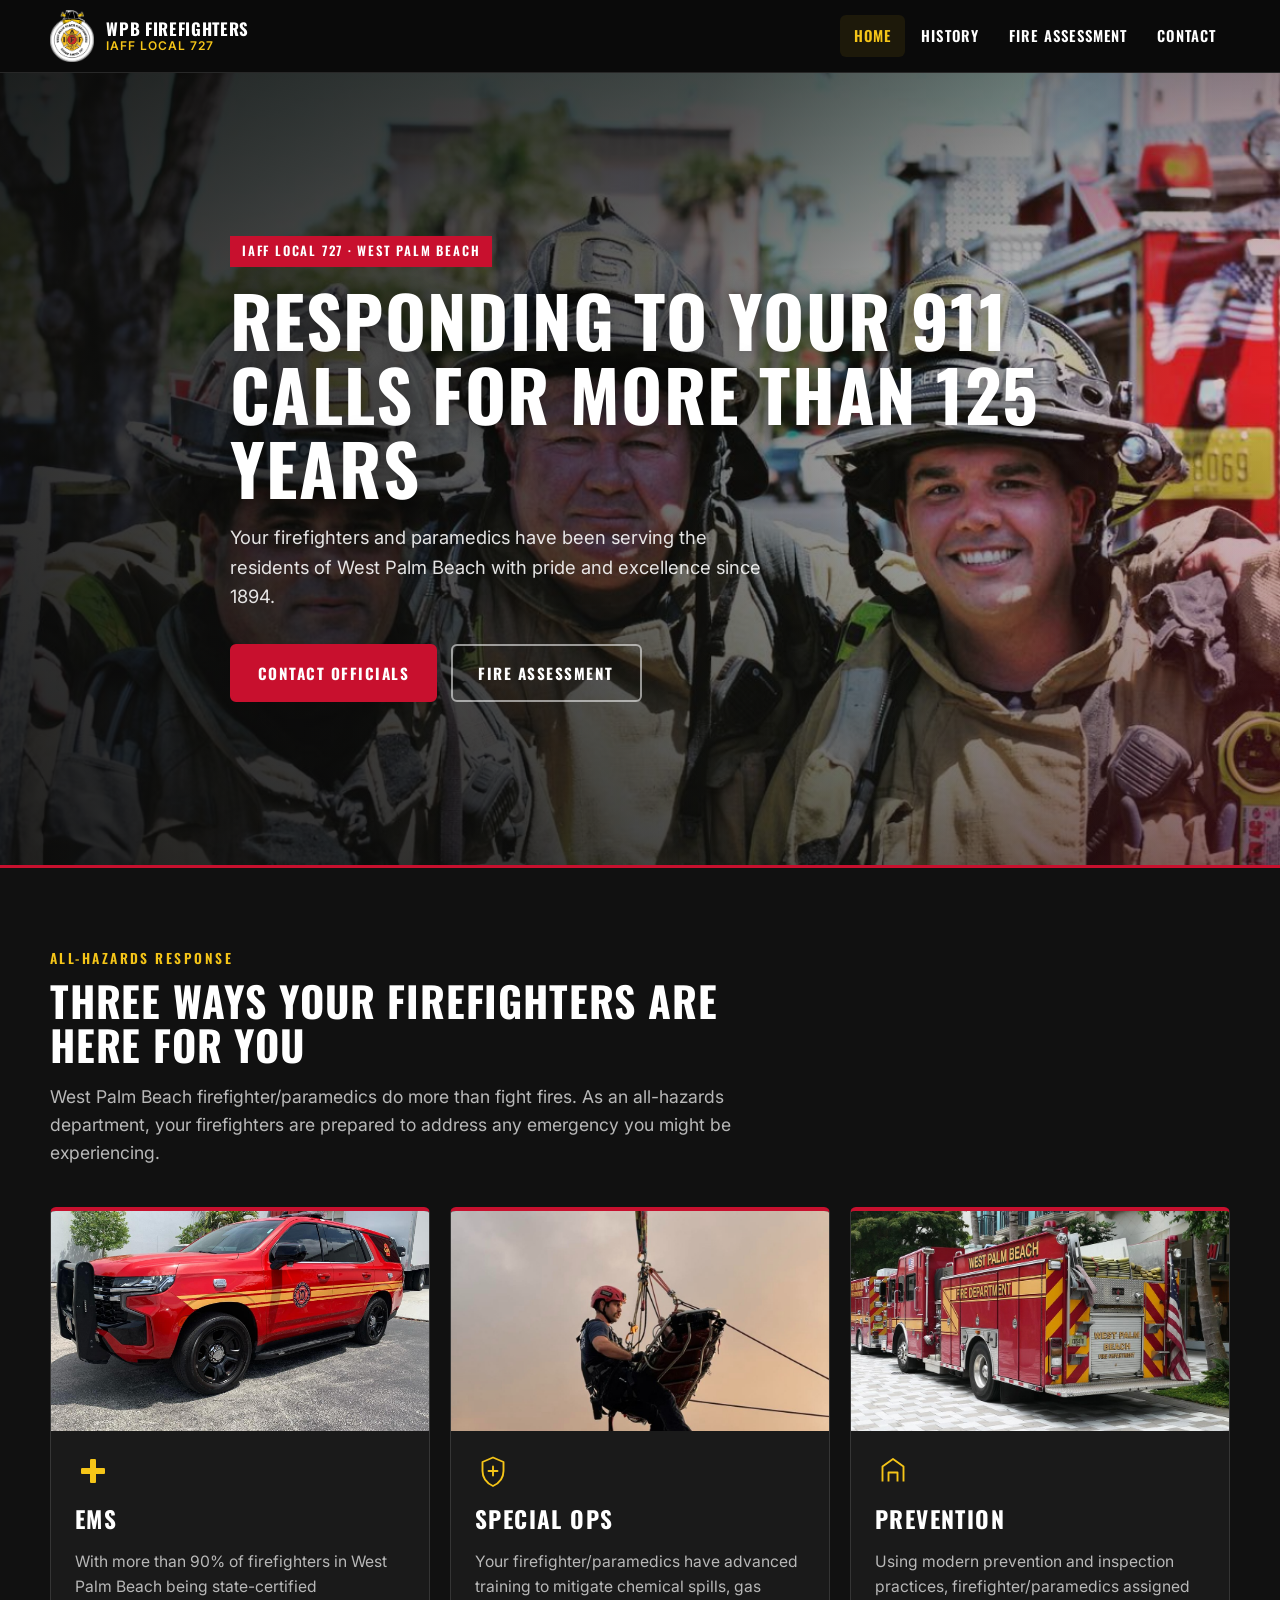
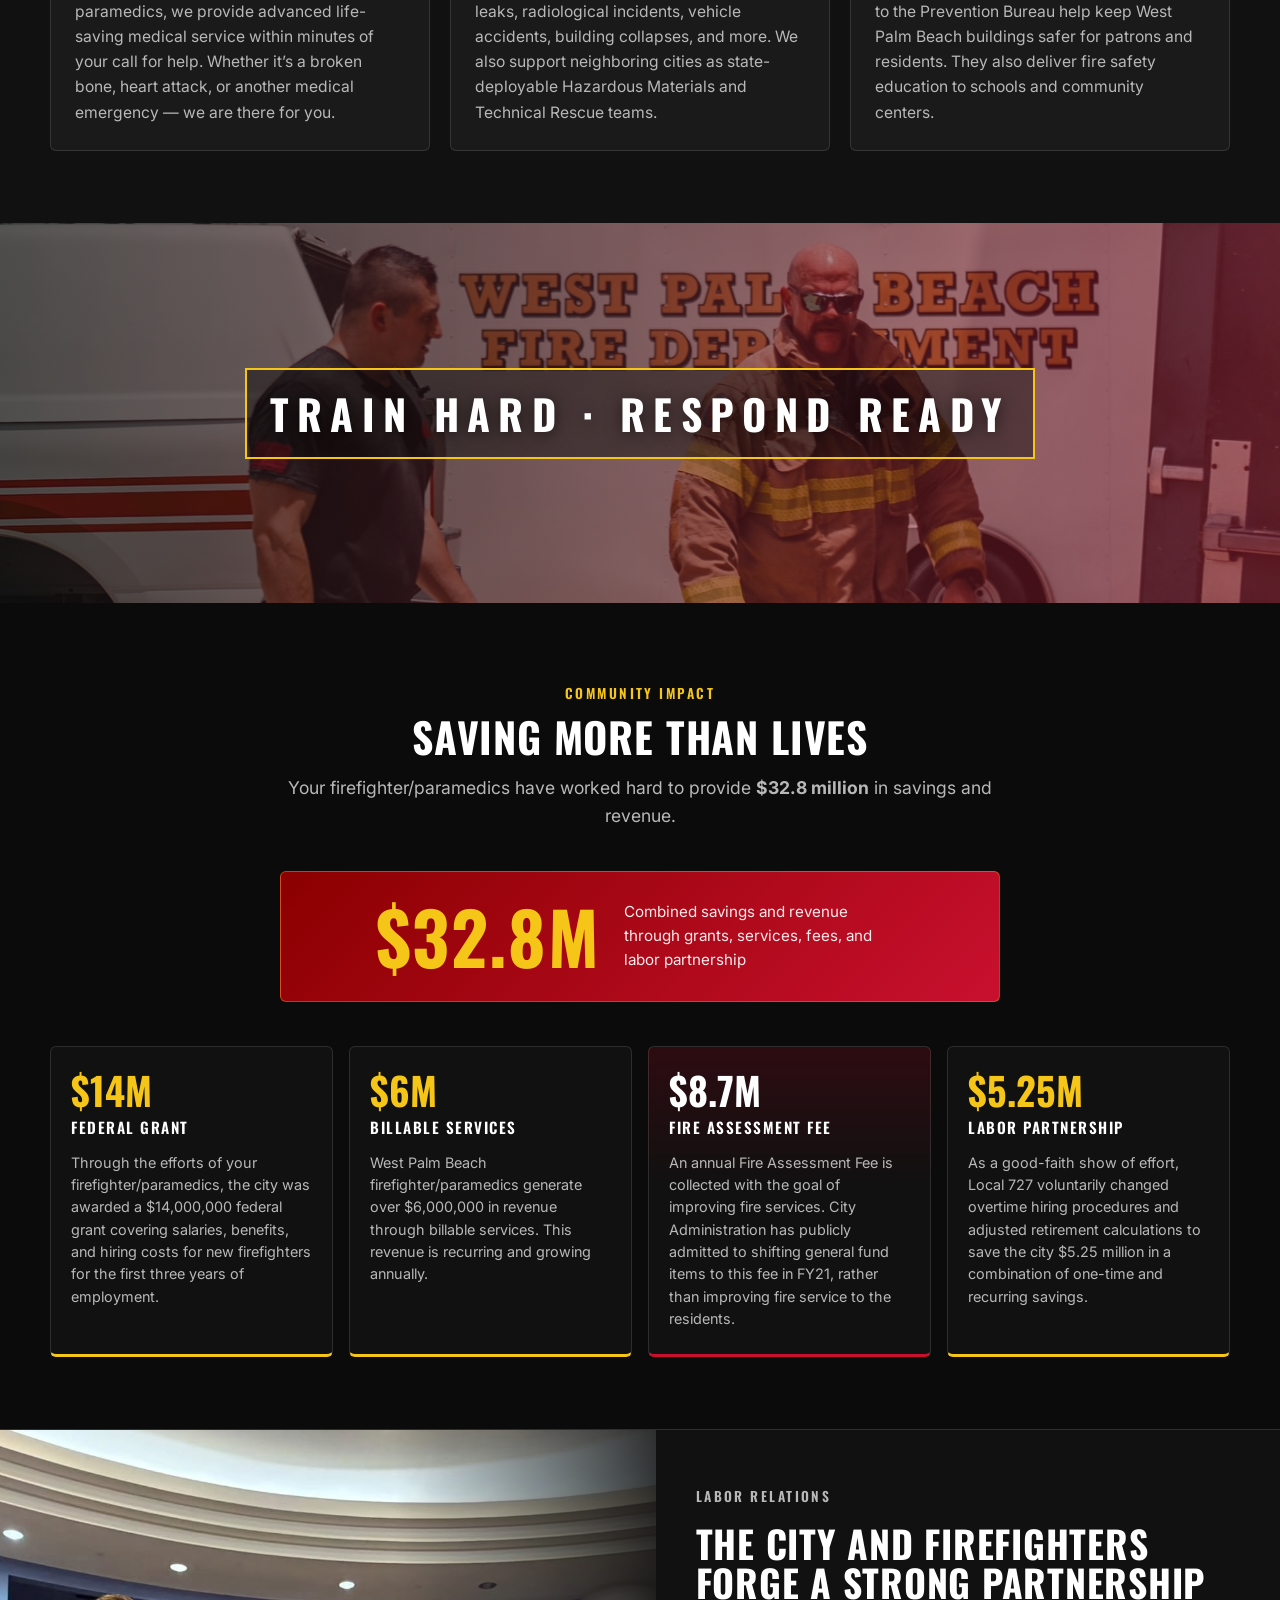
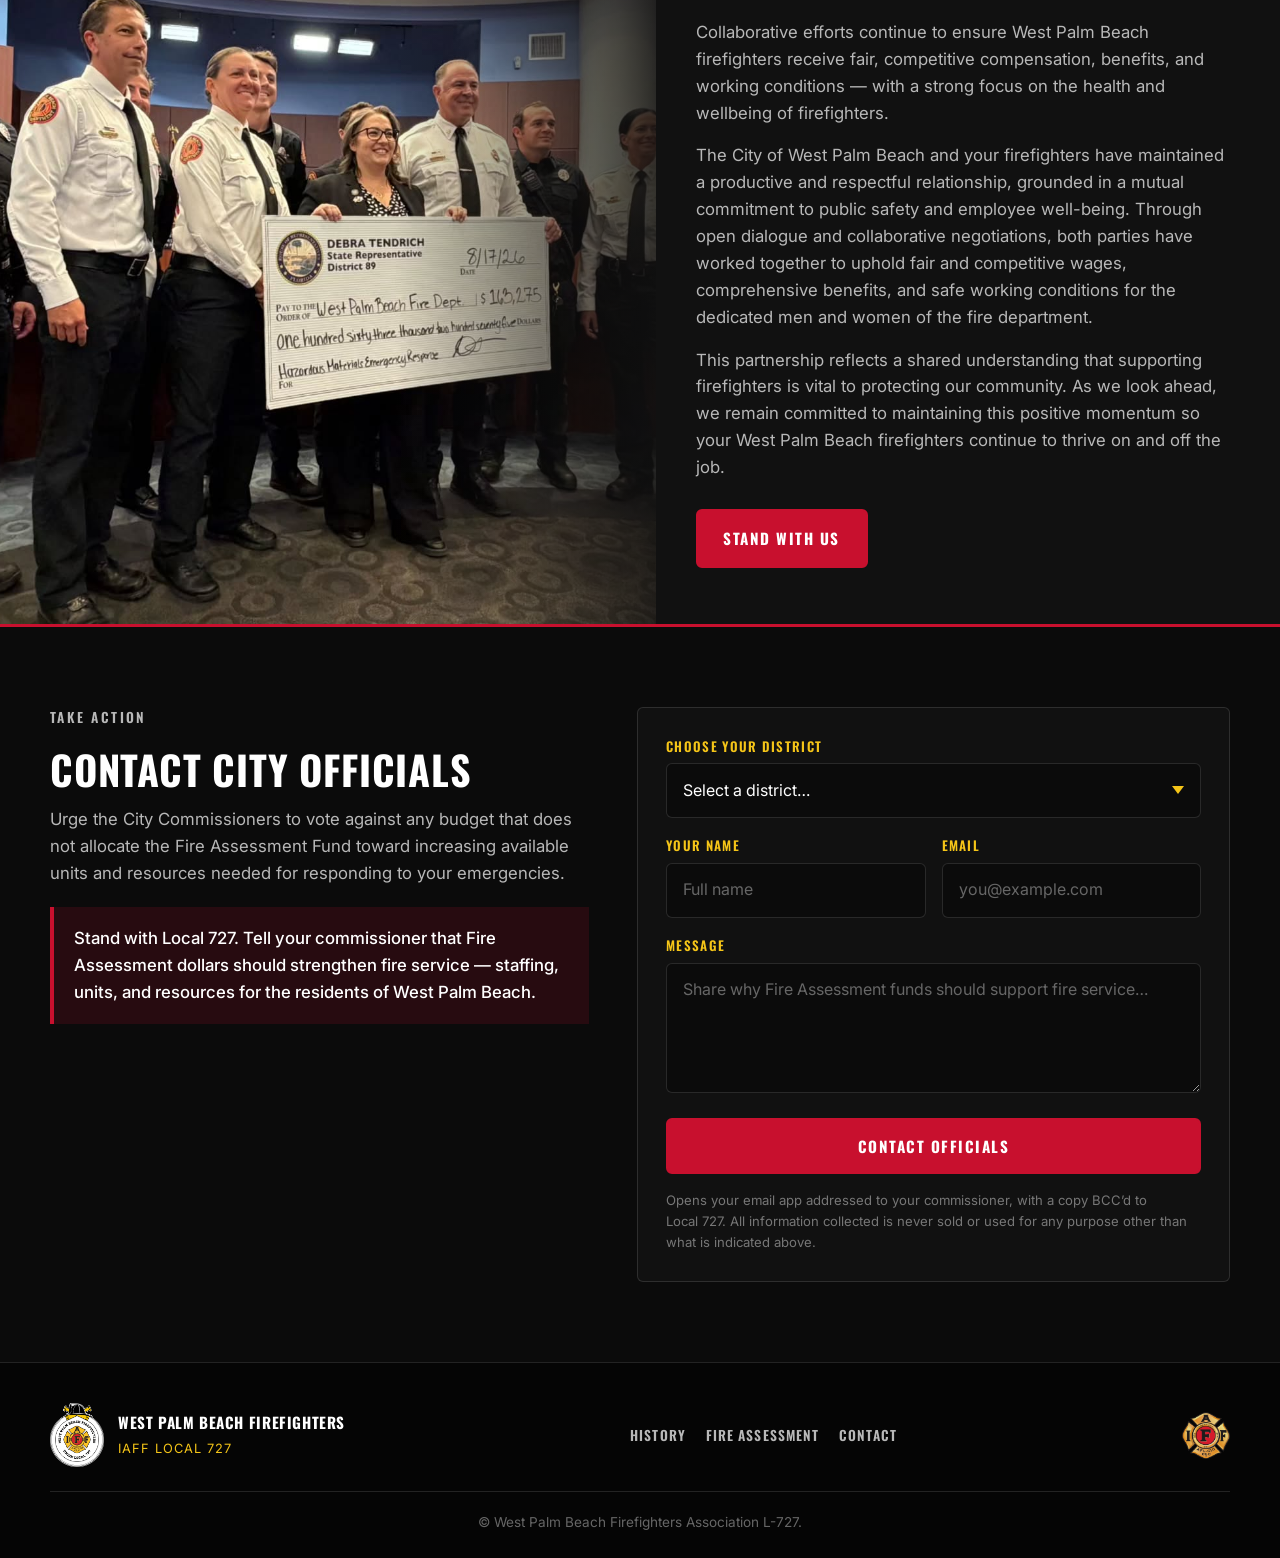
==== commit 76f93692: "Remove the Amendment 3 link from the footer on every page. The /amendment3 page itself stays in plac" ====
--- a/index.html
+++ b/index.html
@@ -322,7 +322,6 @@
         <nav class="footer-links" aria-label="Footer">
           <a href="history.html">History</a>
           <a href="fire-assessment.html">Fire Assessment</a>
-          <a href="amendment3/">Amendment 3</a>
           <a href="#contact">Contact</a>
         </nav>
         <img
--- a/styles.css
+++ b/styles.css
@@ -76,7 +76,7 @@
 /* ----- Header ----- */
 .site-header {
   position: sticky;
-  top: var(--banner-h);
+  top: 0;
   z-index: 900;
   background: rgba(11, 11, 11, 0.96);
   border-bottom: 1px solid var(--border);
